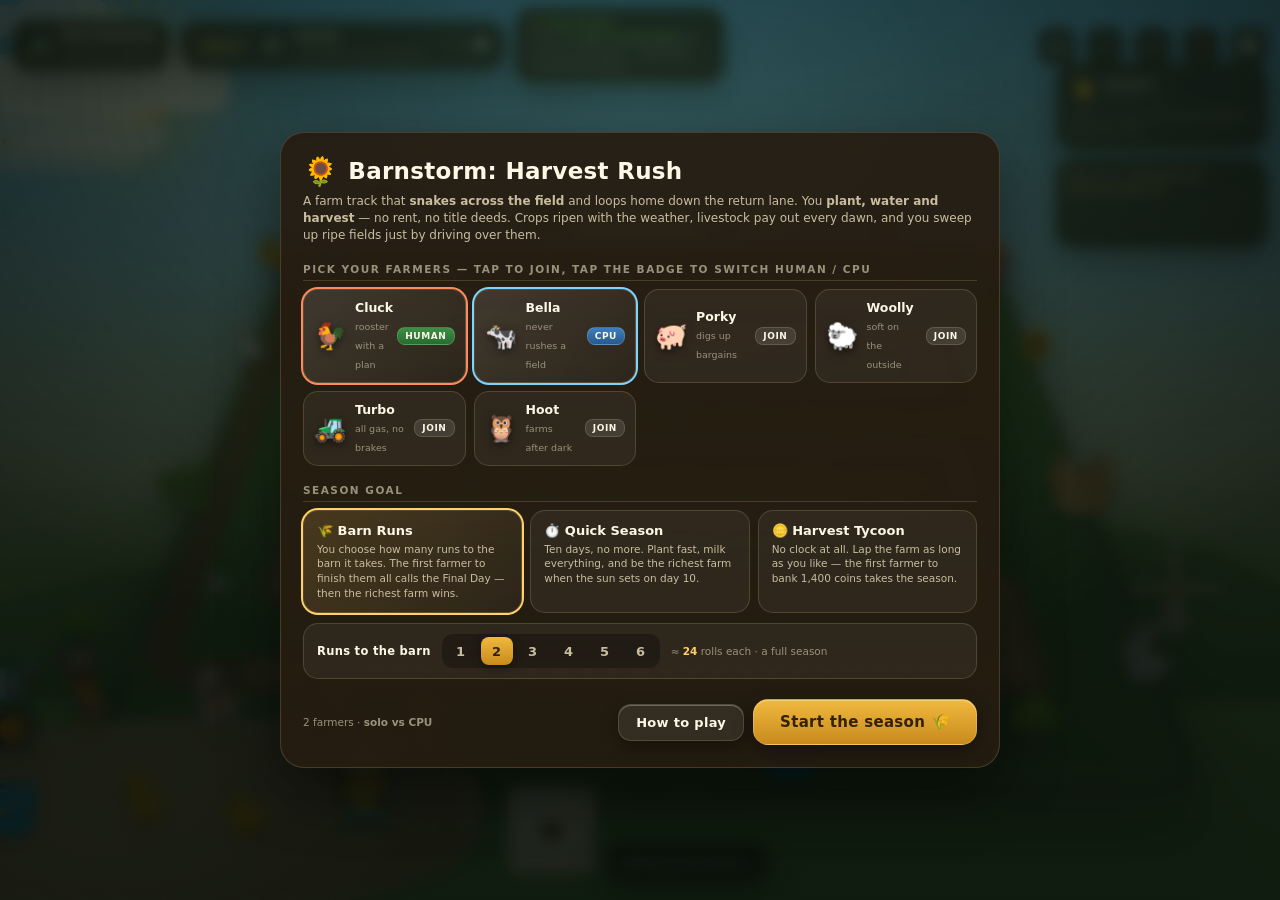
==== games/barnstorm/index.html @ a1caf4bb "new games" ====
<!DOCTYPE html>
<html lang="en">
<head>
<meta charset="UTF-8" />
<meta name="viewport" content="width=device-width, initial-scale=1.0, maximum-scale=1.0, user-scalable=no, viewport-fit=cover" />
<meta name="theme-color" content="#1d3b23" />
<title>Barnstorm: Harvest Rush</title>
<style>
/* ============================================================
   BARNSTORM: HARVEST RUSH
   A 3D serpentine farming race. Single file, no dependencies.
   ============================================================ */
:root{
  --ink:#fdf7e6; --dim:#c9bda0; --faint:#9a917c;
  --panel:rgba(26,20,13,.82); --panel2:rgba(38,29,18,.92);
  --line:rgba(255,228,168,.16);
  --gold:#ffd166; --amber:#ffa62b; --leaf:#8ede63; --sky:#7fd4ff;
  --rose:#ff7a90; --violet:#b892ff;
  --cell:84px; --h:16px; --gap:4px;
  --tilt:56deg; --ntilt:-56deg; --yaw:0deg; --nyaw:0deg;
  --zoom:1; --px:0px; --py:0px;
  --shadow-lg:0 24px 60px rgba(0,0,0,.45);
  --font:"Baloo 2","Segoe UI",system-ui,-apple-system,"Helvetica Neue",sans-serif;
}
*{box-sizing:border-box}
html,body{height:100%;margin:0}
body{
  overflow:hidden;color:var(--ink);font-family:var(--font);
  user-select:none;-webkit-user-select:none;-webkit-tap-highlight-color:transparent;
  background:#0f1a13;
}
button{font-family:inherit;color:inherit;cursor:pointer;border:0;background:none}
h1,h2,h3,h4,p{margin:0}

/* ============================================================
   1. SKY + WEATHER + SCENERY (fixed layers behind everything)
   ============================================================ */
#sky{position:fixed;inset:0;z-index:0;overflow:hidden;
  transition:background 2.4s ease;
  background:linear-gradient(180deg,#5fc0ff 0%,#9adcff 30%,#d9f2c4 52%,#8ccb5d 66%,#4f9b3f 100%);}
#sky.sun{background:linear-gradient(180deg,#54baff 0%,#96dcff 28%,#e3f5c8 52%,#8ecd5e 66%,#4f9b3f 100%)}
#sky.rain{background:linear-gradient(180deg,#4e6d84 0%,#7e9aad 30%,#9db79b 54%,#5f8a4c 68%,#3a6c32 100%)}
#sky.storm{background:linear-gradient(180deg,#2b3644 0%,#4c5a6b 28%,#6e7d74 54%,#42633c 68%,#284d26 100%)}
#sky.drought{background:linear-gradient(180deg,#ffa94d 0%,#ffcf8d 30%,#f6e3ab 54%,#c6a352 68%,#9d7a35 100%)}
#sky.rainbow{background:linear-gradient(180deg,#6cc8ff 0%,#a9e4ff 26%,#ffe9c2 50%,#9bd968 66%,#4f9b3f 100%)}

#sun{position:absolute;top:5vh;left:7vw;width:86px;height:86px;border-radius:50%;
  background:radial-gradient(circle at 36% 32%,#fffce8,#ffe063 52%,#ffab23);
  box-shadow:0 0 90px 28px rgba(255,205,80,.5);animation:sunPulse 7s ease-in-out infinite;
  transition:opacity 1.6s ease,transform 1.6s ease}
@keyframes sunPulse{0%,100%{transform:scale(1)}50%{transform:scale(1.07)}}
#sun .rays{position:absolute;inset:-46px;border-radius:50%;
  background:repeating-conic-gradient(rgba(255,219,108,.42) 0 4deg,transparent 4deg 15deg);
  -webkit-mask:radial-gradient(circle,transparent 38%,#000 40%);mask:radial-gradient(circle,transparent 38%,#000 40%);
  animation:spin 34s linear infinite}
@keyframes spin{to{transform:rotate(360deg)}}
#sky.rain #sun,#sky.storm #sun{opacity:.12;transform:scale(.85)}

.cloud{position:absolute;width:150px;height:44px;border-radius:44px;background:#fff;opacity:.92;
  box-shadow:38px -18px 0 12px #fff,-34px -11px 0 6px #fff,78px -6px 0 3px rgba(255,255,255,.92);
  animation:drift linear infinite;transition:filter 2s ease}
@keyframes drift{from{transform:translateX(-300px)}to{transform:translateX(118vw)}}
.cl1{top:8vh;animation-duration:88s;animation-delay:-24s}
.cl2{top:19vh;animation-duration:120s;animation-delay:-80s;opacity:.7;zoom:.72}
.cl3{top:3vh;animation-duration:150s;animation-delay:-55s;opacity:.6;zoom:.55}
.cl4{top:26vh;animation-duration:104s;animation-delay:-14s;opacity:.5;zoom:.62}
#sky.storm .cloud,#sky.rain .cloud{filter:brightness(.62) saturate(.5)}

.bird{position:absolute;z-index:1;animation:fly linear infinite;font-size:16px}
.bird i{display:inline-block;font-style:normal;animation:flap 1.2s ease-in-out infinite alternate}
@keyframes fly{from{transform:translateX(-10vw)}to{transform:translateX(112vw)}}
@keyframes flap{from{transform:translateY(0) scaleX(1)}50%{transform:translateY(-6px) scaleX(.72)}to{transform:translateY(2px) scaleX(1)}}
.bd1{top:15vh;animation-duration:40s;animation-delay:-6s}
.bd2{top:23vh;animation-duration:56s;animation-delay:-34s;opacity:.7;font-size:12px}
#sky.storm .bird{display:none}

#rainbow{position:absolute;left:50%;top:6vh;width:120vw;height:70vh;transform:translateX(-50%);
  border-radius:50% 50% 0 0/100% 100% 0 0;opacity:0;transition:opacity 2s ease;pointer-events:none;
  background:
    radial-gradient(ellipse 60% 100% at 50% 100%, transparent 0 62%,
      rgba(255,90,90,.42) 62% 65%, rgba(255,175,70,.42) 65% 68%, rgba(255,235,90,.42) 68% 71%,
      rgba(120,230,120,.42) 71% 74%, rgba(110,190,255,.42) 74% 77%, rgba(180,140,255,.42) 77% 80%, transparent 80%);}
#sky.rainbow #rainbow{opacity:1}

#rainLayer{position:fixed;inset:0;z-index:3;pointer-events:none;overflow:hidden;opacity:0;transition:opacity 1.2s ease}
#rainLayer.on{opacity:1}
.drop{position:absolute;top:-14vh;width:2px;border-radius:2px;
  background:linear-gradient(180deg,rgba(210,240,255,0),rgba(210,240,255,.85));
  animation:fall linear infinite}
@keyframes fall{to{transform:translateY(128vh)}}
#heat{position:fixed;inset:0;z-index:3;pointer-events:none;opacity:0;transition:opacity 1.4s ease;
  background:repeating-linear-gradient(0deg,rgba(255,220,150,.05) 0 3px,transparent 3px 8px)}
#heat.on{opacity:1;animation:shimmer 3.5s ease-in-out infinite}
@keyframes shimmer{0%,100%{transform:translateY(0)}50%{transform:translateY(5px)}}
#flash{position:fixed;inset:0;z-index:6;pointer-events:none;background:#fff;opacity:0}
#flash.go{animation:lightning .7s ease-out}
@keyframes lightning{0%{opacity:0}6%{opacity:.85}12%{opacity:.1}20%{opacity:.7}34%{opacity:.05}100%{opacity:0}}

/* distant hills / far scenery */
#far{position:fixed;left:0;right:0;bottom:0;height:46vh;z-index:1;pointer-events:none}
.hill{position:absolute;bottom:22vh;border-radius:50% 50% 0 0/100% 100% 0 0;opacity:.85}
.h1{left:-8vw;width:58vw;height:16vh;background:linear-gradient(180deg,#71b957,#4c8c3c)}
.h2{right:-6vw;width:50vw;height:20vh;background:linear-gradient(180deg,#67ae4e,#437f35)}
.h3{left:26vw;width:40vw;height:12vh;background:linear-gradient(180deg,#7cc35f,#549341);opacity:.7}
#mill{position:absolute;right:7vw;bottom:30vh;text-align:center;opacity:.9}
#mill .tower{width:0;height:0;border-left:15px solid transparent;border-right:15px solid transparent;
  border-bottom:74px solid #e8d6ae;margin:0 auto;filter:drop-shadow(0 6px 10px rgba(0,0,0,.25))}
#mill .blades{position:absolute;left:50%;top:-16px;width:96px;height:96px;margin-left:-48px;
  animation:spin 9s linear infinite;
  background:
    linear-gradient(90deg,transparent 46%,#f7e9c6 46% 54%,transparent 54%),
    linear-gradient(0deg,transparent 46%,#f7e9c6 46% 54%,transparent 54%);
  filter:drop-shadow(0 3px 5px rgba(0,0,0,.3))}
#mill .hub{position:absolute;left:50%;top:26px;width:14px;height:14px;margin-left:-7px;border-radius:50%;background:#c9a15c}
.tree{position:absolute;bottom:24vh;font-size:44px;filter:drop-shadow(0 8px 10px rgba(0,0,0,.25));
  animation:sway 6s ease-in-out infinite;transform-origin:50% 100%}
@keyframes sway{0%,100%{transform:rotate(-2.5deg)}50%{transform:rotate(2.5deg)}}
.t1{left:4vw;bottom:27vh}.t2{left:14vw;bottom:24vh;font-size:34px;animation-delay:-2s}
.t3{right:22vw;bottom:26vh;font-size:38px;animation-delay:-3.4s}
#farBarn{position:absolute;left:19vw;bottom:29vh;font-size:56px;filter:drop-shadow(0 10px 12px rgba(0,0,0,.3))}
#farCows{position:absolute;left:32vw;bottom:25vh;font-size:22px;letter-spacing:12px;opacity:.9}
#bgTractor{position:absolute;bottom:23.5vh;font-size:34px;animation:crawl 46s linear infinite;
  filter:drop-shadow(0 6px 8px rgba(0,0,0,.28))}
@keyframes crawl{from{transform:translateX(-14vw) scaleX(1)}49%{transform:translateX(112vw) scaleX(1)}
  50%{transform:translateX(112vw) scaleX(-1)}99%{transform:translateX(-14vw) scaleX(-1)}100%{transform:translateX(-14vw) scaleX(1)}}

/* ============================================================
   2. THE 3D BOARD
   A flat plane tilted on X; every icon is a "billboard" standee
   that counter-rotates so it stands upright facing the camera.
   ============================================================ */
#stage{position:fixed;left:0;right:0;top:0;bottom:0;z-index:4;
  perspective:1500px;perspective-origin:50% 44%;overflow:hidden;touch-action:none}
#board{position:absolute;left:50%;top:50%;
  width:calc(var(--cell)*7);height:calc(var(--cell)*7);
  transform-style:preserve-3d;
  transform:translate(-50%,-50%) translate3d(var(--px),var(--py),0)
            scale(var(--zoom)) rotateX(var(--tilt)) rotateZ(var(--yaw));
  transition:transform .55s cubic-bezier(.22,.9,.24,1)}
#board.nosnap{transition:none}

/* the soil bed under the whole board */
#bed{position:absolute;inset:calc(var(--cell)*-.62);transform:translateZ(-8px);
  border-radius:26px;
  background:
    repeating-linear-gradient(90deg,rgba(0,0,0,.05) 0 calc(var(--cell)/3),transparent calc(var(--cell)/3) calc(var(--cell)/1.5)),
    radial-gradient(circle at 30% 20%,#6ab04a,#4b8c39 55%,#3b6f2d 100%);
  box-shadow:0 0 0 6px rgba(63,44,22,.55),0 40px 70px rgba(0,0,0,.45)}
#bed::after{content:"";position:absolute;inset:10px;border-radius:20px;
  border:3px dashed rgba(255,246,210,.22)}

/* dirt road drawn through tile centres */
#road{position:absolute;left:0;top:0;overflow:visible;transform:translateZ(1px);pointer-events:none}
#road .bank{fill:none;stroke:#6f5030;stroke-linecap:round;stroke-linejoin:round;opacity:.55}
#road .rd{fill:none;stroke:#8c6239;stroke-linecap:round;stroke-linejoin:round;opacity:.92}
#road .rdi{fill:none;stroke:#b98a53;stroke-linecap:round;stroke-linejoin:round}
#road .dash{fill:none;stroke:rgba(255,242,205,.5);stroke-linecap:round;stroke-dasharray:6 16;stroke-width:3}
#road .link{fill:none;stroke:var(--gold);stroke-width:4;stroke-dasharray:9 8;opacity:.85;
  animation:linkFlow 1.4s linear infinite}
@keyframes linkFlow{to{stroke-dashoffset:-34}}
/* the return lane that carries you from the barn back round to the farmyard */
#road .lane{stroke:#7a5530;opacity:.78}
#road .arrow{stroke:rgba(255,236,178,.6);stroke-dasharray:4 15;stroke-width:3;
  animation:laneFlow 2.2s linear infinite}
@keyframes laneFlow{to{stroke-dashoffset:-38}}

#tiles,#pawns,#bfx,#props,#decor,#yardProps{position:absolute;inset:0;transform-style:preserve-3d}
#pawns,#bfx,#decor,#yardProps{pointer-events:none}
/* the farmyard: packed earth and straw outside the starting tile */
#yard{position:absolute;transform:translateZ(-3px);
  border-radius:44% 38% 46% 40% / 40% 48% 36% 46%;
  background:
    repeating-linear-gradient(28deg,rgba(255,236,190,.12) 0 5px,transparent 5px 14px),
    radial-gradient(circle at 38% 32%,#c9a878,#a8875a 52%,#8a6c44 100%);
  box-shadow:0 0 0 5px rgba(122,96,58,.5),inset 0 8px 20px rgba(255,240,205,.22)}
#yard::after{content:"";position:absolute;inset:9%;border-radius:inherit;
  border:2px dashed rgba(90,66,36,.35)}
#decor .bb .glyph{filter:drop-shadow(0 4px 6px rgba(0,0,0,.4))}

/* ---- a tile is a 3D slab: top face + 4 walls ---- */
.tile{position:absolute;width:var(--cell);height:var(--cell);
  left:calc(var(--c) * var(--cell));top:calc((6 - var(--r)) * var(--cell));
  transform-style:preserve-3d;cursor:pointer}
.slab{position:absolute;inset:var(--gap);transform-style:preserve-3d;
  transform:translateZ(var(--h))}
/* Tiles never move — the board holds still. Feedback is light, not motion. */
.f.top{transition:box-shadow .22s ease}
.tile:hover .f.top{
  box-shadow:inset 0 0 0 3px rgba(255,248,220,.75),inset 0 0 26px rgba(255,236,170,.45),
             0 0 24px rgba(255,238,180,.6)}
.f{position:absolute;backface-visibility:hidden}
.f.top{inset:0;border-radius:11px;
  background:var(--topbg,linear-gradient(145deg,#a87a4b,#8a5f37));
  box-shadow:inset 0 0 0 2px rgba(255,246,214,.16),inset 0 -8px 14px rgba(0,0,0,.18)}
.f.n,.f.s{left:0;width:100%;height:var(--h);transform-origin:50% 0;transform:rotateX(-90deg);
  background:var(--sidebg,linear-gradient(180deg,#6f4a2b,#4b3018))}
.f.s{top:100%}.f.n{top:0}
.f.e,.f.w{top:0;height:100%;width:var(--h);transform-origin:0 50%;transform:rotateY(90deg);
  background:var(--sidebg2,linear-gradient(180deg,#5d3d23,#3c2614))}
.f.e{left:100%}.f.w{left:0}
.f.n,.f.w{filter:brightness(.82)}

/* flat art lying on the top face */
.soil{position:absolute;inset:0;border-radius:11px;overflow:hidden}
.soil::before{content:"";position:absolute;inset:0;opacity:.5;
  background:repeating-linear-gradient(var(--furrow,0deg),rgba(0,0,0,.14) 0 4px,transparent 4px 11px)}
.num{position:absolute;left:6px;top:5px;font-size:10px;font-weight:800;color:rgba(255,248,222,.5);
  letter-spacing:.3px;transform:scaleY(var(--stretch,1.75));transform-origin:0 0}
.tname{position:absolute;left:0;right:0;bottom:4px;text-align:center;font-size:9px;font-weight:800;
  letter-spacing:.4px;text-transform:uppercase;color:rgba(255,250,228,.78);text-shadow:0 1px 2px rgba(0,0,0,.6);
  transform:scaleY(var(--stretch,1.75));transform-origin:50% 100%}
.ring{position:absolute;inset:4px;border-radius:9px;border:3px solid var(--oc,transparent);
  box-shadow:0 0 12px var(--oc,transparent);opacity:.95}
.rich{position:absolute;right:5px;top:4px;font-size:11px;filter:drop-shadow(0 1px 2px rgba(0,0,0,.6))}

/* ---- billboards: upright standees on a tilted plane ---- */
.up{position:absolute;left:50%;top:50%;width:0;height:0;transform-style:preserve-3d;
  transform:translateZ(var(--h))}
.bb{position:absolute;left:calc(var(--cell)/-2);bottom:0;width:var(--cell);text-align:center;
  transform-origin:50% 100%;transform:rotateZ(var(--nyaw)) rotateX(var(--ntilt));
  pointer-events:none;line-height:1}
.bb .glyph{display:inline-block;font-size:calc(var(--cell)*.42);
  filter:drop-shadow(0 3px 4px rgba(0,0,0,.45));transform-origin:50% 100%}
.bb .glyph.sm{font-size:calc(var(--cell)*.3)}
.bb.idle .glyph{animation:bob 2.6s ease-in-out infinite}
@keyframes bob{0%,100%{transform:translateY(0) scale(1)}50%{transform:translateY(-14%) scale(1.03)}}
.bb.sway .glyph{animation:leafSway 3.2s ease-in-out infinite}
@keyframes leafSway{0%,100%{transform:rotate(-5deg)}50%{transform:rotate(5deg)}}
.bb.pop .glyph{animation:popIn .62s cubic-bezier(.16,1.7,.4,1)}
@keyframes popIn{0%{transform:scale(.1) translateY(40%)}60%{transform:scale(1.22) translateY(-8%)}100%{transform:scale(1)}}
.bb.ripe .glyph{animation:ripeGlow 1.5s ease-in-out infinite}
@keyframes ripeGlow{0%,100%{filter:drop-shadow(0 3px 4px rgba(0,0,0,.45)) drop-shadow(0 0 0 rgba(255,220,120,0));transform:scale(1)}
  50%{filter:drop-shadow(0 3px 4px rgba(0,0,0,.45)) drop-shadow(0 0 14px rgba(255,222,120,.95));transform:scale(1.09)}}
.bb .tag{display:block;margin-top:2px;font-size:9px;font-weight:800;color:#fff;
  text-shadow:0 1px 3px rgba(0,0,0,.8)}
.growbar{display:block;width:58%;height:4px;margin:3px auto 0;border-radius:3px;
  background:rgba(0,0,0,.45);overflow:hidden;box-shadow:0 0 0 1px rgba(255,255,255,.25)}
.growbar i{display:block;height:100%;border-radius:3px;background:linear-gradient(90deg,#8ede63,#ffd166);
  transition:width .5s ease}

/* ---- pawns ---- */
.pawn{position:absolute;width:0;height:0;transform-style:preserve-3d;z-index:5}
.pawn .sh{position:absolute;left:-22px;top:-9px;width:44px;height:18px;border-radius:50%;
  background:rgba(0,0,0,.34);filter:blur(4px);transition:opacity .1s}
.pawn .lift{position:absolute;transform-style:preserve-3d;
  transform:translateZ(calc(var(--h) + var(--lz,0px)))}
.pawn .disc{position:absolute;left:-19px;top:-11px;width:38px;height:22px;border-radius:50%;
  background:radial-gradient(ellipse at 40% 30%,#fff,var(--pc,#ffd166) 62%,rgba(0,0,0,.35));
  box-shadow:0 0 14px var(--pc,#ffd166),inset 0 0 0 2px rgba(255,255,255,.55)}
.pawn .bb{left:-34px;width:68px;
  transform:rotateZ(var(--nyaw)) rotateX(var(--ntilt)) scaleY(var(--sq,1)) scaleX(calc(2 - var(--sq,1)))}
.pawn .bb .glyph{font-size:34px}
.pawn.turn .bb .glyph{animation:bob 1.1s ease-in-out infinite}
.pawn.turn .disc{animation:discPulse 1.1s ease-in-out infinite}
@keyframes discPulse{0%,100%{box-shadow:0 0 12px var(--pc),inset 0 0 0 2px rgba(255,255,255,.55)}
  50%{box-shadow:0 0 30px 6px var(--pc),inset 0 0 0 2px #fff}}
.pawn .crown{position:absolute;top:-52px;left:-10px;font-size:19px;opacity:0;transition:opacity .3s}
.pawn.lead .crown{opacity:1;animation:bob 2s ease-in-out infinite}

/* ---- barn at the finish ---- */
.barnBig .glyph{font-size:calc(var(--cell)*.62)}
.doors{position:absolute;left:calc(var(--cell)/-2);bottom:0;width:var(--cell);height:0;
  transform-origin:50% 100%;transform:rotateZ(var(--nyaw)) rotateX(var(--ntilt))}

/* ---- more life: smoke, spotlights, growth, idling ---------------------- */
/* chimney smoke curling off the farmhouse */
.smoke{position:absolute;left:0;bottom:0;width:0;height:0}
.smoke i{position:absolute;left:-6px;bottom:0;width:12px;height:12px;border-radius:50%;
  background:radial-gradient(circle at 40% 35%,rgba(255,253,250,.9),rgba(214,208,198,.5));
  animation:puffUp 4.6s ease-out infinite}
@keyframes puffUp{
  0%{transform:translate(0,0) scale(.35);opacity:0}
  14%{opacity:.75}
  100%{transform:translate(var(--sx,16px),-72px) scale(2.4);opacity:0}}

/* a ring of light under whoever's turn it is — flat on the ground, going nowhere */
#spotlight{position:absolute;width:0;height:0;transform-style:preserve-3d;pointer-events:none;
  transform:translateZ(calc(var(--h) + 2px));
  opacity:0;transition:opacity .4s ease}
#spotlight.on{opacity:1}
#spotlight .ring{position:absolute;border-radius:50%;
  left:calc(var(--cell)/-2);top:calc(var(--cell)/-3);
  width:var(--cell);height:calc(var(--cell)/1.5);
  border:3px solid var(--pc,#ffd166);box-shadow:0 0 22px var(--pc,#ffd166);
  animation:spotPulse 1.9s ease-in-out infinite}
@keyframes spotPulse{0%,100%{transform:scale(.82);opacity:.55}50%{transform:scale(1.06);opacity:1}}

/* a crop putting on a spurt of growth */
.bb.spurt .glyph{animation:spurt .6s cubic-bezier(.2,1.5,.35,1)!important}
@keyframes spurt{
  0%{transform:scaleY(.72) scaleX(1.12)}
  45%{transform:scaleY(1.22) scaleX(.9) translateY(-10%)}
  100%{transform:scaleY(1) scaleX(1)}}

/* a farmer shifting their weight while they wait */
.pawn .bb.glance .glyph{animation:glance 1.5s ease-in-out!important}
@keyframes glance{
  0%,100%{transform:translateY(0) rotate(0)}
  20%{transform:translateY(-16%) rotate(-9deg)}
  45%{transform:translateY(0) rotate(7deg)}
  70%{transform:translateY(-8%) rotate(-4deg)}}

/* the die jiggling in the cup before it goes */
.die-scene.wobble{animation:dieWobble .42s ease-in-out}
@keyframes dieWobble{
  0%,100%{transform:translate(0,0) rotate(0)}
  20%{transform:translate(-4px,-3px) rotate(-6deg)}
  45%{transform:translate(5px,-2px) rotate(5deg)}
  70%{transform:translate(-3px,1px) rotate(-3deg)}}

/* a harvested crop flying to the farmer's card */
.cropfly{position:fixed;z-index:31;font-size:26px;pointer-events:none;
  animation:cropFly 1s cubic-bezier(.32,.05,.5,1) forwards}
@keyframes cropFly{
  0%{transform:translate(-50%,-50%) scale(.5) rotate(0);opacity:0}
  18%{opacity:1;transform:translate(-50%,-160%) scale(1.3) rotate(-12deg)}
  100%{transform:translate(calc(-50% + var(--fx)),calc(-50% + var(--fy))) scale(.4) rotate(190deg);opacity:0}}

/* a skein of birds crossing the sky */
.flock{position:fixed;z-index:2;pointer-events:none;white-space:nowrap;
  animation:flockCross linear forwards}
@keyframes flockCross{from{transform:translateX(-18vw)}to{transform:translateX(118vw)}}
.flock i{display:inline-block;font-style:normal;margin:0 5px;
  animation:flap 1s ease-in-out infinite alternate}

/* the windmill leaning into a gust */
#mill.gusty .blades{animation-duration:2.2s}
#mill .blades{transition:none}

/* the active farmer's card catching the light */
.pc.act::before{content:"";position:absolute;inset:0;pointer-events:none;border-radius:inherit;
  background:linear-gradient(105deg,transparent 30%,rgba(255,255,255,.16) 48%,transparent 62%);
  background-size:260% 100%;animation:cardSheen 3.4s ease-in-out infinite}
@keyframes cardSheen{0%{background-position:170% 0}60%,100%{background-position:-70% 0}}

/* the sky turning over */
#wx .big.turn{animation:wxTurn .9s cubic-bezier(.2,1.3,.35,1)}
@keyframes wxTurn{0%{transform:rotateY(0) scale(1)}
  50%{transform:rotateY(180deg) scale(1.35)}100%{transform:rotateY(360deg) scale(1)}}

/* ---- wind, wildlife and reactions ------------------------------------- */
/* a gust rolls across the board and every standee leans with it */
.bb.gust .glyph{animation:gustLean .95s cubic-bezier(.3,.7,.4,1)!important}
@keyframes gustLean{
  0%{transform:rotate(0) translateX(0)}
  22%{transform:rotate(-18deg) translateX(-8%) scaleY(.94)}
  48%{transform:rotate(12deg) translateX(5%)}
  72%{transform:rotate(-7deg)}
  100%{transform:rotate(0) translateX(0)}}
/* leaves and petals torn loose by the gust */
.leaf{position:fixed;z-index:6;pointer-events:none;font-size:15px;
  animation:leafBlow linear forwards}
@keyframes leafBlow{
  0%{transform:translate(0,0) rotate(0);opacity:0}
  12%{opacity:.95}
  100%{transform:translate(var(--lx),var(--ly)) rotate(var(--lr));opacity:0}}

/* butterflies, bees and birds drifting over the field */
#flyers{position:absolute;inset:0;transform-style:preserve-3d;pointer-events:none}
.flyer{position:absolute;width:0;height:0;transform-style:preserve-3d;
  animation:flyWander var(--ft,24s) ease-in-out infinite}
@keyframes flyWander{
  0%  {transform:translate3d(var(--x0),var(--y0),var(--z0))}
  25% {transform:translate3d(var(--x1),var(--y1),var(--z1))}
  50% {transform:translate3d(var(--x2),var(--y2),var(--z0))}
  75% {transform:translate3d(var(--x3),var(--y3),var(--z1))}
  100%{transform:translate3d(var(--x0),var(--y0),var(--z0))}}
.flyer .glyph{animation:wingFlap .42s ease-in-out infinite alternate!important}
@keyframes wingFlap{from{transform:scaleX(1) rotate(-7deg)}to{transform:scaleX(.6) rotate(7deg)}}

/* an animal noticing you, in time with its voice */
.bb.speak .glyph{animation:speakHop .72s cubic-bezier(.2,1.5,.4,1)!important}
@keyframes speakHop{
  0%{transform:translateY(0) scale(1)}
  28%{transform:translateY(-34%) scale(1.14,.92)}
  58%{transform:translateY(0) scale(.94,1.08)}
  100%{transform:translateY(0) scale(1)}}
/* a little puff of sound so you can see who spoke */
.bb .say{position:absolute;left:50%;bottom:calc(100% - 4px);transform:translateX(-50%);
  font-size:11px;opacity:0;white-space:nowrap;animation:sayPop .9s ease-out}
@keyframes sayPop{0%{opacity:0;transform:translate(-50%,6px) scale(.5)}
  30%{opacity:.95;transform:translate(-50%,-6px) scale(1)}
  100%{opacity:0;transform:translate(-50%,-18px) scale(1.1)}}

/* thought bubble above the farmer whose turn it is */
.bb.bubble{bottom:auto;top:-64px}
.bb.bubble .glyph{font-size:26px;animation:bubbleUp 1.7s cubic-bezier(.2,1.4,.4,1) forwards}
@keyframes bubbleUp{
  0%{transform:translateY(16px) scale(.2);opacity:0}
  22%{transform:translateY(-4px) scale(1.15);opacity:1}
  70%{transform:translateY(-10px) scale(1);opacity:1}
  100%{transform:translateY(-26px) scale(.9);opacity:0}}

/* a crop coming ripe */
.ripering{position:absolute;left:-12px;top:-12px;width:24px;height:24px;border-radius:50%;
  border:3px solid rgba(255,222,120,.95);box-shadow:0 0 18px rgba(255,222,120,.8);
  animation:ripeRing .85s ease-out forwards}
@keyframes ripeRing{to{transform:scale(5.5);opacity:0;border-width:1px}}

/* dawn ripple: the whole field wakes up row by row */
.tile.wake .f.top{animation:wakeGlow .8s ease-out}
@keyframes wakeGlow{
  0%{box-shadow:inset 0 0 0 2px rgba(255,246,214,.16),inset 0 -8px 14px rgba(0,0,0,.18)}
  45%{box-shadow:inset 0 0 0 3px rgba(255,246,214,.7),inset 0 0 30px rgba(255,232,150,.75),
      0 0 26px rgba(255,226,140,.5)}
  100%{box-shadow:inset 0 0 0 2px rgba(255,246,214,.16),inset 0 -8px 14px rgba(0,0,0,.18)}}

/* ---- board-level FX ---- */
.dust{position:absolute;width:0;height:0;transform-style:preserve-3d}
.dust i{position:absolute;left:0;top:0;width:9px;height:9px;border-radius:50%;
  background:rgba(226,203,160,.9);animation:puff .62s ease-out forwards}
@keyframes puff{from{transform:translate(0,0) scale(.5);opacity:.9}
  to{transform:translate(var(--dx),var(--dy)) scale(1.9);opacity:0}}
.trail{position:absolute;width:0;height:0}
.trail i{position:absolute;left:-5px;top:-3px;width:10px;height:7px;border-radius:50%;
  background:rgba(226,203,160,.75);animation:trailFade .55s ease-out forwards}
@keyframes trailFade{to{transform:scale(2.2) translateY(4px);opacity:0}}
.coinfly{position:fixed;z-index:30;font-size:22px;pointer-events:none;
  animation:coinFly .9s cubic-bezier(.3,.1,.5,1) forwards}
@keyframes coinFly{0%{transform:translate(0,0) scale(.6) rotate(0);opacity:0}
  15%{opacity:1;transform:translate(0,-26px) scale(1.15)}
  100%{transform:translate(var(--cx),var(--cy)) scale(.45) rotate(420deg);opacity:0}}
.float{position:fixed;z-index:30;font-weight:900;font-size:20px;pointer-events:none;
  text-shadow:0 2px 6px rgba(0,0,0,.8);animation:floatUp 1.5s ease-out forwards}
@keyframes floatUp{0%{transform:translate(-50%,0) scale(.6);opacity:0}
  18%{opacity:1;transform:translate(-50%,-14px) scale(1.18)}
  100%{transform:translate(-50%,-72px) scale(1);opacity:0}}
.spark{position:fixed;z-index:29;pointer-events:none;font-size:15px;animation:sparkOut .95s ease-out forwards}
@keyframes sparkOut{from{transform:translate(0,0) scale(.4);opacity:1}
  to{transform:translate(var(--sx),var(--sy)) scale(1.3) rotate(var(--sr));opacity:0}}
.shockwave{position:absolute;left:-10px;top:-10px;width:20px;height:20px;border-radius:50%;
  border:3px solid rgba(255,236,170,.9);animation:shock .7s ease-out forwards}
@keyframes shock{to{transform:scale(7);opacity:0;border-width:1px}}

/* ============================================================
   3. UI CHROME — topbar, player cards, dock, dice
   ============================================================ */
.glass{background:var(--panel);backdrop-filter:blur(14px);-webkit-backdrop-filter:blur(14px);
  border:1px solid var(--line);border-radius:18px;box-shadow:0 12px 34px rgba(0,0,0,.4)}

#topbar{position:fixed;z-index:12;left:0;right:0;top:0;display:flex;align-items:center;gap:10px;
  padding:calc(8px + env(safe-area-inset-top,0px)) 12px 8px;pointer-events:none}
#topbar>*{pointer-events:auto}
#brand{display:flex;align-items:center;gap:9px;padding:7px 14px 7px 10px}
#brand .mark{font-size:24px;filter:drop-shadow(0 2px 4px rgba(0,0,0,.5))}
#brand b{font-size:15px;letter-spacing:.4px;display:block;line-height:1.05}
#brand small{font-size:9.5px;color:var(--dim);letter-spacing:1.4px;text-transform:uppercase}

#wx{display:flex;align-items:center;gap:11px;padding:7px 14px}
#wx .big{font-size:26px;filter:drop-shadow(0 2px 5px rgba(0,0,0,.45));animation:bob 3.4s ease-in-out infinite}
#wx .txt b{font-size:12.5px;display:block;line-height:1.15}
#wx .txt small{font-size:9.5px;color:var(--dim)}
#wx .day{font-size:11px;font-weight:900;color:var(--gold);padding:3px 9px;border-radius:999px;
  background:rgba(255,209,102,.14);border:1px solid rgba(255,209,102,.3);white-space:nowrap}
#wx .fc{display:flex;align-items:center;gap:4px;font-size:10px;color:var(--faint);border-left:1px solid var(--line);padding-left:10px}
#wx .fc i{font-style:normal;font-size:15px}

#goal{padding:7px 13px;font-size:11px;color:var(--dim);max-width:210px;line-height:1.3}
#goal b{color:var(--leaf);font-size:11.5px}
.spacer{flex:1}
.iconbtn{width:38px;height:38px;border-radius:12px;display:grid;place-items:center;font-size:16px;
  background:var(--panel);border:1px solid var(--line);transition:transform .14s,background .2s}
.iconbtn:hover{transform:translateY(-2px);background:var(--panel2)}
.iconbtn.off{opacity:.45}

/* ---- left rail: player cards ---- */
#rail{position:fixed;z-index:11;left:12px;top:calc(62px + env(safe-area-inset-top,0px));
  display:flex;flex-direction:column;gap:8px;width:196px;max-height:calc(100vh - 220px);
  overflow-y:auto;overflow-x:hidden;scrollbar-width:thin;padding-right:2px}
.pc{padding:9px 11px;position:relative;overflow:hidden;transition:transform .25s,box-shadow .25s;
  border-left:4px solid var(--pc)}
.pc.act{transform:translateX(6px);box-shadow:0 0 0 2px var(--pc),0 14px 30px rgba(0,0,0,.45)}
.pc.act::after{content:"";position:absolute;inset:0;pointer-events:none;
  background:radial-gradient(120px 60px at 0% 50%,var(--pc),transparent 70%);opacity:.14}
.pc.out{opacity:.45;filter:grayscale(.7)}
.pc .row1{display:flex;align-items:center;gap:7px}
.pc .av{font-size:20px;filter:drop-shadow(0 2px 3px rgba(0,0,0,.5))}
.pc .nm{font-size:12px;font-weight:800;flex:1;white-space:nowrap;overflow:hidden;text-overflow:ellipsis}
.pc .kind{font-size:8.5px;padding:2px 5px;border-radius:6px;background:rgba(255,255,255,.1);color:var(--dim);letter-spacing:.5px}
.pc .coins{display:flex;align-items:baseline;gap:4px;margin-top:5px}
.pc .coins b{font-size:19px;font-weight:900;color:var(--gold);letter-spacing:-.5px;
  display:inline-block;transform-origin:50% 100%}
.pc .coins b.rolling{animation:coinBump .35s ease-out;color:#fff}
@keyframes coinBump{0%{transform:scale(1)}40%{transform:scale(1.22)}100%{transform:scale(1)}}
.pc .coins span{font-size:9.5px;color:var(--faint)}
.pc .bars{display:flex;gap:9px;margin-top:5px;font-size:9.5px;color:var(--dim);flex-wrap:wrap}
.pc .bars i{font-style:normal;color:var(--ink);font-weight:800}
.pc .zoo{display:flex;gap:2px;margin-top:5px;font-size:13px;min-height:16px;flex-wrap:wrap}
.pc .prog{height:4px;border-radius:3px;background:rgba(0,0,0,.4);margin-top:7px;overflow:hidden}
.pc .prog i{display:block;height:100%;background:linear-gradient(90deg,var(--pc),#fff);transition:width .5s ease}
.pc .skipflag{position:absolute;right:8px;top:8px;font-size:12px}

/* ---- bottom dock ---- */
#dock{position:fixed;z-index:12;left:50%;bottom:calc(10px + env(safe-area-inset-bottom,0px));
  transform:translateX(-50%);display:flex;align-items:flex-end;gap:12px;max-width:min(96vw,820px)}
#diewrap{display:grid;place-items:center;gap:6px}
.die-scene{width:82px;height:82px;perspective:560px;cursor:pointer;transition:transform .18s}
.die-scene:hover{transform:translateY(-3px) scale(1.04)}
.die-cube{width:100%;height:100%;position:relative;transform-style:preserve-3d;
  transform:rotateX(-22deg) rotateY(34deg);transition:transform .1s linear}
.die-face{position:absolute;inset:0;border-radius:15px;display:grid;
  grid-template-columns:repeat(3,1fr);grid-template-rows:repeat(3,1fr);padding:9px;
  background:linear-gradient(145deg,#fff8e6,#f0dfba);border:1px solid rgba(120,84,40,.3);
  box-shadow:inset 0 0 14px rgba(150,110,60,.25);
  transform:rotateX(var(--fx,0deg)) rotateY(var(--fy,0deg)) translateZ(41px)}
.die-face b{width:74%;height:74%;border-radius:50%;place-self:center;
  background:radial-gradient(circle at 34% 30%,#6c4a24,#2f1d0c);box-shadow:inset 0 -2px 3px rgba(0,0,0,.5)}
.f1{--fx:0deg;--fy:0deg}.f2{--fy:90deg}.f3{--fy:180deg}.f4{--fy:-90deg}.f5{--fx:90deg}.f6{--fx:-90deg}
#dieHint{font-size:10px;color:var(--dim);letter-spacing:.6px;text-align:center;min-height:13px}

#dockmain{flex:1;min-width:0;display:flex;flex-direction:column;gap:7px}
#hint{padding:9px 14px;font-size:12.5px;line-height:1.35;min-height:40px;display:flex;align-items:center;gap:8px}
#hint .who{font-weight:900;color:var(--gold)}
#actions{display:flex;gap:7px;flex-wrap:wrap}
.btn{padding:10px 17px;border-radius:13px;font-size:13px;font-weight:800;letter-spacing:.3px;
  background:linear-gradient(180deg,#3c8f46,#276b31);border:1px solid rgba(255,255,255,.18);
  box-shadow:0 7px 18px rgba(0,0,0,.36),inset 0 1px 0 rgba(255,255,255,.28);
  transition:transform .13s,filter .2s;white-space:nowrap}
.btn:hover{transform:translateY(-2px);filter:brightness(1.1)}
.btn:active{transform:translateY(1px)}
.btn:disabled{opacity:.42;pointer-events:none;filter:grayscale(.5)}
.btn.gold{background:linear-gradient(180deg,#f0b93f,#c98a1c);color:#33220a}
.btn.ghost{background:rgba(255,255,255,.08);border-color:var(--line)}
.btn.red{background:linear-gradient(180deg,#c0503f,#8e3527)}
.btn.blue{background:linear-gradient(180deg,#3d7fbf,#28598c)}
.btn.big{padding:13px 26px;font-size:15px;border-radius:15px}
.btn .k{font-size:9px;opacity:.6;margin-left:5px}
.btn.pulse{animation:btnPulse 1.5s ease-in-out infinite}
@keyframes btnPulse{0%,100%{box-shadow:0 7px 18px rgba(0,0,0,.36),0 0 0 0 rgba(255,209,102,.6)}
  50%{box-shadow:0 7px 18px rgba(0,0,0,.36),0 0 0 11px rgba(255,209,102,0)}}

/* ---- right rail: log + inspector ---- */
#side{position:fixed;z-index:11;right:12px;top:calc(62px + env(safe-area-inset-top,0px));
  width:212px;display:flex;flex-direction:column;gap:8px;max-height:calc(100vh - 190px)}
#insp{padding:10px 12px}
#insp .ih{display:flex;align-items:center;gap:7px}
#insp .ih .g{font-size:22px}
#insp .ih b{font-size:12.5px}
#insp .ih small{display:block;font-size:9px;color:var(--faint);letter-spacing:.8px;text-transform:uppercase}
#insp .id{font-size:11px;color:var(--dim);margin-top:6px;line-height:1.4}
#insp .chip{display:inline-block;margin:5px 4px 0 0;font-size:9.5px;padding:2px 7px;border-radius:7px;
  background:rgba(255,255,255,.1);border:1px solid var(--line)}
#log{padding:8px 10px;overflow-y:auto;font-size:11px;line-height:1.5;flex:1;min-height:90px;
  scrollbar-width:thin;display:flex;flex-direction:column;gap:3px}
#log div{opacity:0;animation:logIn .45s ease forwards;border-bottom:1px solid rgba(255,255,255,.05);padding-bottom:3px}
@keyframes logIn{from{opacity:0;transform:translateX(12px)}to{opacity:1;transform:none}}
#log b{color:var(--gold)}
#log .lg{color:var(--leaf)}#log .lr{color:var(--rose)}#log .lb{color:var(--sky)}

#toasts{position:fixed;z-index:34;left:50%;top:calc(76px + env(safe-area-inset-top,0px));
  transform:translateX(-50%);display:flex;flex-direction:column;gap:7px;align-items:center;pointer-events:none}
.toast{padding:10px 20px;border-radius:14px;font-size:14px;font-weight:800;white-space:nowrap;
  background:var(--panel2);border:1px solid var(--line);box-shadow:var(--shadow-lg);
  animation:toastIn .4s cubic-bezier(.2,1.6,.4,1),toastOut .4s ease 2.1s forwards}
@keyframes toastIn{from{opacity:0;transform:translateY(-22px) scale(.86)}to{opacity:1;transform:none}}
@keyframes toastOut{to{opacity:0;transform:translateY(-14px) scale(.94)}}
.toast.big{font-size:19px;padding:14px 30px}
.toast .e{margin-right:7px;font-size:18px}

/* ============================================================
   4. SCREENS — setup, choice modal, help, victory
   ============================================================ */
.screen{position:fixed;inset:0;z-index:40;display:none;place-items:center;padding:16px;
  background:radial-gradient(900px 600px at 50% 10%,rgba(24,40,24,.72),rgba(8,14,9,.9));
  backdrop-filter:blur(7px);-webkit-backdrop-filter:blur(7px);overflow-y:auto}
.screen.on{display:grid;animation:fadeIn .3s ease}
@keyframes fadeIn{from{opacity:0}to{opacity:1}}
.sheet{width:min(720px,100%);padding:22px;border-radius:24px;background:var(--panel2);
  border:1px solid var(--line);box-shadow:var(--shadow-lg);animation:sheetIn .42s cubic-bezier(.2,1.3,.35,1)}
@keyframes sheetIn{from{opacity:0;transform:translateY(26px) scale(.95)}to{opacity:1;transform:none}}
.sheet h2{font-size:23px;letter-spacing:.3px;display:flex;align-items:center;gap:10px}
.sheet h2 .e{font-size:28px}
.sheet .sub{font-size:12px;color:var(--dim);margin-top:5px;line-height:1.45}
.sheet h4{font-size:10.5px;letter-spacing:1.5px;text-transform:uppercase;color:var(--faint);
  margin:18px 0 8px;border-bottom:1px solid var(--line);padding-bottom:5px}

/* setup: roster */
.roster{display:grid;grid-template-columns:repeat(auto-fill,minmax(148px,1fr));gap:8px}
.slot{padding:10px;border-radius:15px;border:1px solid var(--line);background:rgba(255,255,255,.05);
  display:flex;align-items:center;gap:9px;transition:transform .16s,box-shadow .2s;cursor:pointer}
.slot:hover{transform:translateY(-2px)}
.slot.on{box-shadow:0 0 0 2px var(--pc);background:linear-gradient(135deg,rgba(255,255,255,.12),rgba(255,255,255,.04))}
.slot .av{font-size:26px;filter:drop-shadow(0 3px 4px rgba(0,0,0,.5));transition:transform .2s}
.slot.on .av{animation:bob 2.2s ease-in-out infinite}
.slot .info{flex:1;min-width:0}
.slot .info b{font-size:12.5px;display:block}
.slot .info small{font-size:9.5px;color:var(--faint)}
.slot .tog{font-size:9px;font-weight:900;padding:3px 7px;border-radius:8px;letter-spacing:.6px;
  background:rgba(255,255,255,.1);border:1px solid var(--line)}
.slot.on .tog.human{background:linear-gradient(180deg,#3c8f46,#276b31)}
.slot.on .tog.cpu{background:linear-gradient(180deg,#3d7fbf,#28598c)}
.modes{display:grid;grid-template-columns:repeat(auto-fit,minmax(200px,1fr));gap:8px}
.mode{padding:12px 13px;border-radius:15px;border:1px solid var(--line);background:rgba(255,255,255,.05);
  cursor:pointer;transition:transform .16s,box-shadow .2s;text-align:left}
.mode:hover{transform:translateY(-2px)}
.mode.on{box-shadow:0 0 0 2px var(--gold);background:linear-gradient(135deg,rgba(255,209,102,.16),rgba(255,255,255,.04))}
.mode b{font-size:13px;display:flex;align-items:center;gap:7px}
.mode small{display:block;font-size:10.5px;color:var(--dim);margin-top:4px;line-height:1.4}
#lapPick{display:flex;align-items:center;gap:11px;margin-top:10px;padding:10px 13px;
  border-radius:15px;background:rgba(255,255,255,.05);border:1px solid var(--line);flex-wrap:wrap}
#lapPick.off{opacity:.45}
#lapPick .lpl{font-size:11.5px;font-weight:800;letter-spacing:.3px}
#lapPick .lpn{font-size:10.5px;color:var(--faint)}
#lapPick .lpn b{color:var(--gold)}
.segs{display:flex;gap:4px;background:rgba(0,0,0,.3);padding:3px;border-radius:11px}
.seg{width:32px;height:28px;border-radius:8px;font-size:13px;font-weight:900;color:var(--dim);
  transition:transform .14s,background .2s,color .2s}
.seg:hover{transform:translateY(-2px);color:var(--ink)}
.seg.on{background:linear-gradient(180deg,#f0b93f,#c98a1c);color:#33220a;
  box-shadow:0 3px 10px rgba(0,0,0,.35)}
.setupfoot{display:flex;gap:9px;align-items:center;margin-top:20px;flex-wrap:wrap}
.setupfoot .note{font-size:10.5px;color:var(--faint);flex:1;min-width:130px}

/* choice modal (plant / market / animals) */
#modal .sheet{width:min(600px,100%)}
.cards{display:grid;grid-template-columns:repeat(auto-fit,minmax(138px,1fr));gap:9px;margin-top:6px}
.card{padding:13px 11px;border-radius:16px;border:1px solid var(--line);cursor:pointer;text-align:center;
  background:linear-gradient(180deg,rgba(255,255,255,.1),rgba(255,255,255,.03));
  transition:transform .18s cubic-bezier(.2,1.4,.4,1),box-shadow .2s;position:relative;overflow:hidden}
.card:hover{transform:translateY(-6px) scale(1.03);box-shadow:0 16px 32px rgba(0,0,0,.45)}
.card.no{opacity:.35;pointer-events:none}
.card .g{font-size:38px;display:block;filter:drop-shadow(0 4px 6px rgba(0,0,0,.45));
  transition:transform .25s}
.card:hover .g{transform:scale(1.14) rotate(-5deg)}
.card b{display:block;font-size:12.5px;margin-top:5px}
.card .meta{font-size:10px;color:var(--dim);margin-top:4px;line-height:1.5}
.card .meta em{font-style:normal;color:var(--gold);font-weight:800}
.card .cost{position:absolute;left:0;right:0;bottom:0;padding:4px;font-size:10px;font-weight:900;
  background:rgba(0,0,0,.35);letter-spacing:.4px}
.card .badge{position:absolute;right:6px;top:6px;font-size:9px;font-weight:900;padding:2px 6px;
  border-radius:7px;background:var(--gold);color:#3a2a08}
.modfoot{display:flex;gap:8px;margin-top:16px;justify-content:flex-end;flex-wrap:wrap}

/* event card flip */
.eventcard{width:min(320px,86vw);margin:4px auto 0;padding:20px 18px;border-radius:20px;text-align:center;
  background:linear-gradient(165deg,#fff6df,#e8d3a6);color:#3a2a10;
  box-shadow:0 22px 50px rgba(0,0,0,.5),inset 0 0 0 3px rgba(255,255,255,.5);
  animation:flipIn .75s cubic-bezier(.2,1.15,.3,1)}
@keyframes flipIn{0%{transform:rotateY(94deg) scale(.82);opacity:0}
  60%{transform:rotateY(-11deg) scale(1.04);opacity:1}100%{transform:none}}
.eventcard .g{font-size:52px;display:block;filter:drop-shadow(0 4px 7px rgba(0,0,0,.28))}
.eventcard b{display:block;font-size:17px;margin-top:8px;letter-spacing:.3px}
.eventcard p{font-size:12.5px;margin-top:7px;color:#6b5228;line-height:1.5}
.eventcard .kind{font-size:9px;letter-spacing:2px;text-transform:uppercase;color:#a0793a;font-weight:900}

/* help */
#help .sheet{width:min(780px,100%)}
.hgrid{display:grid;grid-template-columns:repeat(auto-fit,minmax(228px,1fr));gap:14px}
.hbox{padding:12px 13px;border-radius:14px;background:rgba(255,255,255,.05);border:1px solid var(--line)}
.hbox b{font-size:12px;display:block;margin-bottom:6px;color:var(--gold)}
.hbox ul{margin:0;padding-left:16px;font-size:11px;color:var(--dim);line-height:1.65}
.hbox li em{font-style:normal;color:var(--ink);font-weight:700}
.legrid{display:grid;grid-template-columns:repeat(auto-fit,minmax(150px,1fr));gap:7px;font-size:11px}
.legrid div{display:flex;gap:7px;align-items:flex-start;padding:6px 8px;border-radius:10px;background:rgba(255,255,255,.04)}
.legrid i{font-style:normal;font-size:16px;line-height:1.1}
.legrid b{font-size:11px;display:block}
.legrid small{color:var(--faint);font-size:10px;line-height:1.35;display:block}
.keys{display:flex;flex-wrap:wrap;gap:6px;font-size:10.5px;color:var(--dim)}
.keys kbd{background:rgba(255,255,255,.12);border:1px solid var(--line);border-radius:6px;
  padding:2px 7px;font-family:inherit;font-weight:800;color:var(--ink)}

/* victory */
#win .sheet{width:min(620px,100%);text-align:center}
#winCrown{font-size:76px;filter:drop-shadow(0 8px 16px rgba(0,0,0,.5));animation:crownIn 1s cubic-bezier(.2,1.5,.3,1)}
@keyframes crownIn{0%{transform:scale(0) rotate(-180deg)}70%{transform:scale(1.25) rotate(12deg)}100%{transform:none}}
#winName{font-size:27px;font-weight:900;margin-top:6px}
#winSub{font-size:12.5px;color:var(--dim);margin-top:4px}
#scores{margin-top:18px;display:flex;flex-direction:column;gap:7px}
.srow{display:flex;align-items:center;gap:10px;padding:10px 13px;border-radius:14px;
  background:rgba(255,255,255,.06);border-left:4px solid var(--pc);text-align:left;
  animation:logIn .5s ease backwards}
.srow .pos{font-size:15px;font-weight:900;width:26px;color:var(--gold)}
.srow .av{font-size:23px}
.srow .nm{flex:1;font-size:13px;font-weight:800}
.srow .br{font-size:10px;color:var(--faint);display:block;font-weight:600;margin-top:2px}
.srow .tot{font-size:19px;font-weight:900;color:var(--gold)}

#confetti{position:fixed;inset:0;z-index:38;pointer-events:none;overflow:hidden}
.conf{position:absolute;top:-8vh;font-size:19px;animation:confFall linear forwards}
@keyframes confFall{0%{transform:translateY(0) rotate(0);opacity:1}
  100%{transform:translateY(118vh) rotate(var(--cr,720deg));opacity:.25}}

/* ============================================================
   5. RESPONSIVE
   ============================================================ */
@media (max-width:1180px){
  #side{width:186px}#rail{width:172px}
}
@media (max-width:980px){
  #side{display:none}
  #rail{flex-direction:row;width:auto;right:12px;max-height:none;overflow-x:auto;gap:6px;
    top:calc(58px + env(safe-area-inset-top,0px));padding-bottom:4px}
  .pc{min-width:136px;padding:7px 9px}
  .pc.act{transform:translateY(4px)}
  .pc .zoo,.pc .prog{display:none}
  #goal{display:none}
}
@media (max-width:700px){
  #brand small{display:none}#brand b{font-size:13px}
  #wx .txt small{display:none}#wx .fc{display:none}
  .die-scene{width:64px;height:64px}
  .die-face{padding:7px;transform:rotateX(var(--fx,0deg)) rotateY(var(--fy,0deg)) translateZ(32px)}
  #dock{gap:8px;width:calc(100vw - 20px)}
  .btn{padding:9px 13px;font-size:12px}
  #hint{font-size:11.5px;padding:7px 11px;min-height:34px}
  .sheet{padding:17px;border-radius:19px}
  .sheet h2{font-size:19px}
}
@media (prefers-reduced-motion:reduce){
  *{animation-duration:.01ms!important;animation-iteration-count:1!important}
}
</style>
</head>
<body>

<!-- ============ living sky ============ -->
<div id="sky" class="sun">
  <div id="rainbow"></div>
  <div id="sun"><div class="rays"></div></div>
  <div class="cloud cl1"></div><div class="cloud cl2"></div>
  <div class="cloud cl3"></div><div class="cloud cl4"></div>
  <div class="bird bd1"><i>🕊️</i></div><div class="bird bd2"><i>🐦</i></div>
</div>
<div id="far">
  <div class="hill h1"></div><div class="hill h2"></div><div class="hill h3"></div>
  <div id="mill"><div class="tower"></div><div class="blades"></div><div class="hub"></div></div>
  <div id="farBarn">🏡</div>
  <div id="farCows">🐄🐑</div>
  <div class="tree t1">🌳</div><div class="tree t2">🌲</div><div class="tree t3">🌳</div>
  <div id="bgTractor">🚜</div>
</div>
<div id="rainLayer"></div>
<div id="heat"></div>
<div id="flash"></div>

<!-- ============ the 3D table ============ -->
<div id="stage">
  <div id="board">
    <div id="bed"></div>
    <div id="yard"></div>
    <svg id="road" aria-hidden="true"></svg>
    <div id="decor"></div>
    <div id="yardProps"></div>
    <div id="tiles"></div>
    <div id="flyers"></div>
    <div id="props"></div>
    <div id="spotlight"><div class="ring"></div></div>
    <div id="pawns"></div>
    <div id="bfx"></div>
  </div>
</div>

<!-- ============ chrome ============ -->
<div id="topbar">
  <div id="brand" class="glass">
    <span class="mark">🚜</span>
    <span><b>Barnstorm</b><small>Harvest Rush</small></span>
  </div>
  <div id="wx" class="glass">
    <span class="day" id="dayTag">Day 1</span>
    <span class="big" id="wxIcon">☀️</span>
    <span class="txt"><b id="wxName">Sunny</b><small id="wxNote">Crops grow 1 stage a day</small></span>
    <span class="fc">next<i id="wxNext">🌧️</i></span>
  </div>
  <div id="goal" class="glass"></div>
  <span class="spacer"></span>
  <button class="iconbtn" id="bSound" title="Sound (M)">🔊</button>
  <button class="iconbtn" id="bMusic" title="Music">🎵</button>
  <button class="iconbtn" id="bCam" title="Reset camera (C)">🎥</button>
  <button class="iconbtn" id="bHelp" title="How to play (H)">❓</button>
  <button class="iconbtn" id="bNew" title="New game (N)">🔄</button>
</div>

<div id="rail"></div>

<div id="side">
  <div id="insp" class="glass">
    <div class="ih"><span class="g">👆</span><span><b>Inspect</b><small>tap any tile</small></span></div>
    <div class="id">Hover or tap a tile to see what's growing there.</div>
  </div>
  <div id="log" class="glass" aria-live="polite"></div>
</div>

<div id="dock">
  <div id="diewrap">
    <div class="die-scene" id="dieScene" title="Roll (Space)">
      <div class="die-cube" id="dieCube">
        <div class="die-face f1"></div><div class="die-face f2"></div><div class="die-face f3"></div>
        <div class="die-face f4"></div><div class="die-face f5"></div><div class="die-face f6"></div>
      </div>
    </div>
    <div id="dieHint">tap to roll</div>
  </div>
  <div id="dockmain">
    <div id="hint" class="glass">Setting up the farm…</div>
    <div id="actions"></div>
  </div>
</div>

<div id="toasts"></div>
<div id="confetti"></div>

<!-- ============ setup ============ -->
<div id="setup" class="screen on">
  <div class="sheet">
    <h2><span class="e">🌻</span> Barnstorm: Harvest Rush</h2>
    <p class="sub">A farm track that <b>snakes across the field</b> and loops home down the return lane.
      You <b>plant, water and harvest</b> — no rent, no title deeds. Crops ripen with the weather,
      livestock pay out every dawn, and you sweep up ripe fields just by driving over them.</p>
    <h4>Pick your farmers — tap to join, tap the badge to switch Human / CPU</h4>
    <div class="roster" id="roster"></div>
    <h4>Season goal</h4>
    <div class="modes" id="modes"></div>
    <div id="lapPick">
      <span class="lpl">Runs to the barn</span>
      <div class="segs" id="lapSegs"></div>
      <span class="lpn" id="lapNote"></span>
    </div>
    <div class="setupfoot">
      <p class="note" id="setupNote">2–4 farmers. Play solo against the CPU or pass-and-play together.</p>
      <button class="btn ghost" id="bHelp2">How to play</button>
      <button class="btn gold big" id="bStart">Start the season 🌾</button>
    </div>
  </div>
</div>

<!-- ============ choice / event modal ============ -->
<div id="modal" class="screen">
  <div class="sheet">
    <h2 id="mTitle"><span class="e">🌱</span> <span>Plant a crop</span></h2>
    <p class="sub" id="mSub"></p>
    <div id="mBody"></div>
    <div class="modfoot" id="mFoot"></div>
  </div>
</div>

<!-- ============ help ============ -->
<div id="help" class="screen">
  <div class="sheet">
    <h2><span class="e">📖</span> How to play</h2>
    <p class="sub">Barnstorm is a farming race. Move along the snaking track, work the land you stop on,
      and build the richest farm before someone finishes their runs to the barn.</p>
    <div class="hgrid" style="margin-top:14px">
      <div class="hbox"><b>🎲 Your turn</b><ul>
        <li>Roll the die and hop along the <em>serpentine track</em> — 49 plots winding up the field.</li>
        <li>Roll a <em>6</em> and you get another roll (twice max).</li>
        <li>Then you work the tile you landed on.</li>
        <li>The track is a <em>closed loop</em>: tile 49 is the barn, and the <em>return lane</em>
          carries you home to the <em>farmyard</em> — so you pass your own fields again and again.</li>
      </ul></div>
      <div class="hbox"><b>🚜 Gathering on the move</b><ul>
        <li>Driving <em>straight over</em> one of your own ripe crops brings it in without stopping —
          plant ahead of yourself and sweep the lot on a later lap.</li>
        <li>Crossing <em>The Big Barn</em> pays <em>+120</em> and banks a run — but only if you
          have covered a full lap of ground since your last one, so being blown backwards past it
          by a twister earns a consolation <em>+40</em>, not a free run.</li>
        <li>Rolling back through <em>The Farmyard</em> pays <em>+25</em> — and stopping there for a
          meal pays another <em>+15</em>, while the dog, the cat and the chickens all come out to see you.</li>
        <li>Rivals' crops are safe unless you <em>land</em> on them.</li>
      </ul></div>
      <div class="hbox"><b>🌱 Plots &amp; crops</b><ul>
        <li>Land on <em>empty soil</em> → pay coins to plant one of three offered crops.</li>
        <li>Land on <em>your ripe crop</em> → harvest it for full value.</li>
        <li>Land on <em>your young crop</em> → water it, +1 day of growth.</li>
        <li>Land on a <em>rival's ripe crop</em> → <em>scrump</em> it: you take 40%, they keep 60% —
          or be neighbourly and take a 25 coin tip instead.</li>
        <li>Land on a rival's young crop → lend a hand for a <em>15 coin tip</em>.</li>
      </ul></div>
      <div class="hbox"><b>☀️ Weather &amp; days</b><ul>
        <li>A <em>day passes</em> when every farmer has had a turn.</li>
        <li>Each dawn, crops grow by the weather: sun +1, rain +2, drought 0, storm +1 (and one crop may be flattened), rainbow +2 and richer harvests.</li>
        <li>The forecast in the topbar shows tomorrow's sky.</li>
      </ul></div>
      <div class="hbox"><b>🐄 Livestock</b><ul>
        <li><em>Coop tiles</em> let you buy an animal.</li>
        <li>Every animal pays coins <em>every dawn</em>, forever — a farm engine.</li>
        <li>Chicken 🐔 · Sheep 🐑 · Pig 🐖 · Cow 🐄 — each louder and richer than the last.</li>
      </ul></div>
      <div class="hbox"><b>🔊 The farmyard</b><ul>
        <li>Every animal has a voice, and they answer to <em>everything</em> — dawn, harvests,
          purchases, tractors, twisters and quiet moments in between.</li>
        <li>A rooster calls up <em>every sunrise</em>, and your whole herd sings at payday.</li>
        <li>The idle chatter picks real animals off the board, so what you hear is what you see.</li>
        <li><kbd>M</kbd> mutes everything; 🎵 toggles just the music.</li>
      </ul></div>
      <div class="hbox"><b>🪨 Soil quality</b><ul>
        <li><em>✨ Rich soil</em> — harvests worth 50% more.</li>
        <li><em>🪨 Rocky soil</em> — crops need one extra day.</li>
        <li>Plain soil is just plain soil.</li>
      </ul></div>
      <div class="hbox"><b>🔔 Ending the season</b><ul>
        <li><em>🌾 Barn Runs</em>: you pick how many runs to the barn it takes — anywhere from
          <em>1</em> for a sprint to <em>6</em> for an epic. The first farmer to finish them all calls
          the Final Day. Everyone else gets one last turn, then every standing crop goes to market
          (ripe at full price, young at half of what it has grown), herds are sold off, and the
          <em>richest farm wins</em>.</li>
        <li><em>⏱️ Quick Season</em>: ten days flat, then the same count-up. A short game.</li>
        <li><em>🪙 Harvest Tycoon</em>: no clock at all — first farmer to bank 1,400 coins wins outright.</li>
      </ul></div>
    </div>
    <h4>Tiles</h4>
    <div class="legrid" id="legend"></div>
    <h4>Controls</h4>
    <div class="keys">
      <span><kbd>Space</kbd> roll</span><span><kbd>Enter</kbd> confirm</span>
      <span><kbd>1</kbd>–<kbd>3</kbd> pick a card</span><span><kbd>M</kbd> mute</span>
      <span><kbd>C</kbd> reset camera</span><span><kbd>H</kbd>/<kbd>Esc</kbd> help</span>
      <span><kbd>N</kbd> new game</span><span>drag the board to orbit · scroll to zoom</span>
    </div>
    <div class="modfoot"><button class="btn gold" id="bHelpClose">Got it 🌾</button></div>
  </div>
</div>

<!-- ============ victory ============ -->
<div id="win" class="screen">
  <div class="sheet">
    <div id="winCrown">🏆</div>
    <div id="winName">—</div>
    <div id="winSub">—</div>
    <div id="scores"></div>
    <div class="modfoot" style="justify-content:center">
      <button class="btn gold big" id="bAgain">Plant another season 🌻</button>
    </div>
  </div>
</div>

<script>
"use strict";
/* ============================================================================
   PART 1 — PURE GAME CORE  (no DOM, no audio: unit-testable on its own)
   ========================================================================== */
/*__LOGIC_START__*/
const COLS = 7, ROWS = 7, NTILES = COLS * ROWS, LAST = NTILES - 1;

const CROPS = {
  corn:   {emoji:"🌽", seed:"🌱", name:"Corn",         cost:25,  value:55,  days:2, tint:"#ffd452"},
  sunfl:  {emoji:"🌻", seed:"🌱", name:"Sunflower",    cost:30,  value:70,  days:2, tint:"#ffc93c"},
  straw:  {emoji:"🍓", seed:"🌱", name:"Strawberry",   cost:40,  value:95,  days:3, tint:"#ff6b7a"},
  pumpkin:{emoji:"🎃", seed:"🌱", name:"Pumpkin",      cost:50,  value:120, days:3, tint:"#ff9a3c"},
  melon:  {emoji:"🍉", seed:"🌱", name:"Watermelon",   cost:70,  value:185, days:4, tint:"#5ec96a"},
  wheat:  {emoji:"🌾", seed:"🌱", name:"Golden Wheat", cost:100, value:300, days:5, tint:"#e9c46a"},
};
const CROP_KEYS = Object.keys(CROPS);

const ANIMALS = {
  chicken:{emoji:"🐔", name:"Chicken", cost:70,  income:11, sfx:"cluck", makes:"eggs"},
  sheep:  {emoji:"🐑", name:"Sheep",   cost:115, income:19, sfx:"baa",   makes:"wool"},
  pig:    {emoji:"🐖", name:"Pig",     cost:160, income:28, sfx:"oink",  makes:"truffles"},
  cow:    {emoji:"🐄", name:"Cow",     cost:225, income:42, sfx:"moo",   makes:"milk"},
};
const ANIMAL_KEYS = Object.keys(ANIMALS);

const WEATHER = {
  sun:    {emoji:"☀️",  name:"Sunny",        grow:1, mult:1,    note:"Crops gain 1 day of growth"},
  rain:   {emoji:"🌧️", name:"Rain Shower",  grow:2, mult:1,    note:"Crops grow twice as fast"},
  drought:{emoji:"🌵",  name:"Drought",      grow:0, mult:1,    note:"Nothing grows today"},
  storm:  {emoji:"⛈️",  name:"Storm",        grow:1, mult:1,    note:"Growth, but a crop may be flattened"},
  rainbow:{emoji:"🌈",  name:"Rainbow Day",  grow:2, mult:1.25, note:"Fast growth · harvests +25%"},
};
const WX_BAG = ["sun","sun","sun","rain","rain","drought","storm","rainbow"];

/* ---- tile kinds ---------------------------------------------------------- */
const KINDS = {
  gate:   {emoji:"🏡", name:"The Farmyard", top:"linear-gradient(145deg,#e0c692,#bd9a5c)",
           desc:"Home. Where every season begins, and where you're paid +25 every time you roll back through."},
  plot:   {emoji:"",   name:"Plot",      top:"linear-gradient(145deg,#a87a4b,#875c34)",
           desc:"Bare soil — plant something."},
  well:   {emoji:"💧", name:"Well",      top:"linear-gradient(145deg,#6fc6e8,#3f95bd)",
           desc:"Waters every crop you own: +1 day of growth each."},
  market: {emoji:"🛒", name:"Market",    top:"linear-gradient(145deg,#f0b36a,#c98338)",
           desc:"Sell every ripe crop you own from anywhere, at +25%."},
  tractor:{emoji:"🚜", name:"Tractor",   top:"linear-gradient(145deg,#8bd35f,#4f9739)",
           desc:"Hitch a ride — roar 3 tiles further up the track."},
  gopher: {emoji:"🕳️", name:"Gopher Hole", top:"linear-gradient(145deg,#8d7757,#5d4a30)",
           desc:"A gopher drags you back 3 tiles and nibbles 20 coins."},
  bridge: {emoji:"🌉", name:"Rope Bridge", top:"linear-gradient(145deg,#c9a06a,#96703f)",
           desc:"A shortcut clean across the field."},
  twister:{emoji:"🌪️", name:"Twister",   top:"linear-gradient(145deg,#a9b6c6,#6a7686)",
           desc:"Whirls you to a random tile — could be lovely, could be awful."},
  coop:   {emoji:"🐔", name:"Coop",      top:"linear-gradient(145deg,#e8c88a,#bd9a53)",
           desc:"Buy livestock. Animals pay you coins every single dawn."},
  fair:   {emoji:"🎪", name:"County Fair", top:"linear-gradient(145deg,#d88ad0,#9a4f95)",
           desc:"Draw a Farm Card — fortune or misfortune."},
  barn:   {emoji:"🏚️", name:"The Big Barn", top:"linear-gradient(145deg,#d4645a,#a3403a)",
           desc:"The finish line. Reaching it banks +150 and calls the Final Day."},
};

const LAYOUT = [
  "gate","plot","plot","well","plot","fair","plot",
  "plot","tractor","plot","gopher","coop","plot","bridge",
  "plot","market","plot","well","plot","plot","twister",
  "plot","plot","fair","plot","plot","plot","coop",
  "tractor","plot","plot","bridge","plot","market","plot",
  "plot","plot","plot","gopher","fair","plot","twister",
  "plot","well","plot","coop","tractor","fair","barn",
];
const BRIDGES = {13:22, 31:40};   /* rope-bridge shortcuts: from -> to */

/* deterministic RNG so a seed reproduces a board */
function mulberry(seed){
  let a = seed >>> 0;
  return function(){
    a = (a + 0x6D2B79F5) >>> 0;
    let t = Math.imul(a ^ (a >>> 15), 1 | a);
    t = (t + Math.imul(t ^ (t >>> 7), 61 | t)) ^ t;
    return ((t ^ (t >>> 14)) >>> 0) / 4294967296;
  };
}
function shuffle(arr, rnd){
  const a = arr.slice();
  for (let i = a.length - 1; i > 0; i--){
    const j = Math.floor(rnd() * (i + 1));
    const t = a[i]; a[i] = a[j]; a[j] = t;
  }
  return a;
}
function pick(arr, rnd){ return arr[Math.floor(rnd() * arr.length)]; }

/* serpentine geometry: index 0 is bottom-left, rows alternate direction */
function coordsOf(i){
  const row = Math.floor(i / COLS);
  const k = i % COLS;
  const col = (row % 2 === 0) ? k : (COLS - 1 - k);
  return {row, col};
}

function makeBoard(seed){
  const rnd = mulberry(seed);
  return LAYOUT.map((kind, i) => {
    const {row, col} = coordsOf(i);
    let soil = "plain";
    if (kind === "plot"){
      const r = rnd();
      if (r < 0.17) soil = "rich";
      else if (r < 0.32) soil = "rocky";
    }
    return {i, kind, row, col, soil, crop:null, animal:null, link:BRIDGES[i] ?? null};
  });
}

/* ---- crop maths ---------------------------------------------------------- */
function daysNeeded(tile, crop){
  return CROPS[crop].days + (tile.soil === "rocky" ? 1 : 0);
}
function isRipe(tile){
  return !!tile.crop && tile.crop.grown >= tile.crop.need;
}
function cropProgress(tile){
  if (!tile.crop) return 0;
  return Math.min(1, tile.crop.grown / tile.crop.need);
}
function harvestValue(tile, wxMult){
  if (!tile.crop) return 0;
  const base = CROPS[tile.crop.key].value;
  const soil = tile.soil === "rich" ? 1.5 : 1;
  return Math.round(base * soil * (wxMult || 1));
}
function growthToday(wxKey){ return WEATHER[wxKey].grow; }

/* ---- players ------------------------------------------------------------- */
const AVATARS = [
  {id:"cluck",  emoji:"🐓", name:"Cluck",  color:"#ff8a5c", blurb:"rooster with a plan"},
  {id:"bella",  emoji:"🐄", name:"Bella",  color:"#7fd4ff", blurb:"never rushes a field"},
  {id:"porky",  emoji:"🐖", name:"Porky",  color:"#ff9ec4", blurb:"digs up bargains"},
  {id:"woolly", emoji:"🐑", name:"Woolly", color:"#c9f07f", blurb:"soft on the outside"},
  {id:"turbo",  emoji:"🚜", name:"Turbo",  color:"#ffd166", blurb:"all gas, no brakes"},
  {id:"hoot",   emoji:"🦉", name:"Hoot",   color:"#b892ff", blurb:"farms after dark"},
];

function makePlayer(av, cpu, idx){
  return {
    idx, id:av.id, name:av.name, emoji:av.emoji, color:av.color, cpu:!!cpu,
    coins:150, pos:0, abs:0, lastLapAbs:-1, alive:true, skip:0, lap:0, finished:false, finalDone:false,
    animals:[], bonusRolls:0, luckyNext:0, scareDays:0, irrigDays:0,
    stats:{planted:0, harvested:0, earned:0, scrumped:0, steps:0},
  };
}

/* farm score used for ranking + tycoon check */
function animalIncome(p){
  return p.animals.reduce((s, k) => s + ANIMALS[k].income, 0);
}
function fieldValue(board, p, wxMult){
  let v = 0;
  for (const t of board){
    if (t.crop && t.crop.owner === p.idx){
      v += Math.round(harvestValue(t, wxMult) * (isRipe(t) ? 1 : cropProgress(t) * 0.6));
    }
  }
  return v;
}
function herdValue(p){
  return p.animals.reduce((s, k) => s + Math.round(ANIMALS[k].cost * 0.6), 0);
}
function netWorth(board, p, wxMult){
  return p.coins + fieldValue(board, p, wxMult) + herdValue(p);
}

/* ---- movement ------------------------------------------------------------ */
/* The track is a closed serpentine: the barn (tile 49) hands you back to the
   gate (tile 1) along the return lane, so you farm the same fields again and
   again. Returns the tiles to hop through, excluding the start. */
function stepForward(i){ return (i + 1) % NTILES; }
function stepBack(i){ return (i - 1 + NTILES) % NTILES; }
function walkPath(from, steps){
  const path = [];
  let at = from;
  for (let s = 0; s < steps; s++){ at = stepForward(at); path.push(at); }
  return path;
}
function walkBack(from, steps){
  const path = [];
  let at = from;
  for (let s = 0; s < steps; s++){ at = stepBack(at); path.push(at); }
  return path;
}

/* ---- farm cards ---------------------------------------------------------- */
const CARDS = [
  {id:"bumper",  e:"🌟", t:"Bumper Crop",     d:"Every crop you own ripens on the spot.",       kind:"good"},
  {id:"crows",   e:"🐦‍⬛", t:"Crow Attack",   d:"A murder of crows strips one of your crops bare.", kind:"bad"},
  {id:"ribbon",  e:"🎀", t:"Prize Ribbon",    d:"Best marrow in the county. +130 coins.",       kind:"good"},
  {id:"scare",   e:"🧟", t:"Scarecrow",       d:"Storms can't touch your crops for 3 days.",    kind:"good"},
  {id:"hitch",   e:"🛻", t:"Hitch a Ride",    d:"A neighbour drops you 4 tiles up the track.",  kind:"good"},
  {id:"mud",     e:"🥾", t:"Muddy Boots",     d:"Stuck fast. You lose your next turn.",         kind:"bad"},
  {id:"raising", e:"🔨", t:"Barn Raising",    d:"The village helps out: +1 day to all your crops.", kind:"good"},
  {id:"piglet",  e:"🐖", t:"Surprise Piglet", d:"A free pig joins your farm. It pays every dawn.", kind:"good"},
  {id:"mkt",     e:"🛒", t:"Farmers' Market", d:"Sell all your ripe crops right now, at +25%.",  kind:"good"},
  {id:"irrig",   e:"🚿", t:"Irrigation",      d:"Your crops get double growth for the next 2 days.", kind:"good"},
  {id:"tax",     e:"🧾", t:"Tractor Tax",     d:"The county sends a bill. −80 coins.",          kind:"bad"},
  {id:"shoe",    e:"🧲", t:"Lucky Horseshoe", d:"Your next roll is a guaranteed 6.",            kind:"good"},
  {id:"swarm",   e:"🐹", t:"Gopher Swarm",    d:"Tunnels everywhere — back 4 tiles.",           kind:"bad"},
  {id:"egg",     e:"🥇", t:"Golden Egg",      d:"You find it under the porch. +220 coins.",     kind:"good"},
  {id:"bees",    e:"🐝", t:"Pollination",     d:"Bees visit: +2 days to every crop you own.",   kind:"good"},
  {id:"hail",    e:"🧊", t:"Hailstones",      d:"Ice flattens your youngest crop. −40 coins.",  kind:"bad"},
];

function makeDeck(rnd){ return shuffle(CARDS.map(c => c.id), rnd); }

/* ---- game modes ---------------------------------------------------------- */
const MODES = {
  festival:{id:"festival", e:"\ud83c\udf3e", name:"Barn Runs", laps:true,
           blurb:"You choose how many runs to the barn it takes. The first farmer to finish them all calls the Final Day \u2014 then the richest farm wins."},
  quick:  {id:"quick",  e:"\u23f1\ufe0f", name:"Quick Season", days:10,
           blurb:"Ten days, no more. Plant fast, milk everything, and be the richest farm when the sun sets on day 10."},
  tycoon: {id:"tycoon", e:"\ud83e\ude99", name:"Harvest Tycoon", target:1400,
           blurb:"No clock at all. Lap the farm as long as you like \u2014 the first farmer to bank 1,400 coins takes the season."},
};
/*__LOGIC_END__*/

/* ============================================================================
   PART 2 — AUDIO. Everything is synthesised; there are no sound files.
   ========================================================================== */
const SFX = (function(){
  /* localStorage throws on some file:// origins — never let it break the game */
  const store = {
    get(k, d){ try { const v = localStorage.getItem(k); return v == null ? d : v; } catch(e){ return d; } },
    set(k, v){ try { localStorage.setItem(k, v); } catch(e){} },
  };
  let ctx = null, master = null, musicGain = null, ambGain = null;
  let muted = store.get("bs_mute", "0") === "1";
  let musicOn = store.get("bs_music", "1") !== "0";
  let rainNode = null, windNode = null, musicTimer = null, ambTimer = null;

  function boot(){
    if (ctx) return ctx;
    const AC = window.AudioContext || window.webkitAudioContext;
    if (!AC) return null;
    ctx = new AC();
    master = ctx.createGain(); master.gain.value = muted ? 0 : 0.85;
    master.connect(ctx.destination);
    musicGain = ctx.createGain(); musicGain.gain.value = musicOn ? 0.17 : 0;
    musicGain.connect(master);
    ambGain = ctx.createGain(); ambGain.gain.value = 0.3; ambGain.connect(master);
    return ctx;
  }
  function now(){ return ctx.currentTime; }
  function ok(){ if (!boot()) return false; if (ctx.state === "suspended") ctx.resume(); return !muted; }

  /* ---- primitives ---- */
  function tone(o){
    if (!ok()) return;
    const t0 = now() + (o.delay || 0);
    const osc = ctx.createOscillator(), g = ctx.createGain();
    osc.type = o.type || "sine";
    osc.frequency.setValueAtTime(o.f, t0);
    if (o.f2) osc.frequency.exponentialRampToValueAtTime(Math.max(20, o.f2), t0 + (o.dur || .2));
    let node = osc;
    if (o.filter){
      const bq = ctx.createBiquadFilter();
      bq.type = o.filter; bq.frequency.value = o.fc || 900; bq.Q.value = o.q || 1;
      osc.connect(bq); node = bq;
    }
    if (o.vibrato){
      const lfo = ctx.createOscillator(), lg = ctx.createGain();
      lfo.frequency.value = o.vibrato; lg.gain.value = o.vdepth || 14;
      lfo.connect(lg); lg.connect(osc.frequency); lfo.start(t0); lfo.stop(t0 + (o.dur || .2) + .05);
    }
    const v = (o.vol == null ? .3 : o.vol);
    g.gain.setValueAtTime(0.0001, t0);
    g.gain.exponentialRampToValueAtTime(v, t0 + (o.atk || .012));
    g.gain.exponentialRampToValueAtTime(0.0001, t0 + (o.dur || .2));
    node.connect(g); g.connect(o.bus || master);
    osc.start(t0); osc.stop(t0 + (o.dur || .2) + .05);
  }
  function noise(o){
    if (!ok()) return;
    const t0 = now() + (o.delay || 0), dur = o.dur || .2;
    const buf = ctx.createBuffer(1, Math.max(1, Math.floor(ctx.sampleRate * dur)), ctx.sampleRate);
    const d = buf.getChannelData(0);
    for (let i = 0; i < d.length; i++) d[i] = (Math.random() * 2 - 1) * (1 - i / d.length);
    const src = ctx.createBufferSource(); src.buffer = buf;
    const bq = ctx.createBiquadFilter();
    bq.type = o.filter || "bandpass"; bq.frequency.value = o.fc || 900; bq.Q.value = o.q || 1;
    if (o.fc2) bq.frequency.exponentialRampToValueAtTime(o.fc2, t0 + dur);
    const g = ctx.createGain();
    g.gain.setValueAtTime(o.vol == null ? .25 : o.vol, t0);
    g.gain.exponentialRampToValueAtTime(0.0001, t0 + dur);
    src.connect(bq); bq.connect(g); g.connect(o.bus || master);
    src.start(t0); src.stop(t0 + dur + .02);
  }
  /* a plucked "banjo/marimba" note for music + chimes */
  function pluck(f, t0, dur, vol, bus){
    if (!ctx) return;
    const osc = ctx.createOscillator(), osc2 = ctx.createOscillator();
    const g = ctx.createGain(), bq = ctx.createBiquadFilter();
    osc.type = "triangle"; osc2.type = "sine";
    osc.frequency.value = f; osc2.frequency.value = f * 2.01;
    bq.type = "lowpass"; bq.frequency.setValueAtTime(f * 7, t0);
    bq.frequency.exponentialRampToValueAtTime(f * 1.6, t0 + dur);
    g.gain.setValueAtTime(0.0001, t0);
    g.gain.exponentialRampToValueAtTime(vol, t0 + .008);
    g.gain.exponentialRampToValueAtTime(0.0001, t0 + dur);
    osc.connect(bq); osc2.connect(bq); bq.connect(g); g.connect(bus || master);
    osc.start(t0); osc.stop(t0 + dur); osc2.start(t0); osc2.stop(t0 + dur);
  }

  /* ---- animal voices ---- */
  const voices = {
    cluck(){ const b = .95 + Math.random()*.2;
      for (let i = 0; i < 3; i++)
        tone({type:"sawtooth", f:(820 - i*40)*b, f2:430*b, dur:.1, vol:.3, delay:i*.11, filter:"bandpass", fc:1500, q:4}); },
    moo(){ const b = .93 + Math.random()*.16;
      tone({type:"sawtooth", f:150*b, f2:96*b, dur:.9, vol:.38, filter:"lowpass", fc:640, vibrato:5.5, vdepth:9, atk:.09});
      tone({type:"sine", f:75*b, f2:52*b, dur:.9, vol:.16, atk:.1}); },
    oink(){ const b = .92 + Math.random()*.2;
      for (let i = 0; i < 3; i++)
        tone({type:"square", f:300*b, f2:150*b, dur:.14, vol:.26, delay:i*.17, filter:"bandpass", fc:900, q:3}); },
    baa(){ const b = .94 + Math.random()*.15;
      tone({type:"sawtooth", f:430*b, f2:355*b, dur:.66, vol:.28, filter:"bandpass", fc:1200, q:2.4,
            vibrato:15, vdepth:40, atk:.05}); },
    crow(){ [0,.2,.42,.78].forEach((d,i) =>
        tone({type:"sawtooth", f:[700,880,780,560][i], f2:[880,780,700,380][i], dur:[.2,.22,.3,.55][i],
              vol:.34, delay:d, filter:"bandpass", fc:1700, q:3})); },
    quack(){ const b = .9 + Math.random()*.25;
      for (let i = 0; i < 2; i++)
        tone({type:"sawtooth", f:520*b, f2:370*b, dur:.17, vol:.24, delay:i*.19, filter:"bandpass", fc:1100, q:5}); },
    neigh(){ tone({type:"sawtooth", f:640, f2:300, dur:.75, vol:.26, filter:"bandpass", fc:1500, q:2,
            vibrato:24, vdepth:70, atk:.04});
      noise({filter:"bandpass", fc:1800, q:1.4, dur:.4, vol:.1, delay:.4}); },
    goat(){ tone({type:"square", f:520, f2:470, dur:.5, vol:.2, filter:"bandpass", fc:1300, q:3,
            vibrato:26, vdepth:52, atk:.03}); },
    dog(){ [0,.26].forEach(d => {
      tone({type:"sawtooth", f:340, f2:180, dur:.14, vol:.26, delay:d, filter:"bandpass", fc:1000, q:2.2});
      noise({filter:"bandpass", fc:900, q:1.2, dur:.12, vol:.14, delay:d}); }); },
    turkey(){ for (let i = 0; i < 5; i++)
      tone({type:"square", f:600 + (i%2)*260, dur:.06, vol:.17, delay:i*.075, filter:"bandpass", fc:1600, q:5}); },
    bird(){ const b = 1400 + Math.random()*900;
      tone({type:"sine", f:b, f2:b*1.5, dur:.11, vol:.17});
      tone({type:"sine", f:b*1.4, f2:b, dur:.13, vol:.13, delay:.13}); },
    cricket(){ for (let i = 0; i < 4; i++)
      noise({filter:"bandpass", fc:4600, q:22, dur:.035, vol:.1, delay:i*.06}); },
    bee(){ tone({type:"sawtooth", f:190, f2:215, dur:.75, vol:.13, filter:"bandpass", fc:420, q:7,
          vibrato:22, vdepth:28}); },
  };
  const BARNYARD = ["cluck","moo","oink","baa","quack","neigh","goat","dog","turkey","crow"];

  /* ---- the effect library ---- */
  const lib = {
    click(){ noise({filter:"highpass", fc:2300, dur:.045, vol:.14}); },
    hover(){ tone({type:"sine", f:1180, dur:.045, vol:.05}); },
    diceRattle(){ for (let i = 0; i < 7; i++)
        noise({filter:"bandpass", fc:1500 + Math.random()*1900, q:2.4, dur:.05, vol:.12, delay:i*.055}); },
    diceLand(){ noise({filter:"lowpass", fc:420, dur:.17, vol:.28});
      tone({type:"sine", f:170, f2:70, dur:.18, vol:.2}); },
    hop(i){ tone({type:"sine", f:420 + (i % 5)*55, f2:700, dur:.09, vol:.13});
      noise({filter:"lowpass", fc:700, dur:.07, vol:.1, delay:.07}); },
    land(){ noise({filter:"lowpass", fc:330, dur:.13, vol:.2}); tone({type:"sine", f:130, f2:70, dur:.14, vol:.15}); },
    plant(){ noise({filter:"lowpass", fc:520, dur:.16, vol:.2});
      tone({type:"triangle", f:260, f2:520, dur:.2, vol:.14, delay:.05}); },
    grow(){ [0,.09,.18].forEach((d,i) => tone({type:"sine", f:[660,880,1100][i], dur:.16, vol:.11, delay:d})); },
    water(){ for (let i = 0; i < 5; i++)
        tone({type:"sine", f:600 + Math.random()*900, f2:300, dur:.13, vol:.09, delay:i*.05});
      noise({filter:"bandpass", fc:2600, q:1.6, dur:.3, vol:.1}); },
    harvest(){ [0,.07,.14,.22].forEach((d,i) => pluck([523,659,784,1047][i], now() + d, .5, .18));
      noise({filter:"bandpass", fc:3000, q:1.2, dur:.25, vol:.07, delay:.05}); },
    coin(n){ const k = Math.min(n || 1, 7);
      for (let i = 0; i < k; i++){ tone({type:"square", f:1150 + i*115, dur:.07, vol:.09, delay:i*.055});
        tone({type:"sine", f:1700 + i*160, dur:.1, vol:.06, delay:i*.055 + .02}); } },
    cash(){ [0,.05,.1].forEach((d,i) => tone({type:"square", f:[880,1174,1568][i], dur:.14, vol:.12, delay:d}));
      noise({filter:"highpass", fc:5200, dur:.2, vol:.08, delay:.1}); },
    spend(){ tone({type:"triangle", f:420, f2:190, dur:.22, vol:.15}); },
    bad(){ tone({type:"sawtooth", f:280, f2:110, dur:.4, vol:.18, filter:"lowpass", fc:760}); },
    tractor(){ if (!ok()) return;
      tone({type:"sawtooth", f:76, f2:66, dur:1.1, vol:.16, filter:"lowpass", fc:340, vibrato:9, vdepth:11});
      tone({type:"square", f:150, f2:132, dur:1.1, vol:.06, filter:"lowpass", fc:400});
      lib.horn(); },
    horn(){ tone({type:"square", f:420, dur:.16, vol:.13, delay:.05, filter:"lowpass", fc:1200});
      tone({type:"square", f:330, dur:.24, vol:.13, delay:.24, filter:"lowpass", fc:1200}); },
    gopher(){ [0,.13].forEach((d,i) => tone({type:"square", f:1300 - i*200, f2:1900, dur:.1, vol:.12,
      delay:d, filter:"bandpass", fc:2400, q:6}));
      noise({filter:"lowpass", fc:400, dur:.3, vol:.16, delay:.1}); },
    twister(){ if (!ok()) return;
      noise({filter:"bandpass", fc:500, fc2:2800, q:1.4, dur:1.1, vol:.2});
      tone({type:"sawtooth", f:180, f2:900, dur:1.1, vol:.09, filter:"lowpass", fc:1400}); },
    bridge(){ [0,.1,.2,.3].forEach((d,i) => tone({type:"triangle", f:[392,523,659,784][i], dur:.2, vol:.12, delay:d}));
      noise({filter:"bandpass", fc:900, q:2, dur:.4, vol:.07}); },
    bell(){ [0,.02].forEach(d => tone({type:"sine", f:1568, dur:.85, vol:.13, delay:d}));
      tone({type:"sine", f:2093, dur:.6, vol:.07, delay:.03}); },
    card(){ noise({filter:"bandpass", fc:2800, q:1.1, dur:.16, vol:.16});
      tone({type:"triangle", f:700, f2:1300, dur:.16, vol:.09, delay:.05}); },
    scrump(){ [0,.08,.16].forEach((d,i) => tone({type:"triangle", f:[880,740,988][i], dur:.12, vol:.11, delay:d}));
      noise({filter:"highpass", fc:4000, dur:.2, vol:.06, delay:.16}); },
    thunder(){ if (!ok()) return;
      noise({filter:"lowpass", fc:260, dur:1.9, vol:.36});
      noise({filter:"lowpass", fc:90, dur:2.4, vol:.28, delay:.12});
      tone({type:"sine", f:58, f2:30, dur:1.7, vol:.22, delay:.05}); },
    wind(){ noise({filter:"bandpass", fc:520, q:.7, dur:2.6, vol:.13}); },
    dayBreak(){ [0,.11,.22,.33].forEach((d,i) => pluck([392,523,659,784][i], now() + d, .8, .13)); },
    fanfare(){ if (!ok()) return;
      const seq = [[523,0],[659,.13],[784,.26],[1047,.4],[784,.62],[1047,.74],[1319,.9]];
      seq.forEach(([f,d]) => { pluck(f, now() + d, .7, .2);
        tone({type:"triangle", f:f/2, dur:.4, vol:.07, delay:d}); });
      setTimeout(() => voices.crow(), 1250); },
    lose(){ tone({type:"sawtooth", f:330, f2:80, dur:1.1, vol:.2, filter:"lowpass", fc:700, vibrato:6, vdepth:22}); },
  };

  /* ---- looping rain / wind beds ---- */
  function startRain(heavy){
    if (!boot()) return;
    stopRain();
    const dur = 2.2;
    const buf = ctx.createBuffer(1, Math.floor(ctx.sampleRate * dur), ctx.sampleRate);
    const d = buf.getChannelData(0);
    for (let i = 0; i < d.length; i++) d[i] = Math.random() * 2 - 1;
    const src = ctx.createBufferSource(); src.buffer = buf; src.loop = true;
    const bq = ctx.createBiquadFilter(); bq.type = "bandpass";
    bq.frequency.value = heavy ? 1500 : 2300; bq.Q.value = .55;
    const g = ctx.createGain(); g.gain.value = 0;
    g.gain.linearRampToValueAtTime(heavy ? .17 : .1, now() + 1.6);
    src.connect(bq); bq.connect(g); g.connect(ambGain);
    src.start(); rainNode = {src, g};
  }
  function stopRain(){
    if (!rainNode) return;
    const r = rainNode; rainNode = null;
    try { r.g.gain.linearRampToValueAtTime(0.0001, now() + 1); setTimeout(() => r.src.stop(), 1200); } catch(e){}
  }

  /* ---- gentle procedural farm music: pentatonic banjo loop ---- */
  const SCALE = [0, 2, 4, 7, 9, 12, 14, 16];
  const ROOT = 196;                    /* G3 */
  const PROG = [0, 0, 5, 5, 3, 3, 4, 4];
  let bar = 0;
  function musicTick(){
    if (!ctx || !musicOn || muted) return;
    const t0 = now() + .05, beat = .38;
    const deg = PROG[bar % PROG.length];
    for (let i = 0; i < 4; i++){
      const n = SCALE[(deg + i * 2) % SCALE.length] + (i === 3 ? 12 : 0);
      pluck(ROOT * Math.pow(2, n / 12), t0 + i * beat, .75, .12, musicGain);
      if (i % 2 === 0) pluck(ROOT / 2 * Math.pow(2, SCALE[deg % SCALE.length] / 12), t0 + i * beat, 1, .1, musicGain);
    }
    if (bar % 2 === 1) noise({filter:"highpass", fc:6000, dur:.05, vol:.04, delay:beat*2, bus:musicGain});
    bar++;
  }
  function startMusic(){
    if (!boot() || musicTimer) return;
    musicTick(); musicTimer = setInterval(musicTick, 4 * 380);
  }
  /* the game can point the ambience at whatever livestock is actually on the
     board, so what you hear matches what you can see */
  let herdVoice = null;
  function startAmbience(){
    if (ambTimer) return;
    ambTimer = setInterval(() => {
      if (muted || !ctx) return;
      const owned = herdVoice && herdVoice();
      if (owned && Math.random() < .72){ try { voices[owned](); } catch(e){} return; }
      const r = Math.random();
      if (r < .30) voices[BARNYARD[Math.floor(Math.random() * BARNYARD.length)]]();
      else if (r < .52) voices.bird();
      else if (r < .64) voices.cricket();
      else if (r < .72) voices.bee();
      else if (r < .80) lib.wind();
      /* the rest of the time, a beat of quiet */
    }, 2600);
  }

  return {
    play(name, arg){ const f = lib[name] || voices[name]; if (f){ try { f(arg); } catch(e){} } },
    voice(name){ if (voices[name]){ if (!ok()) return; try { voices[name](); } catch(e){} } },
    boot(){ boot(); startMusic(); startAmbience(); },
    /* fn() should return a voice name for an animal currently on the board, or null */
    watchHerd(fn){ herdVoice = fn; },
    /* a whole barnyard answering at once */
    chorus(list, gap){
      (list && list.length ? list : BARNYARD).forEach((v, i) =>
        setTimeout(() => { if (voices[v]) try { voices[v](); } catch(e){} }, i * (gap || 190)));
    },
    rain(heavy){ startRain(heavy); }, rainOff(){ stopRain(); },
    get muted(){ return muted; },
    toggleMute(){
      muted = !muted; store.set("bs_mute", muted ? "1" : "0");
      if (master) master.gain.value = muted ? 0 : .85;
      return muted;
    },
    get music(){ return musicOn; },
    toggleMusic(){
      musicOn = !musicOn; store.set("bs_music", musicOn ? "1" : "0");
      if (musicGain) musicGain.gain.value = musicOn ? .17 : 0;
      if (musicOn) startMusic();
      return musicOn;
    },
  };
})();

/* ============================================================================
   PART 3 — VIEW: the 3D table, camera, tiles, pawns, HUD
   ========================================================================== */
const $ = s => document.querySelector(s);
const $$ = s => Array.from(document.querySelectorAll(s));
const el = (tag, cls, html) => { const n = document.createElement(tag); if (cls) n.className = cls;
  if (html != null) n.innerHTML = html; return n; };
const clamp = (v, a, b) => v < a ? a : v > b ? b : v;
const sleep = ms => new Promise(r => setTimeout(r, ms));
const ease = t => t < .5 ? 4*t*t*t : 1 - Math.pow(-2*t + 2, 3)/2;
const root = document.documentElement;

const DOM = {
  stage:$("#stage"), board:$("#board"), tiles:$("#tiles"), pawns:$("#pawns"), props:$("#props"),
  bfx:$("#bfx"), road:$("#road"), decor:$("#decor"), flyers:$("#flyers"),
  yard:$("#yard"), yardProps:$("#yardProps"), spotlight:$("#spotlight"),
  rail:$("#rail"), log:$("#log"), insp:$("#insp"),
  hint:$("#hint"), actions:$("#actions"), toasts:$("#toasts"), conf:$("#confetti"),
  dieScene:$("#dieScene"), dieCube:$("#dieCube"), dieHint:$("#dieHint"),
  sky:$("#sky"), rainLayer:$("#rainLayer"), heat:$("#heat"), flash:$("#flash"),
  wxIcon:$("#wxIcon"), wxName:$("#wxName"), wxNote:$("#wxNote"), wxNext:$("#wxNext"), dayTag:$("#dayTag"),
  goal:$("#goal"), setup:$("#setup"), roster:$("#roster"), modes:$("#modes"), setupNote:$("#setupNote"),
  lapPick:$("#lapPick"), lapSegs:$("#lapSegs"), lapNote:$("#lapNote"),
  modal:$("#modal"), mTitle:$("#mTitle"), mSub:$("#mSub"), mBody:$("#mBody"), mFoot:$("#mFoot"),
  help:$("#help"), legend:$("#legend"), win:$("#win"), winCrown:$("#winCrown"),
  winName:$("#winName"), winSub:$("#winSub"), scores:$("#scores"),
};

/* ---- global state -------------------------------------------------------- */
const S = {
  board:[], players:[], cur:0, day:1, wx:"sun", wxNext:"rain", deck:[], rnd:Math.random,
  mode:"festival", lapGoal:2, seed:1, gen:0, over:false, finalDay:false,
  busy:false, waiting:null, die:1, dieRx:-22, dieRy:34, inspected:null,
};
const CAM = {tilt:56, yaw:0, zoom:1, px:0, py:0, drag:null};
let CELL = 84;      /* px per tile — the single source of truth */

/* ============ camera ============ */
function applyCam(snap){
  DOM.board.classList.toggle("nosnap", !snap);
  root.style.setProperty("--tilt", CAM.tilt + "deg");
  root.style.setProperty("--ntilt", (-CAM.tilt) + "deg");
  root.style.setProperty("--yaw", CAM.yaw + "deg");
  root.style.setProperty("--nyaw", (-CAM.yaw) + "deg");
  root.style.setProperty("--zoom", CAM.zoom.toFixed(3));
  /* flat text on a plane tilted by T reads correctly when pre-stretched by 1/cos T */
  root.style.setProperty("--stretch", (1 / Math.cos(CAM.tilt * Math.PI / 180)).toFixed(3));
  root.style.setProperty("--px", CAM.px.toFixed(1) + "px");
  root.style.setProperty("--py", CAM.py.toFixed(1) + "px");
}
function fit(){
  const w = innerWidth, h = innerHeight;
  const side = w > 980 ? 440 : 30;
  const avail = Math.max(240, w - side);
  const vert = Math.max(220, h - 190);
  /* tilting by T compresses the board's depth to cos(T); add room for standees */
  const cell = clamp(Math.min(avail / 7.4, vert / (7 * Math.cos(CAM.tilt * Math.PI / 180) + 2.1)), 42, 104);
  CELL = cell;
  root.style.setProperty("--cell", cell.toFixed(2) + "px");
  root.style.setProperty("--h", Math.max(9, cell * .19).toFixed(1) + "px");
  drawRoad();
  layoutYard();
  layoutDecor();
  layoutFlyers();
  layoutPawns(true);
  layoutProps();
}
function cell(){ return CELL; }
function tileCenter(i){
  const c = CELL, {row, col} = coordsOf(i);
  return {x: col * c + c / 2, y: (6 - row) * c + c / 2};
}
/* how far "into the scene" a tile sits — used for stacking order */
function depthOf(i){ return (6 - coordsOf(i).row) / 6; }

function resetCam(){
  CAM.tilt = 56; CAM.yaw = 0; CAM.zoom = 1; CAM.px = 0; CAM.py = 0;
  applyCam(true); fit();
}
/* The whole board is always on screen, so the camera holds still: it moves
   only when the player drags, zooms or resets it. Nothing in the game loop
   is allowed to shift the board underneath you. */
(function camControls(){
  const st = DOM.stage;
  st.addEventListener("pointerdown", e => {
    if (e.target.closest(".tile")) { /* still allow orbit from tiles after a small move */ }
    CAM.drag = {x:e.clientX, y:e.clientY, yaw:CAM.yaw, tilt:CAM.tilt, moved:0};
    st.setPointerCapture?.(e.pointerId);
  });
  st.addEventListener("pointermove", e => {
    if (!CAM.drag) return;
    const dx = e.clientX - CAM.drag.x, dy = e.clientY - CAM.drag.y;
    CAM.drag.moved = Math.abs(dx) + Math.abs(dy);
    if (CAM.drag.moved < 6) return;
    CAM.yaw = clamp(CAM.drag.yaw + dx * .26, -42, 42);
    CAM.tilt = clamp(CAM.drag.tilt + dy * .16, 22, 74);
    applyCam(false);
  });
  const end = () => { if (CAM.drag && CAM.drag.moved >= 6) fit(); CAM.drag = null; };
  st.addEventListener("pointerup", end); st.addEventListener("pointercancel", end);
  st.addEventListener("wheel", e => {
    e.preventDefault();
    CAM.zoom = clamp(CAM.zoom * (e.deltaY > 0 ? .92 : 1.08), .62, 1.9);
    applyCam(false);
  }, {passive:false});
})();

/* ============ the road ============ */
function drawRoad(){
  const c = CELL, size = c * 7, M = c * .58, tot = size + M * 2;
  const svg = DOM.road;
  svg.style.left = (-M) + "px"; svg.style.top = (-M) + "px";
  svg.setAttribute("width", tot); svg.setAttribute("height", tot);
  svg.setAttribute("viewBox", (-M) + " " + (-M) + " " + tot + " " + tot);
  const pts = [];
  for (let i = 0; i < NTILES; i++){ const p = tileCenter(i); pts.push(p.x + "," + p.y); }
  const d = "M" + pts.join(" L");
  let links = "";
  for (const from in BRIDGES){
    const a = tileCenter(+from), b = tileCenter(BRIDGES[from]);
    const mx = (a.x + b.x) / 2, my = (a.y + b.y) / 2;
    const nx = -(b.y - a.y), ny = (b.x - a.x), len = Math.hypot(nx, ny) || 1;
    const bow = c * .55;
    links += '<path class="link" d="M' + a.x + ',' + a.y + ' Q' + (mx + nx/len*bow) + ',' +
             (my + ny/len*bow) + ' ' + b.x + ',' + b.y + '"/>';
  }
  /* the return lane: barn (top-right) back round the outside to the farmyard */
  const A = tileCenter(LAST), B = tileCenter(0);
  const ox = -M * .66, oy = -M * .66, r = M * .62;
  const ret = "M" + A.x + "," + A.y +
    " L" + A.x + "," + (oy + r) + " Q" + A.x + "," + oy + " " + (A.x - r) + "," + oy +
    " L" + (ox + r) + "," + oy + " Q" + ox + "," + oy + " " + ox + "," + (oy + r) +
    " L" + ox + "," + (B.y - r) + " Q" + ox + "," + B.y + " " + (ox + r) + "," + B.y +
    " L" + B.x + "," + B.y;
  svg.innerHTML =
    '<path class="rd" d="' + ret + '" stroke-width="' + (c * .3) + '" stroke="rgba(0,0,0,.2)" transform="translate(3,5)"/>' +
    '<path class="rd lane" d="' + ret + '" stroke-width="' + (c * .28) + '"/>' +
    '<path class="dash arrow" d="' + ret + '"/>' +
    '<path class="rd" d="' + d + '" stroke-width="' + (c * .46) + '" stroke="rgba(0,0,0,.22)" transform="translate(3,5)"/>' +
    '<path class="rd" d="' + d + '" stroke-width="' + (c * .44) + '"/>' +
    '<path class="rdi" d="' + d + '" stroke-width="' + (c * .3) + '"/>' +
    '<path class="dash" d="' + d + '"/>' + links;
}

/* ============ tiles ============ */
function buildBoard(){
  DOM.tiles.innerHTML = "";
  S.board.forEach(t => {
    const n = el("div", "tile");
    n.dataset.i = t.i;
    n.style.setProperty("--c", t.col);
    n.style.setProperty("--r", t.row);
    const K = KINDS[t.kind];
    n.style.setProperty("--topbg", K.top);
    n.innerHTML =
      '<div class="slab">' +
        '<div class="f top"><div class="soil" style="--furrow:' + (t.row % 2 ? 90 : 0) + 'deg"></div>' +
          '<span class="num">' + (t.i + 1) + '</span>' +
          '<span class="rich"></span>' +
          '<span class="tname"></span>' +
          '<span class="ring"></span>' +
        '</div>' +
        '<div class="f n"></div><div class="f s"></div><div class="f e"></div><div class="f w"></div>' +
      '</div>' +
      '<div class="up"><div class="bb"></div></div>';
    n.addEventListener("pointerenter", () => inspect(t.i));
    n.addEventListener("click", () => { inspect(t.i); SFX.play("hover"); });
    DOM.tiles.appendChild(n);
    t.node = n;
    t.bbNode = n.querySelector(".bb");
    t.ringNode = n.querySelector(".ring");
    t.nameNode = n.querySelector(".tname");
    t.richNode = n.querySelector(".rich");
    renderTile(t.i);
  });
}

function renderTile(i, popped){
  const t = S.board[i], K = KINDS[t.kind];
  if (!t.node) return;
  t.richNode.textContent = t.kind === "plot" ? (t.soil === "rich" ? "✨" : t.soil === "rocky" ? "🪨" : "") : "";
  let owner = null, glyph = "", cls = "bb", tag = "", bar = "";

  if (t.animal){
    owner = S.players[t.animal.owner];
    const A = ANIMALS[t.animal.key];
    glyph = A.emoji; cls += " idle";
    tag = '<span class="tag" style="color:' + owner.color + '">+' + A.income + '/day</span>';
  } else if (t.crop){
    owner = S.players[t.crop.owner];
    const C = CROPS[t.crop.key], pr = cropProgress(t);
    const ripe = pr >= 1;
    glyph = ripe ? C.emoji : (pr < .45 ? "🌱" : "🌿");
    cls += ripe ? " ripe" : " sway";
    if (popped) cls += " pop";
    tag = '<span class="tag" style="color:' + owner.color + '">' +
          (ripe ? "ripe!" : t.crop.grown + "/" + t.crop.need + "d") + '</span>';
    bar = '<span class="growbar"><i style="width:' + Math.round(pr * 100) + '%"></i></span>';
  } else if (t.kind !== "plot"){
    glyph = K.emoji;
    cls += (t.kind === "barn" || t.kind === "gate") ? " idle barnBig" : " idle";
    if (popped) cls += " pop";
  }

  t.bbNode.className = cls;
  t.bbNode.innerHTML = glyph
    ? '<span class="glyph' + (t.crop && cropProgress(t) < 1 ? " sm" : "") +
      '" style="animation-delay:' + ((i * 137 % 23) / 10).toFixed(1) + 's">' + glyph + '</span>' + tag + bar
    : "";
  t.ringNode.style.setProperty("--oc", owner ? owner.color : "transparent");
  t.nameNode.textContent = t.kind === "plot"
    ? (t.crop ? CROPS[t.crop.key].name : t.animal ? ANIMALS[t.animal.key].name : "")
    : K.name;
}
function renderAllTiles(){ for (let i = 0; i < NTILES; i++) renderTile(i); }

/* ============ props: the shared pasture in front of the board ============ */
/* ---- the farmyard: home base, just outside the starting tile ------------
   A patch of packed earth at the front-left corner with the working clutter
   of a farm standing on it. The start tile itself carries the farmhouse. */
const YARD = {x0:-1.85, x1:2.35, y0:6.98, y1:8.75};   /* in tile widths */
const YARD_PROPS = [
  {g:"🚜", x:-1.35, y:7.45, s:0.72},
  {g:"🐓", x:-0.55, y:7.28, s:0.40, sfx:"crow"},
  {g:"🐕", x: 0.35, y:7.26, s:0.42, sfx:"dog"},
  {g:"🌾", x: 1.15, y:7.34, s:0.46},
  {g:"🪵", x: 1.95, y:7.52, s:0.40},
  {g:"🧺", x:-1.70, y:8.10, s:0.36},
  {g:"🪣", x:-0.85, y:8.25, s:0.34},
  {g:"🐈", x: 0.05, y:8.18, s:0.36},
  {g:"🐤", x: 0.78, y:8.30, s:0.28, sfx:"cluck"},
  {g:"🧑‍🌾", x: 1.62, y:8.12, s:0.50},
];
function inYard(x, y){
  const c = CELL;
  return x > YARD.x0 * c && x < YARD.x1 * c && y > YARD.y0 * c && y < YARD.y1 * c;
}
function layoutYard(){
  if (!DOM.yard) return;
  const c = CELL;
  DOM.yard.style.left   = (YARD.x0 * c).toFixed(1) + "px";
  DOM.yard.style.top    = (YARD.y0 * c).toFixed(1) + "px";
  DOM.yard.style.width  = ((YARD.x1 - YARD.x0) * c).toFixed(1) + "px";
  DOM.yard.style.height = ((YARD.y1 - YARD.y0) * c).toFixed(1) + "px";

  DOM.yardProps.innerHTML = "";
  /* smoke curling from the farmhouse chimney on the starting tile */
  const home = tileCenter(0);
  const chimney = el("div", "up chimney");   /* rises from the farmhouse, so it sits on tile 1 */
  chimney.style.left = (home.x + c * .17).toFixed(1) + "px";
  chimney.style.top  = home.y.toFixed(1) + "px";
  chimney.style.zIndex = Math.round(home.y);
  chimney.innerHTML = '<div class="bb"><div class="smoke" style="margin-bottom:' +
    (c * .5).toFixed(0) + 'px">' +
    [0, 1, 2, 3].map(k =>
      '<i style="--sx:' + (10 + k * 6) + 'px;animation-delay:' + (k * 1.15).toFixed(2) + 's"></i>'
    ).join("") + '</div></div>';
  DOM.yardProps.appendChild(chimney);

  YARD_PROPS.forEach((q, n) => {
    const w = el("div", "up");
    w.style.left = (q.x * c).toFixed(1) + "px";
    w.style.top  = (q.y * c).toFixed(1) + "px";
    w.style.zIndex = Math.round(q.y * c);
    w.innerHTML = '<div class="bb idle"' + (q.sfx ? ' data-sfx="' + q.sfx + '"' : '') +
      '><span class="glyph" style="font-size:' + (c * q.s).toFixed(1) +
      'px;animation-delay:' + (n * .27).toFixed(2) + 's">' + q.g + '</span></div>';
    DOM.yardProps.appendChild(w);
  });
}
/* the yard wakes up when somebody comes home */
function yardStir(){
  if (!DOM.yardProps) return;
  Array.from(DOM.yardProps.querySelectorAll(".bb")).forEach((bb, n) =>
    setTimeout(() => hopStandee(bb), n * 85));
}

/* ---- scenery ring: props live on the grass around the board ------------- */
const DECOR = ["🌳","🌲","🪨","🌾","🪵","🌻","🧺","🐇","🌳","🪣","🌲","🐏","🦆","🌿","🪿","🐝"];
function layoutDecor(){
  if (!DOM.decor) return;
  const c = CELL, size = c * 7, M = c * .62;
  DOM.decor.innerHTML = "";
  const rnd = mulberry(20260927);
  /* walk the margin band around the board and drop props along it */
  DECOR.forEach((glyph, n) => {
    const t = (n + .5) / DECOR.length, peri = t * 4;
    let x, y;
    if (peri < 1)      { x = -M + peri * (size + 2 * M);            y = -M; }
    else if (peri < 2) { x = size + M;                              y = -M + (peri - 1) * (size + 2 * M); }
    else if (peri < 3) { x = size + M - (peri - 2) * (size + 2 * M); y = size + M; }
    else               { x = -M;                                    y = size + M - (peri - 3) * (size + 2 * M); }
    x += (rnd() - .5) * c * .5;
    y += (rnd() - .5) * c * .5;
    if (inYard(x, y)) return;            /* the farmyard owns this corner */
    const w = el("div", "up");
    w.style.left = x.toFixed(1) + "px";
    w.style.top  = y.toFixed(1) + "px";
    w.style.zIndex = Math.round(y);
    const VOICED = {"\ud83d\udc07":"bird", "\ud83e\udd86":"quack", "\ud83e\udebf":"turkey",
                    "\ud83d\udc0f":"baa", "\ud83d\udc1d":"bee"};
    w.innerHTML = '<div class="bb idle"' + (VOICED[glyph] ? ' data-sfx="' + VOICED[glyph] + '"' : '') +
      '><span class="glyph" style="font-size:' + (c * (0.36 + rnd() * 0.22)).toFixed(1) +
      'px;animation-delay:' + (rnd() * 3).toFixed(1) + 's">' + glyph + '</span></div>';
    DOM.decor.appendChild(w);
  });
}

function layoutProps(){
  const c = cell();
  DOM.props.innerHTML = "";
  /* animals parked on a plot already show there — the pasture holds the overflow */
  const herd = [];
  S.players.forEach(p => {
    const onBoard = {};
    S.board.forEach(t => { if (t.animal && t.animal.owner === p.idx)
      onBoard[t.animal.key] = (onBoard[t.animal.key] || 0) + 1; });
    p.animals.forEach(k => {
      if (onBoard[k] > 0){ onBoard[k]--; return; }
      herd.push({k, p});
    });
  });
  if (!herd.length) return;
  const span = c * 4.2, step = herd.length > 1 ? span / (herd.length - 1) : 0;
  herd.forEach((a, n) => {
    const x = c * 2.7 + (herd.length > 1 ? n * step : span / 2);
    const y = c * 7 + c * .55 + (n % 2) * c * .34;
    const w = el("div", "up");
    w.style.left = x + "px"; w.style.top = y + "px";
    w.innerHTML = '<div class="bb idle" data-sfx="' + ANIMALS[a.k].sfx +
      '"><span class="glyph sm" style="animation-delay:' + (n * .23).toFixed(2) + 's">' +
      ANIMALS[a.k].emoji + '</span>' +
      '<span class="tag" style="color:' + a.p.color + '">' + a.p.name + '</span></div>';
    DOM.props.appendChild(w);
  });
}

/* ============================================================================
   THE LIVING FIELD — wind, wildlife, reactions
   ========================================================================== */
const FLYERS = [
  {g:"\ud83e\udd8b", n:3, z:[40, 80],  t:[19, 27]},
  {g:"\ud83d\udc1d", n:2, z:[26, 54],  t:[14, 19]},
  {g:"\ud83d\udc26", n:2, z:[95, 150], t:[24, 33]},
];
function layoutFlyers(){
  if (!DOM.flyers) return;
  DOM.flyers.innerHTML = "";
  const c = CELL, size = c * 7, rnd = mulberry(4242);
  const spot = () => ((rnd() * 1.3 - 0.15) * size).toFixed(0) + "px";
  FLYERS.forEach(kind => {
    for (let k = 0; k < kind.n; k++){
      const f = el("div", "flyer");
      for (let i = 0; i < 4; i++){
        f.style.setProperty("--x" + i, spot());
        f.style.setProperty("--y" + i, spot());
      }
      f.style.setProperty("--z0", (kind.z[0] * c / 84).toFixed(0) + "px");
      f.style.setProperty("--z1", (kind.z[1] * c / 84).toFixed(0) + "px");
      f.style.setProperty("--ft", (kind.t[0] + rnd() * (kind.t[1] - kind.t[0])).toFixed(1) + "s");
      f.style.animationDelay = (-rnd() * 20).toFixed(1) + "s";
      f.innerHTML = '<div class="up" style="transform:translateZ(0)">' +
        '<div class="bb"><span class="glyph sm">' + kind.g + '</span></div></div>';
      DOM.flyers.appendChild(f);
    }
  });
}

/* every standee on the board, so one gust can catch all of them */
function allStandees(){
  const out = [];
  S.board.forEach(t => { if (t.bbNode && t.bbNode.firstChild) out.push({bb:t.bbNode, col:coordsOf(t.i).col}); });
  [DOM.decor, DOM.props].forEach(layer => {
    if (!layer) return;
    Array.from(layer.querySelectorAll(".bb")).forEach(bb =>
      out.push({bb, col:Math.round(parseFloat(bb.parentElement.style.left || 0) / (CELL || 1))}));
  });
  return out;
}
/* a gust rolls left to right and everything growing leans out of its way */
function windGust(){
  if (!S.players.length || S.over) return;
  SFX.play("wind");
  const mill = document.getElementById("mill");
  if (mill){
    mill.classList.add("gusty");
    setTimeout(() => mill.classList.remove("gusty"), 5200);
  }
  allStandees().forEach(o => {
    setTimeout(() => {
      o.bb.classList.add("gust");
      setTimeout(() => o.bb.classList.remove("gust"), 960);
    }, clamp(o.col, -2, 9) * 72 + Math.random() * 70);
  });
  leafBlow(9 + Math.floor(Math.random() * 6));
}
function leafBlow(n){
  const chars = S.wx === "drought" ? ["\ud83c\udf42","\ud83c\udf42","\ud83c\udf3e"]
                                   : ["\ud83c\udf43","\ud83c\udf42","\ud83c\udf43","\ud83c\udf38"];
  for (let i = 0; i < n; i++){
    const l = el("div", "leaf", chars[i % chars.length]);
    l.style.left = (-6 + Math.random() * 30) + "vw";
    l.style.top = (18 + Math.random() * 60) + "vh";
    l.style.setProperty("--lx", (70 + Math.random() * 60) + "vw");
    l.style.setProperty("--ly", (-14 + Math.random() * 34) + "vh");
    l.style.setProperty("--lr", (Math.random() * 1080 - 540) + "deg");
    l.style.animationDuration = (2.1 + Math.random() * 1.9) + "s";
    l.style.animationDelay = (Math.random() * .8) + "s";
    l.style.fontSize = (11 + Math.random() * 12) + "px";
    document.body.appendChild(l);
    setTimeout(() => l.remove(), 5200);
  }
}

/* make one animal hop and speak, so what you hear is something you can see */
function animalSpeaks(){
  const live = S.board.filter(t => t.animal && t.bbNode);
  const penned = DOM.props ? Array.from(DOM.props.querySelectorAll(".bb")) : [];
  if (live.length && (!penned.length || Math.random() < .7)){
    const t = pick(live, Math.random);
    hopStandee(t.bbNode);
    return ANIMALS[t.animal.key].sfx;
  }
  if (penned.length){
    const bb = pick(penned, Math.random);
    hopStandee(bb);
    if (bb.dataset.sfx) return bb.dataset.sfx;
  }
  const wild = DOM.decor ? Array.from(DOM.decor.querySelectorAll(".bb")).filter(b => b.dataset.sfx) : [];
  if (wild.length && Math.random() < .6){
    const bb = pick(wild, Math.random);
    hopStandee(bb);
    return bb.dataset.sfx;
  }
  return null;
}
function hopStandee(bb, say){
  if (!bb) return;
  bb.classList.remove("speak");
  void bb.offsetWidth;
  bb.classList.add("speak");
  setTimeout(() => bb.classList.remove("speak"), 760);
  if (say){
    const n = el("span", "say", say);
    bb.appendChild(n);
    setTimeout(() => n.remove(), 950);
  }
}

/* a thought bubble over a farmer */
function bubble(p, emoji){
  if (!p || !p.lift) return;
  const b = el("div", "bb bubble", '<span class="glyph">' + emoji + '</span>');
  p.lift.appendChild(b);
  setTimeout(() => b.remove(), 1800);
}
/* a crop coming ripe */
function ripenBurst(i){
  const pt = tileCenter(i);
  const w = el("div", "dust");
  w.style.left = pt.x + "px"; w.style.top = pt.y + "px";
  w.innerHTML = '<div class="ripering"></div>';
  DOM.bfx.appendChild(w);
  setTimeout(() => w.remove(), 1000);
  sparkle(i, ["\u2728","\ud83c\udf1f"], 6);
}
/* the whole field stretches awake at dawn */
function rippleBoard(){
  S.board.forEach(t => {
    if (!t.node) return;
    const {row, col} = coordsOf(t.i);
    setTimeout(() => {
      t.node.classList.add("wake");
      setTimeout(() => t.node.classList.remove("wake"), 720);
    }, (6 - row) * 55 + col * 18);
  });
}

/* a farmer who isn't rolling still fidgets */
function pawnIdle(){
  const waiting = S.players.filter(p => p.alive && p.node && p.idx !== S.cur);
  if (!waiting.length) return;
  const p = pick(waiting, Math.random);
  const bb = p.node.querySelector(".bb");
  if (!bb) return;
  bb.classList.remove("glance");
  void bb.offsetWidth;
  bb.classList.add("glance");
  setTimeout(() => bb.classList.remove("glance"), 1560);
}

/* a skein of birds crossing the sky, well above the field */
function flyPast(){
  const n = 3 + Math.floor(Math.random() * 4);
  const f = el("div", "flock");
  f.style.top = (5 + Math.random() * 20) + "vh";
  f.style.fontSize = (10 + Math.random() * 7) + "px";
  f.style.opacity = (0.55 + Math.random() * 0.35).toFixed(2);
  f.style.animationDuration = (17 + Math.random() * 13) + "s";
  let html = "";
  for (let k = 0; k < n; k++)
    html += '<i style="animation-delay:' + (k * .12).toFixed(2) +
            's;transform:translateY(' + (Math.abs(k - (n - 1) / 2) * 7).toFixed(0) + 'px)">🕊️</i>';
  f.innerHTML = html;
  DOM.sky.appendChild(f);
  setTimeout(() => f.remove(), 32000);
  if (Math.random() < .5) SFX.voice("bird");
}

/* every living-field timer, started and stopped as one */
const LIFE = [];
function startLife(){
  stopLife();
  LIFE.push(setInterval(windGust, 21000));
  LIFE.push(setInterval(pawnIdle, 4100));
  LIFE.push(setInterval(flyPast, 17000));
  LIFE.push(setInterval(() => {
    /* a ripe crop catching the light */
    if (!S.players.length || S.over) return;
    const ripe = S.board.filter(t => t.crop && isRipe(t));
    if (ripe.length) sparkle(pick(ripe, Math.random).i, ["✨"], 3);
  }, 3300));
  LIFE.push(setInterval(() => {
    if (!S.players.length || S.over) return;
    const growing = S.board.filter(t => t.crop && t.bbNode);
    if (growing.length) hopStandee(pick(growing, Math.random).bbNode);
  }, 5200));
}
function stopLife(){ while (LIFE.length) clearInterval(LIFE.pop()); }

/* ============ pawns ============ */
function buildPawns(){
  DOM.pawns.innerHTML = "";
  S.players.forEach(p => {
    const n = el("div", "pawn");
    n.style.setProperty("--pc", p.color);
    n.innerHTML = '<div class="sh"></div><div class="lift"><div class="disc"></div>' +
      '<div class="bb"><span class="glyph">' + p.emoji + '</span></div>' +
      '<div class="crown">👑</div></div>';
    DOM.pawns.appendChild(n);
    p.node = n; p.lift = n.querySelector(".lift"); p.sh = n.querySelector(".sh");
  });
  layoutPawns(true);
}
/* several pawns may share a tile — fan them out */
function pawnOffset(p){
  const same = S.players.filter(q => q.pos === p.pos && q.alive);
  const k = same.indexOf(p), n = same.length;
  if (n <= 1) return {ox:0, oy:0};
  const c = cell(), r = c * .21;
  const a = (k / n) * Math.PI * 2;
  return {ox:Math.cos(a) * r, oy:Math.sin(a) * r * .8};
}
function placePawn(p, i, extra){
  const pt = tileCenter(i), off = pawnOffset(p);
  p.node.style.left = (pt.x + off.ox + (extra?.dx || 0)) + "px";
  p.node.style.top = (pt.y + off.oy + (extra?.dy || 0)) + "px";
}
function layoutPawns(){
  S.players.forEach(p => {
    if (!p.node) return;
    p.node.style.display = p.alive ? "" : "none";
    placePawn(p, p.pos);
    p.node.classList.toggle("turn", p.idx === S.cur && !S.over);
    p.node.style.zIndex = 400 + Math.round(depthOf(p.pos) * 100);
  });
  moveSpotlight();
  markLeader();
}
/* a ring of light marks whose turn it is — it slides between tiles, the board does not */
function moveSpotlight(){
  const sl = DOM.spotlight;
  if (!sl) return;
  const p = S.players[S.cur];
  if (!p || !p.alive || S.over || !S.players.length){ sl.classList.remove("on"); return; }
  const pt = tileCenter(p.pos);
  sl.style.left = pt.x.toFixed(1) + "px";
  sl.style.top  = pt.y.toFixed(1) + "px";
  sl.style.setProperty("--pc", p.color);
  sl.style.zIndex = 380 + Math.round(depthOf(p.pos) * 100);
  sl.classList.add("on");
}

function markLeader(){
  let best = -1, bi = -1;
  S.players.forEach(p => { if (!p.alive) return;
    const v = netWorth(S.board, p, 1); if (v > best){ best = v; bi = p.idx; } });
  S.players.forEach(p => p.node && p.node.classList.toggle("lead", p.idx === bi));
}

/* ============================================================================
   PART 4 — HUD, feedback, FX, dice
   ========================================================================== */
function renderRail(){
  DOM.rail.innerHTML = "";
  S.players.forEach(p => {
    const inc = animalIncome(p);
    const crops = S.board.filter(t => t.crop && t.crop.owner === p.idx);
    const ripe = crops.filter(isRipe).length;
    const card = el("div", "pc glass" + (p.idx === S.cur && !S.over ? " act" : "") + (p.alive ? "" : " out"));
    card.style.setProperty("--pc", p.color);
    card.innerHTML =
      '<div class="row1"><span class="av">' + p.emoji + '</span>' +
      '<span class="nm">' + p.name + '</span>' +
      '<span class="kind">' + (p.cpu ? "CPU" : "YOU") + '</span></div>' +
      '<div class="coins"><b>' + p.coins + '</b><span>coins</span>' +
        (inc ? '<span style="margin-left:auto;color:var(--leaf);font-weight:800">+' + inc + '/day</span>' : '') +
      '</div>' +
      '<div class="bars"><span>🌱 <i>' + crops.length + '</i> growing</span>' +
        '<span>✅ <i>' + ripe + '</i> ripe</span>' +
        '<span>🔁 run <i>' + Math.min(p.lap + 1, lapGoal() || 99) +
        (lapGoal() ? '</i>/' + lapGoal() : '</i>') +
        '</span></div>' +
      '<div class="zoo">' + p.animals.map(k => ANIMALS[k].emoji).join("") + '</div>' +
      '<div class="prog"><i style="width:' + Math.round(p.pos / LAST * 100) + '%"></i></div>' +
      (p.skip > 0 ? '<span class="skipflag" title="skipping a turn">😴</span>' : '') +
      (p.finished ? '<span class="skipflag" title="finished the season">🏆</span>' : '');
    DOM.rail.appendChild(card);
    p.coinEl = card.querySelector(".coins b");
    if (p.shownCoins == null) p.shownCoins = p.coins;
    p.coinEl.textContent = Math.round(p.shownCoins);
  });
  rollCoins();
  markLeader();
}

/* coin totals count up instead of snapping, and only spin the clock while
   they are actually moving */
let coinRAF = 0;
function rollCoins(){
  if (coinRAF) return;
  const step = () => {
    let moving = false;
    S.players.forEach(p => {
      if (!p.coinEl) return;
      if (p.shownCoins == null) p.shownCoins = p.coins;
      if (Math.abs(p.shownCoins - p.coins) > 0.6){
        p.shownCoins += (p.coins - p.shownCoins) * 0.22;
        moving = true;
        p.coinEl.classList.add("rolling");
      } else {
        p.shownCoins = p.coins;
        p.coinEl.classList.remove("rolling");
      }
      p.coinEl.textContent = Math.round(p.shownCoins);
    });
    coinRAF = moving ? requestAnimationFrame(step) : 0;
  };
  coinRAF = requestAnimationFrame(step);
}

let lastWx = null;
function renderWx(){
  const W = WEATHER[S.wx];
  if (lastWx !== S.wx){
    lastWx = S.wx;
    DOM.wxIcon.classList.remove("turn");
    void DOM.wxIcon.offsetWidth;
    DOM.wxIcon.classList.add("turn");
    setTimeout(() => DOM.wxIcon.classList.remove("turn"), 950);
  }
  DOM.wxIcon.textContent = W.emoji;
  DOM.wxName.textContent = W.name;
  DOM.wxNote.textContent = W.note;
  DOM.wxNext.textContent = WEATHER[S.wxNext].emoji;
  DOM.dayTag.textContent = S.finalDay ? "Final Day" : "Day " + S.day;
  DOM.sky.className = S.wx;
  const wet = S.wx === "rain" || S.wx === "storm";
  DOM.rainLayer.classList.toggle("on", wet);
  DOM.heat.classList.toggle("on", S.wx === "drought");
  if (wet) SFX.rain(S.wx === "storm"); else SFX.rainOff();
  buildRain(wet ? (S.wx === "storm" ? 120 : 70) : 0);
}
function buildRain(n){
  if (DOM.rainLayer.childElementCount === n) return;
  DOM.rainLayer.innerHTML = "";
  for (let i = 0; i < n; i++){
    const d = el("div", "drop");
    d.style.left = (Math.random() * 100) + "vw";
    d.style.height = (10 + Math.random() * 22) + "px";
    d.style.animationDuration = (.45 + Math.random() * .5) + "s";
    d.style.animationDelay = (-Math.random() * 1.2) + "s";
    d.style.opacity = .35 + Math.random() * .55;
    DOM.rainLayer.appendChild(d);
  }
}
function renderGoal(){
  const M = MODES[S.mode];
  const goal = M.laps ? 'Finish <b>' + S.lapGoal + ' run' + (S.lapGoal > 1 ? 's' : '') +
               ' to the barn</b> to call the Final Day — then the richest farm wins.'
             : M.days ? 'The season ends after <b>day ' + M.days + '</b>. Richest farm wins.'
             : 'First farm to bank <b>' + M.target + '</b> coins takes the season.';
  DOM.goal.innerHTML = '<b>' + M.e + ' ' + M.name + '</b><br>' + goal;
}

function log(html, cls){
  const d = el("div", cls || "", html);
  DOM.log.appendChild(d);
  while (DOM.log.childElementCount > 60) DOM.log.removeChild(DOM.log.firstChild);
  DOM.log.scrollTop = DOM.log.scrollHeight;
}
function toast(emoji, text, big){
  const t = el("div", "toast" + (big ? " big" : ""), '<span class="e">' + emoji + '</span>' + text);
  DOM.toasts.appendChild(t);
  setTimeout(() => t.remove(), 2600);
}
function setHint(html){ DOM.hint.innerHTML = html; }
function who(p){ return '<span class="who" style="color:' + p.color + '">' + p.emoji + ' ' + p.name + '</span>'; }

function inspect(i){
  S.inspected = i;
  const t = S.board[i], K = KINDS[t.kind];
  let glyph = K.emoji || "🟫", title = K.name, sub = "tile " + (i + 1), body = K.desc, chips = "";
  if (t.animal){
    const A = ANIMALS[t.animal.key], o = S.players[t.animal.owner];
    glyph = A.emoji; title = A.name; sub = o.name + "'s livestock";
    body = "Pays " + o.name + " <b>" + A.income + " coins</b> every dawn, and keeps making " + A.makes + " forever.";
  } else if (t.crop){
    const C = CROPS[t.crop.key], o = S.players[t.crop.owner], pr = cropProgress(t);
    glyph = pr >= 1 ? C.emoji : (pr < .45 ? "🌱" : "🌿");
    title = C.name; sub = o.name + "'s crop";
    body = pr >= 1
      ? "<b>Ripe.</b> Worth <b>" + harvestValue(t, WEATHER[S.wx].mult) + " coins</b> to " + o.name +
        " — or 40% of that to whoever scrumps it first."
      : "Growing: <b>" + t.crop.grown + " / " + t.crop.need + " days</b>. Ripens to " +
        harvestValue(t, WEATHER[S.wx].mult) + " coins.";
  } else if (t.kind === "plot"){
    glyph = t.soil === "rich" ? "✨" : t.soil === "rocky" ? "🪨" : "🟫";
    title = t.soil === "rich" ? "Rich Soil" : t.soil === "rocky" ? "Rocky Soil" : "Plain Soil";
    body = t.soil === "rich" ? "Empty, and generous: harvests here are worth <b>+50%</b>."
         : t.soil === "rocky" ? "Empty and stubborn: crops need <b>one extra day</b>."
         : "Empty soil, ready for seed.";
  }
  if (t.link != null) chips += '<span class="chip">🌉 shortcut to tile ' + (t.link + 1) + '</span>';
  const here = S.players.filter(p => p.alive && p.pos === i);
  here.forEach(p => chips += '<span class="chip" style="color:' + p.color + '">' + p.emoji + ' ' + p.name + '</span>');
  DOM.insp.innerHTML =
    '<div class="ih"><span class="g">' + glyph + '</span><span><b>' + title + '</b><small>' + sub + '</small></span></div>' +
    '<div class="id">' + body + '</div>' + chips;
}

/* ---- FX ------------------------------------------------------------------ */
function rectOf(i){
  const t = S.board[i];
  return t && t.node ? t.node.getBoundingClientRect() : {left:innerWidth/2, top:innerHeight/2, width:0, height:0};
}
function centerOf(i){ const r = rectOf(i); return {x:r.left + r.width/2, y:r.top + r.height/2}; }
function floatText(i, text, color){
  const c = centerOf(i);
  const n = el("div", "float", text);
  n.style.left = c.x + "px"; n.style.top = (c.y - 28) + "px"; n.style.color = color || "#ffd166";
  document.body.appendChild(n);
  setTimeout(() => n.remove(), 1600);
}
/* where a farmer's card sits on screen, so winnings fly to the right place */
function cardPoint(p){
  const node = p && p.coinEl;
  if (!node || !node.getBoundingClientRect) return {x:innerWidth * .12, y:70};
  const r = node.getBoundingClientRect();
  if (!r.width && !r.height) return {x:innerWidth * .12, y:70};
  return {x:r.left + r.width / 2, y:r.top + r.height / 2};
}
function cropFly(i, p, emoji){
  const c = centerOf(i), tgt = cardPoint(p);
  const n = el("div", "cropfly", emoji);
  n.style.left = c.x + "px"; n.style.top = c.y + "px";
  n.style.setProperty("--fx", (tgt.x - c.x) + "px");
  n.style.setProperty("--fy", (tgt.y - c.y) + "px");
  document.body.appendChild(n);
  setTimeout(() => n.remove(), 1200);
}
function coinBurst(i, n, target){
  const c = centerOf(i);
  const tgt = target || {x:innerWidth * .12, y:70};
  for (let k = 0; k < Math.min(n, 14); k++){
    const f = el("div", "coinfly", "🪙");
    f.style.left = (c.x - 10 + (Math.random() - .5) * 34) + "px";
    f.style.top = (c.y - 18) + "px";
    f.style.setProperty("--cx", (tgt.x - c.x) + "px");
    f.style.setProperty("--cy", (tgt.y - c.y) + "px");
    f.style.animationDelay = (k * .055) + "s";
    document.body.appendChild(f);
    setTimeout(() => f.remove(), 1200 + k * 60);
  }
}
function sparkle(i, chars, n){
  const c = centerOf(i);
  for (let k = 0; k < (n || 10); k++){
    const s = el("div", "spark", chars[k % chars.length]);
    const a = Math.random() * Math.PI * 2, d = 40 + Math.random() * 70;
    s.style.left = c.x + "px"; s.style.top = c.y + "px";
    s.style.setProperty("--sx", Math.cos(a) * d + "px");
    s.style.setProperty("--sy", (Math.sin(a) * d - 26) + "px");
    s.style.setProperty("--sr", (Math.random() * 720 - 360) + "deg");
    s.style.animationDelay = (Math.random() * .22) + "s";
    document.body.appendChild(s);
    setTimeout(() => s.remove(), 1400);
  }
}
function trailPuff(x, y){
  const w = el("div", "trail");
  w.style.left = x + "px"; w.style.top = y + "px";
  w.innerHTML = "<i></i>";
  DOM.bfx.appendChild(w);
  setTimeout(() => w.remove(), 620);
}
function dustAt(i){
  const pt = tileCenter(i);
  const w = el("div", "dust");
  w.style.left = pt.x + "px"; w.style.top = pt.y + "px";
  for (let k = 0; k < 7; k++){
    const p = el("i");
    const a = Math.random() * Math.PI * 2, d = 12 + Math.random() * 24;
    p.style.setProperty("--dx", Math.cos(a) * d + "px");
    p.style.setProperty("--dy", Math.sin(a) * d + "px");
    p.style.animationDelay = (Math.random() * .1) + "s";
    w.appendChild(p);
  }
  DOM.bfx.appendChild(w);
  setTimeout(() => w.remove(), 900);
}
function shockAt(i){
  const pt = tileCenter(i);
  const w = el("div", "dust"); w.style.left = pt.x + "px"; w.style.top = pt.y + "px";
  w.innerHTML = '<div class="shockwave"></div>';
  DOM.bfx.appendChild(w); setTimeout(() => w.remove(), 900);
}
function lightning(){
  DOM.flash.classList.remove("go");
  void DOM.flash.offsetWidth;
  DOM.flash.classList.add("go");
  SFX.play("thunder");
}
function confettiStorm(n){
  const chars = ["🌽","🌻","🎃","🍓","🍉","🌾","🪙","⭐","🥕","🍎"];
  for (let i = 0; i < n; i++){
    const c = el("div", "conf", chars[i % chars.length]);
    c.style.left = (Math.random() * 100) + "vw";
    c.style.animationDuration = (2.4 + Math.random() * 2.8) + "s";
    c.style.animationDelay = (Math.random() * 1.3) + "s";
    c.style.fontSize = (13 + Math.random() * 20) + "px";
    c.style.setProperty("--cr", (Math.random() * 1440 - 720) + "deg");
    DOM.conf.appendChild(c);
    setTimeout(() => c.remove(), 6200);
  }
}

/* ---- the 3D die ---------------------------------------------------------- */
const PIPS = {
  1:[5], 2:[1,9], 3:[1,5,9], 4:[1,3,7,9], 5:[1,3,5,7,9], 6:[1,3,4,6,7,9],
};
function paintDie(){
  const order = [1,2,3,4,5,6];
  $$(".die-face").forEach((f, k) => {
    const n = order[k];
    f.innerHTML = "";
    for (let cellIdx = 1; cellIdx <= 9; cellIdx++){
      const b = el("b");
      if (!PIPS[n].includes(cellIdx)) b.style.visibility = "hidden";
      f.appendChild(b);
    }
  });
}
/* rotations that bring each value to the front */
const DIE_ANGLE = {1:[0,0], 2:[0,-90], 3:[0,180], 4:[0,90], 5:[-90,0], 6:[90,0]};
function setDie(v, spins){
  const [rx, ry] = DIE_ANGLE[v];
  S.dieRx = rx + 360 * (spins || 0);
  S.dieRy = ry + 360 * (spins || 0);
  DOM.dieCube.style.transform = "rotateX(" + S.dieRx + "deg) rotateY(" + S.dieRy + "deg)";
}
async function rollDieAnim(v){
  DOM.dieScene.classList.remove("wobble");
  void DOM.dieScene.offsetWidth;
  DOM.dieScene.classList.add("wobble");
  setTimeout(() => DOM.dieScene.classList.remove("wobble"), 440);
  SFX.play("diceRattle");
  await sleep(230);
  DOM.dieCube.style.transition = "transform .78s cubic-bezier(.22,.85,.2,1)";
  setDie(v, 2 + Math.floor(Math.random() * 2));
  await sleep(790);
  DOM.dieCube.style.transition = "transform .18s ease";
  DOM.dieCube.style.transform = "rotateX(" + (S.dieRx - 7) + "deg) rotateY(" + (S.dieRy + 5) + "deg)";
  SFX.play("diceLand");
  await sleep(150);
  setDie(v, 0);
  S.dieRx = DIE_ANGLE[v][0]; S.dieRy = DIE_ANGLE[v][1];
}

/* ---- animated pawn movement --------------------------------------------- */
function tween(ms, fn){
  return new Promise(res => {
    const gen = S.gen, t0 = performance.now();
    function step(t){
      if (gen !== S.gen) return res();
      const k = clamp((t - t0) / ms, 0, 1);
      fn(k);
      if (k < 1) requestAnimationFrame(step); else res();
    }
    requestAnimationFrame(step);
  });
}
async function hopTo(p, to, dur){
  const from = p.pos, a = tileCenter(from), b = tileCenter(to), off = pawnOffset(p);
  const c = cell(), lift = c * .55;
  SFX.play("hop", to);
  /* dust kicked up mid-hop on a fixed schedule, so the trail looks the same
     whatever frame rate the device manages */
  const span = dur || 230;
  [0.28, 0.52, 0.76].forEach(f => setTimeout(() => {
    trailPuff(a.x + (b.x - a.x) * f + off.ox, a.y + (b.y - a.y) * f + off.oy);
  }, span * f));
  await tween(span, k => {
    const e = k, x = a.x + (b.x - a.x) * e, y = a.y + (b.y - a.y) * e;
    const z = Math.sin(Math.PI * k) * lift;
    p.node.style.left = (x + off.ox) + "px";
    p.node.style.top = (y + off.oy) + "px";
    p.lift.style.setProperty("--lz", z.toFixed(1) + "px");
    const sq = 1 + Math.sin(Math.PI * k) * .18;
    p.lift.style.setProperty("--sq", sq);
    p.sh.style.opacity = (0.34 - z / (lift * 4)).toFixed(2);
  });
  p.pos = to;
  p.lift.style.setProperty("--lz", "0px");
  p.sh.style.opacity = "";
  p.node.style.zIndex = 400 + Math.round(depthOf(to) * 100);
  dustAt(to);
  placePawn(p, to);
}
async function walk(p, path, opt){
  let gathered = 0, gold = 0;
  for (let n = 0; n < path.length; n++){
    const to = path[n];
    /* stepping off the barn onto the farmyard rides the return lane */
    if (!opt?.back && p.pos === LAST && to === 0) await rideHome(p);
    else await hopTo(p, to, opt?.dur);
    p.abs += opt && opt.back ? -1 : 1;
    p.stats.steps++;
    renderRail();
    if (!opt?.silent){
      /* you gather your own ripe crops as you drive straight over them */
      if (n < path.length - 1){
        const g = await gatherOnPass(p, to);
        if (g){ gathered++; gold += g; }
      }
      if (to === LAST) await crossBarn(p);
      else if (to === 0) await crossGate(p);
    }
    if (S.gen !== p.gen0 || S.over) return;
    await sleep(opt?.gap ?? 40);
  }
  if (gathered > 1) toast("🚜", p.name + " swept up " + gathered + " ripe crops for " + gold + " coins");
}
/* driving over one of your own ripe crops brings it in without stopping */
async function gatherOnPass(p, i){
  const t = S.board[i];
  if (!t.crop || t.crop.owner !== p.idx || !isRipe(t)) return 0;
  const val = harvest(t, p, WEATHER[S.wx].mult, " <i>on the move</i>");
  await sleep(280);
  return val;
}
async function rideHome(p){
  SFX.play("tractor");
  SFX.voice("dog");
  toast("🛤️", p.name + " rolls down the return lane");
  await flyTo(p, 0, 900, 3.4);
}
/* a swooping flight used by twisters and bridges */
async function flyTo(p, to, dur, arc){
  const a = tileCenter(p.pos), b = tileCenter(to), off = pawnOffset(p), c = cell();
  await tween(dur || 620, k => {
    const e = ease(k);
    p.node.style.left = (a.x + (b.x - a.x) * e + off.ox) + "px";
    p.node.style.top = (a.y + (b.y - a.y) * e + off.oy) + "px";
    p.lift.style.setProperty("--lz", (Math.sin(Math.PI * k) * c * (arc || 2.3)).toFixed(1) + "px");
    p.sh.style.opacity = (0.34 - Math.sin(Math.PI * k) * .3).toFixed(2);
  });
  p.pos = to;
  p.lift.style.setProperty("--lz", "0px");
  p.sh.style.opacity = "";
  placePawn(p, to);
  dustAt(to); shockAt(to);
}

/* ============================================================================
   PART 5 — MODAL / CHOICE PLUMBING
   ========================================================================== */
let modalResolve = null;
function closeModal(){
  DOM.modal.classList.remove("on");
  DOM.mBody.innerHTML = ""; DOM.mFoot.innerHTML = "";
  modalResolve = null;
}
/* opts: {emoji,title,sub,cards:[{g,b,meta,cost,badge,value,disabled}],buttons:[{label,value,cls}] } */
function ask(opts){
  return new Promise(res => {
    modalResolve = v => { closeModal(); res(v); };
    DOM.mTitle.innerHTML = '<span class="e">' + (opts.emoji || "🌱") + '</span> <span>' + opts.title + '</span>';
    DOM.mSub.innerHTML = opts.sub || "";
    DOM.mBody.innerHTML = "";
    if (opts.html) DOM.mBody.innerHTML = opts.html;
    if (opts.cards){
      const wrap = el("div", "cards");
      opts.cards.forEach((c, n) => {
        const card = el("div", "card" + (c.disabled ? " no" : ""));
        card.innerHTML =
          '<span class="g">' + c.g + '</span><b>' + c.b + '</b>' +
          (c.meta ? '<div class="meta">' + c.meta + '</div>' : '') +
          (c.badge ? '<span class="badge">' + c.badge + '</span>' : '') +
          (c.cost != null ? '<div class="cost">' + c.cost + '</div>' : '');
        if (!c.disabled){
          card.addEventListener("click", () => { SFX.play("click"); modalResolve && modalResolve(c.value); });
          card.dataset.hot = n + 1;
        }
        wrap.appendChild(card);
      });
      DOM.mBody.appendChild(wrap);
    }
    DOM.mFoot.innerHTML = "";
    (opts.buttons || []).forEach(b => {
      const n = el("button", "btn " + (b.cls || "ghost"), b.label);
      n.addEventListener("click", () => { SFX.play("click"); modalResolve && modalResolve(b.value); });
      DOM.mFoot.appendChild(n);
    });
    DOM.modal.classList.add("on");
  });
}
/* the flippable event card */
function showCard(card){
  return new Promise(res => {
    modalResolve = () => { closeModal(); res(); };
    DOM.mTitle.innerHTML = '<span class="e">🎪</span> <span>County Fair</span>';
    DOM.mSub.innerHTML = "";
    DOM.mBody.innerHTML =
      '<div class="eventcard"><span class="kind">' + (card.kind === "bad" ? "misfortune" : "fortune") + '</span>' +
      '<span class="g">' + card.e + '</span><b>' + card.t + '</b><p>' + card.d + '</p></div>';
    DOM.mFoot.innerHTML = "";
    const n = el("button", "btn gold", "Take it 🌾");
    n.addEventListener("click", () => modalResolve && modalResolve());
    DOM.mFoot.appendChild(n);
    DOM.modal.classList.add("on");
    SFX.play("card");
  });
}
function setActions(list){
  DOM.actions.innerHTML = "";
  (list || []).forEach(a => {
    const b = el("button", "btn " + (a.cls || ""), a.label + (a.k ? '<span class="k">' + a.k + '</span>' : ''));
    b.addEventListener("click", () => { SFX.play("click"); a.fn(); });
    if (a.id) b.id = a.id;
    DOM.actions.appendChild(b);
  });
}

/* ============================================================================
   PART 6 — ECONOMY HELPERS
   ========================================================================== */
function pay(p, amount, tileIdx, label){
  p.coins = Math.max(0, p.coins + amount);
  renderRail();
  if (tileIdx != null){
    floatText(tileIdx, (amount > 0 ? "+" : "") + amount, amount > 0 ? "#8ede63" : "#ff7a90");
    if (amount > 0){ coinBurst(tileIdx, Math.ceil(Math.abs(amount) / 28)); SFX.play("coin", Math.ceil(amount / 40)); }
    else SFX.play("spend");
  }
  if (label) log(label, amount > 0 ? "lg" : "lr");
}
function plantCrop(t, p, key){
  t.crop = {key, owner:p.idx, grown:0, need:daysNeeded(t, key)};
  p.stats.planted++;
  renderTile(t.i, true);
  SFX.play("plant");
  bubble(p, "\ud83c\udf31");
  setTimeout(() => chatter(t.i, "bird"), 320);
  sparkle(t.i, ["🌱","💧","✨"], 8);
}
function grow(t, n){
  if (!t.crop) return false;
  const was = isRipe(t), before = t.crop.grown;
  t.crop.grown = Math.min(t.crop.need, t.crop.grown + n);
  const nowRipe = !was && isRipe(t);
  renderTile(t.i, nowRipe);
  /* a visible spurt for anything that gained a day but isn't ripe yet */
  if (!nowRipe && t.crop.grown > before && t.bbNode){
    t.bbNode.classList.add("spurt");
    setTimeout(() => { if (t.bbNode) t.bbNode.classList.remove("spurt"); }, 640);
  }
  return nowRipe;
}
function harvest(t, p, mult, tag){
  const val = harvestValue(t, mult);
  const key = t.crop.key;
  t.crop = null;
  renderTile(t.i);
  p.coins += val;
  p.stats.harvested++; p.stats.earned += val;
  SFX.play("harvest");
  cropFly(t.i, p, CROPS[key].emoji);
  bubble(p, val >= 150 ? "\ud83e\udd29" : "\ud83e\ude99");
  setTimeout(() => chatter(t.i, "cluck"), 380);
  coinBurst(t.i, Math.ceil(val / 22), cardPoint(p));
  floatText(t.i, "+" + val, "#ffd166");
  sparkle(t.i, [CROPS[key].emoji, "✨", "🪙"], 12);
  renderRail();
  log(who(p) + " harvested " + CROPS[key].emoji + " " + CROPS[key].name + " for <b>" + val + "</b>" + (tag || ""), "lg");
  return val;
}
function myCrops(p){ return S.board.filter(t => t.crop && t.crop.owner === p.idx); }

/* ---- barnyard chatter -----------------------------------------------------
   Animals are the voice of the farm, so they answer to nearly everything:
   dawn, harvests, purchases, tile landings and idle moments. */
const WILD = ["bird","quack","dog","turkey","goat","neigh","crow","cluck"];
function boardAnimals(){
  return S.board.filter(t => t.animal).map(t => ANIMALS[t.animal.key].sfx);
}
/* the ambience picks a real animal from the board when there is one */
function herdPick(){
  const seen = animalSpeaks();          /* hops a standee and tells us its voice */
  if (seen) return seen;
  return pick(WILD, Math.random);
}
/* a nearby animal reacts, and its standee gives a little hop */
function chatter(nearIdx, fallback){
  const lively = S.board.filter(t => t.animal);
  if (lively.length){
    let best = lively[0], bd = 9;
    for (const t of lively){
      const d = Math.min(Math.abs(t.i - nearIdx), NTILES - Math.abs(t.i - nearIdx));
      if (d < bd){ bd = d; best = t; }
    }
    SFX.voice(ANIMALS[best.animal.key].sfx);
    hopStandee(best.bbNode, ANIMALS[best.animal.key].emoji);
    return;
  }
  SFX.voice(fallback || pick(WILD, Math.random));
}

/* ============================================================================
   PART 7 — TILE RESOLUTION
   ========================================================================== */
async function resolvePlot(p, t){
  /* livestock standing here */
  if (t.animal){
    const A = ANIMALS[t.animal.key], o = S.players[t.animal.owner];
    SFX.voice(A.sfx);
    t.node.querySelector(".bb").classList.add("pop");
    setTimeout(() => t.node.querySelector(".bb").classList.remove("pop"), 700);
    if (o.idx === p.idx){ pay(p, 8, t.i, who(p) + " collected " + A.makes + " from " + A.emoji + " (+8)"); }
    else { pay(p, 5, t.i, who(p) + " gave " + o.name + "'s " + A.emoji + " a scratch (+5 tip)"); }
    await sleep(700);
    return;
  }
  /* empty soil → plant */
  if (!t.crop){
    const offer = shuffle(CROP_KEYS, S.rnd).slice(0, 3);
    const soilNote = t.soil === "rich" ? " <b>✨ Rich soil: +50% harvest.</b>"
                   : t.soil === "rocky" ? " <b>🪨 Rocky soil: +1 day to grow.</b>" : "";
    let choice;
    if (p.cpu){
      choice = aiPickCrop(p, t, offer);
      await sleep(520);
    } else {
      choice = await ask({
        emoji:"🌱", title:"Plant a crop",
        sub:"Tile " + (t.i + 1) + "." + soilNote + " You have <b>" + p.coins + "</b> coins.",
        cards: offer.map(k => {
          const C = CROPS[k], need = daysNeeded(t, k);
          const val = Math.round(C.value * (t.soil === "rich" ? 1.5 : 1));
          return {g:C.emoji, b:C.name, value:k, disabled:p.coins < C.cost,
            badge: t.soil === "rich" ? "+50%" : null,
            meta:"ripens in <em>" + need + " day" + (need > 1 ? "s" : "") + "</em><br>sells for <em>" + val + "</em> coins",
            cost:"−" + C.cost + " 🪙"};
        }),
        buttons:[{label:"Leave it fallow", value:null}],
      });
    }
    if (!choice || p.coins < CROPS[choice].cost){
      if (!p.cpu) log(who(p) + " left tile " + (t.i + 1) + " fallow.");
      return;
    }
    p.coins -= CROPS[choice].cost;
    plantCrop(t, p, choice);
    pay(p, 0, null);
    floatText(t.i, "−" + CROPS[choice].cost, "#ff9ec4");
    log(who(p) + " planted " + CROPS[choice].emoji + " " + CROPS[choice].name +
        " on tile " + (t.i + 1) + " (" + t.crop.need + "d)");
    await sleep(680);
    return;
  }
  /* own crop */
  if (t.crop.owner === p.idx){
    if (isRipe(t)){
      harvest(t, p, WEATHER[S.wx].mult, WEATHER[S.wx].mult > 1 ? " <i>(rainbow bonus)</i>" : "");
      await sleep(820);
    } else {
      grow(t, 1);
      SFX.play("water");
      setTimeout(() => SFX.voice("quack"), 300);
      sparkle(t.i, ["💧","💦"], 8);
      floatText(t.i, "+1 day 💧", "#7fd4ff");
      log(who(p) + " watered their " + CROPS[t.crop.key].emoji + " — " +
          (isRipe(t) ? "<b>it's ripe!</b>" : t.crop.grown + "/" + t.crop.need + " days"), "lb");
      if (isRipe(t)) SFX.play("grow");
      await sleep(740);
    }
    return;
  }
  /* rival's crop */
  const owner = S.players[t.crop.owner], C = CROPS[t.crop.key];
  if (isRipe(t)){
    const full = harvestValue(t, WEATHER[S.wx].mult);
    const mine = Math.round(full * .4), theirs = full - mine;
    let doIt = true;
    if (p.cpu) { doIt = mine >= 26; await sleep(460); }
    else {
      doIt = await ask({
        emoji:"🌾", title:"Someone else's ripe crop",
        sub:owner.emoji + " <b>" + owner.name + "</b> has a ripe " + C.emoji + " " + C.name +
            " here, worth <b>" + full + "</b> coins.",
        cards:[
          {g:"🤫", b:"Scrump it", value:true,
            meta:"you pocket <em>" + mine + "</em><br>" + owner.name + " keeps <em>" + theirs + "</em>",
            cost:"cheeky"},
          {g:"🤝", b:"Be neighbourly", value:false,
            meta:owner.name + " harvests <em>" + full + "</em><br>you get a <em>25</em> coin thank-you",
            cost:"kind"},
        ],
      });
    }
    t.crop = null; renderTile(t.i);
    if (doIt){
      p.coins += mine; owner.coins += theirs; p.stats.scrumped += mine;
      SFX.play("scrump"); SFX.voice("quack");
      coinBurst(t.i, 7); floatText(t.i, "+" + mine + " 🤫", p.color);
      log(who(p) + " scrumped " + owner.name + "'s " + C.emoji + " — <b>" + mine + "</b> for them, " +
          theirs + " for " + owner.name, "lb");
    } else {
      owner.coins += full; p.coins += 25;
      SFX.play("harvest"); coinBurst(t.i, 8);
      floatText(t.i, "+" + full + " → " + owner.name, owner.color);
      log(who(p) + " helped " + owner.name + " bring in " + C.emoji + " (" + full + ") and took a 25 tip", "lg");
    }
    renderRail();
    await sleep(880);
  } else {
    grow(t, 1);
    p.coins += 15;
    SFX.play("water"); sparkle(t.i, ["💧","🤝"], 6);
    floatText(t.i, "+15 tip 🤝", "#8ede63");
    log(who(p) + " tended " + owner.name + "'s " + C.emoji + " and earned a 15 coin tip", "lb");
    renderRail();
    await sleep(740);
  }
}

async function doWell(p){
  const crops = myCrops(p);
  SFX.play("water");
  setTimeout(() => SFX.chorus(["quack","quack"], 260), 260);
  sparkle(p.pos, ["💧","💦","🌈"], 14);
  if (!crops.length){
    pay(p, 20, p.pos, who(p) + " found nothing to water, so drew a bucket to sell (+20)");
    await sleep(700); return;
  }
  let ripened = 0;
  crops.forEach((t, n) => setTimeout(() => {
    if (grow(t, 1)) ripened++;
    sparkle(t.i, ["💧"], 4);
  }, n * 110));
  log(who(p) + " watered <b>" + crops.length + "</b> crop" + (crops.length > 1 ? "s" : "") + " from the well 💧", "lb");
  toast("💧", "Well water: +1 day to " + crops.length + " crop" + (crops.length > 1 ? "s" : ""));
  await sleep(500 + crops.length * 110);
  if (ripened) SFX.play("grow");
}

async function doMarket(p, fromCard){
  const ripe = myCrops(p).filter(isRipe);
  SFX.play("bell");
  setTimeout(() => SFX.chorus(["turkey","goat","cluck"], 240), 300);
  if (!ripe.length){
    pay(p, 30, p.pos, who(p) + " had nothing ripe, so sold jam at the market (+30)");
    await sleep(700); return;
  }
  let total = 0;
  for (const t of ripe){
    total += harvest(t, p, 1.25 * WEATHER[S.wx].mult, " <i>(market +25%)</i>");
    await sleep(320);
  }
  toast("🛒", (fromCard ? "Farmers' Market" : "Market day") + ": " + ripe.length + " crops for " + total + " coins");
  await sleep(500);
}

async function doCoop(p){
  const owned = {};
  p.animals.forEach(k => owned[k] = (owned[k] || 0) + 1);
  const cards = ANIMAL_KEYS.map(k => {
    const A = ANIMALS[k];
    return {g:A.emoji, b:A.name, value:k, disabled:p.coins < A.cost,
      meta:"pays <em>" + A.income + "</em> coins every dawn<br>pays for itself in <em>" +
           Math.ceil(A.cost / A.income) + "</em> days",
      badge: owned[k] ? "×" + owned[k] : null, cost:"−" + A.cost + " 🪙"};
  });
  let choice;
  if (p.cpu){ choice = aiPickAnimal(p); await sleep(520); }
  else {
    choice = await ask({emoji:"🐔", title:"The Coop",
      sub:"Livestock pay out <b>every dawn, forever</b>. You have <b>" + p.coins + "</b> coins.",
      cards, buttons:[{label:"Just visiting", value:null}]});
  }
  if (!choice || p.coins < ANIMALS[choice].cost){
    if (!p.cpu) log(who(p) + " browsed the coop and bought nothing.");
    else log(who(p) + " couldn't afford any livestock.");
    return;
  }
  const A = ANIMALS[choice];
  p.coins -= A.cost;
  p.animals.push(choice);
  /* park it on the nearest free plot behind the player, else in the pasture */
  let home = null;
  for (let d = 0; d < 7 && !home; d++){
    for (const s of [(p.pos - d + NTILES) % NTILES, (p.pos + d) % NTILES]){
      const t = S.board[s];
      if (t && t.kind === "plot" && !t.crop && !t.animal){ home = t; break; }
    }
  }
  if (home){ home.animal = {key:choice, owner:p.idx}; renderTile(home.i, true); }
  layoutProps();
  SFX.voice(A.sfx);
  floatText(p.pos, "−" + A.cost, "#ff9ec4");
  sparkle(p.pos, [A.emoji, "✨"], 10);
  toast(A.emoji, p.name + " bought a " + A.name + " · +" + A.income + "/day");
  log(who(p) + " bought a " + A.emoji + " " + A.name + " — <b>+" + A.income + "</b> coins every dawn", "lg");
  renderRail();
  await sleep(900);
}

/* ============================================================================
   PART 8 — FARM CARDS
   ========================================================================== */
function drawFromDeck(){
  if (!S.deck.length) S.deck = makeDeck(S.rnd);
  const id = S.deck.pop();
  return CARDS.find(c => c.id === id);
}
async function doFair(p){
  const card = drawFromDeck();
  SFX.play("card");
  setTimeout(() => SFX.voice(pick(WILD, Math.random)), 420);
  if (p.cpu){
    toast(card.e, p.name + ": " + card.t);
    await sleep(1150);
  } else {
    await showCard(card);
  }
  log(who(p) + " drew <b>" + card.e + " " + card.t + "</b> — " + card.d, card.kind === "bad" ? "lr" : "lg");
  await applyCard(p, card);
}
async function applyCard(p, card){
  const mine = myCrops(p);
  switch (card.id){
    case "bumper": {
      if (!mine.length){ pay(p, 60, p.pos, "Nothing planted — the judges hand over 60 coins instead"); break; }
      mine.forEach((t, n) => setTimeout(() => { grow(t, 99); sparkle(t.i, ["✨","🌟"], 6); }, n * 110));
      SFX.play("grow");
      toast("🌟", mine.length + " crop" + (mine.length > 1 ? "s" : "") + " ripened instantly!");
      await sleep(400 + mine.length * 110);
      break;
    }
    case "crows": {
      if (!mine.length){ SFX.voice("crow"); toast("🐦‍⬛", "The crows found nothing to steal"); await sleep(700); break; }
      const t = pick(mine, S.rnd), C = CROPS[t.crop.key];
      t.crop = null; renderTile(t.i);
      SFX.voice("crow"); SFX.play("bad");
      sparkle(t.i, ["🐦‍⬛","🪶"], 12); floatText(t.i, "lost " + C.emoji, "#ff7a90");
      log("Crows stripped " + p.name + "'s " + C.emoji + " on tile " + (t.i + 1), "lr");
      await sleep(900);
      break;
    }
    case "ribbon": pay(p, 130, p.pos, who(p) + " won a prize ribbon (+130)"); SFX.play("cash"); await sleep(700); break;
    case "scare": p.scareDays = 3; toast("🧟", p.name + "'s scarecrow is on duty for 3 days"); await sleep(700); break;
    case "hitch": SFX.play("tractor"); await shove(p, 4); await resolveLanding(p, 2); break;
    case "mud": p.skip = 1; SFX.play("bad"); toast("🥾", p.name + " will miss a turn"); renderRail(); await sleep(700); break;
    case "raising":
      if (!mine.length){ pay(p, 50, p.pos, "No crops — the village pays 50 coins in thanks"); break; }
      mine.forEach((t, n) => setTimeout(() => { grow(t, 1); sparkle(t.i, ["🔨"], 4); }, n * 90));
      SFX.play("grow"); toast("🔨", "+1 day to " + mine.length + " crop" + (mine.length > 1 ? "s" : ""));
      await sleep(400 + mine.length * 90); break;
    case "piglet": {
      p.animals.push("pig"); layoutProps(); renderRail();
      SFX.voice("oink"); sparkle(p.pos, ["🐖","💕"], 10);
      toast("🐖", p.name + " adopted a piglet · +" + ANIMALS.pig.income + "/day");
      await sleep(900); break;
    }
    case "mkt": await doMarket(p, true); break;
    case "irrig": p.irrigDays = 2; toast("🚿", p.name + "'s crops get double growth for 2 days"); await sleep(750); break;
    case "tax": pay(p, -80, p.pos, who(p) + " paid the tractor tax (−80)"); await sleep(700); break;
    case "shoe": p.luckyNext = 6; toast("🧲", p.name + "'s next roll is a 6"); SFX.play("bell"); await sleep(750); break;
    case "swarm": SFX.play("gopher"); await shove(p, -4); await resolveLanding(p, 2); break;
    case "egg": pay(p, 220, p.pos, who(p) + " found a golden egg (+220)"); SFX.play("cash"); SFX.voice("cluck");
      sparkle(p.pos, ["🥇","✨","🪙"], 14); await sleep(900); break;
    case "bees":
      if (!mine.length){ pay(p, 55, p.pos, "No crops to pollinate — the beekeeper pays 55 for the honey"); break; }
      SFX.voice("bee");
      mine.forEach((t, n) => setTimeout(() => { grow(t, 2); sparkle(t.i, ["🐝","🌸"], 6); }, n * 100));
      toast("🐝", "+2 days to " + mine.length + " crop" + (mine.length > 1 ? "s" : ""));
      await sleep(450 + mine.length * 100); break;
    case "hail": {
      pay(p, -40, p.pos, who(p) + " paid 40 for hail damage");
      const young = mine.filter(t => !isRipe(t)).sort((a, b) => a.crop.grown - b.crop.grown)[0];
      if (young){
        const C = CROPS[young.crop.key];
        young.crop = null; renderTile(young.i);
        sparkle(young.i, ["🧊","❄️"], 10); floatText(young.i, "flattened", "#7fd4ff");
        log("Hail flattened " + p.name + "'s " + C.emoji + " seedling", "lr");
      }
      SFX.play("bad"); await sleep(850); break;
    }
  }
  renderRail();
}

/* ============================================================================
   PART 9 — MOVEMENT + LANDING RESOLUTION
   ========================================================================== */
async function shove(p, delta){
  if (!delta) return;
  /* the lane is a loop, so a shove wraps round it in either direction */
  const path = delta > 0 ? walkPath(p.pos, delta) : walkBack(p.pos, -delta);
  await walk(p, path, {dur:165, gap:18, silent:delta < 0, back:delta < 0});
}

async function resolveLanding(p, depth){
  if (S.gen !== p.gen0 || S.over) return;
  depth = depth || 0;
  inspect(p.pos);
  const t = S.board[p.pos];

  switch (t.kind){
    case "gate":
      SFX.chorus(["dog","cluck","turkey"], 200);
      yardStir();
      pay(p, 15, p.pos, who(p) + " stopped home for a hot meal at the farmhouse (+15)");
      await sleep(760); break;

    case "plot": await resolvePlot(p, t); break;
    case "well": await doWell(p); break;
    case "market": await doMarket(p, false); break;
    case "coop": await doCoop(p); break;
    case "fair": await doFair(p); break;

    case "tractor":
      if (depth >= 2){ log(who(p) + " parks the tractor for now."); await sleep(400); break; }
      SFX.play("tractor");
      bubble(p, "\ud83d\ude0e");
      setTimeout(() => SFX.voice("dog"), 520);
      toast("🚜", p.name + " hitches a ride — 3 tiles on!");
      await sleep(420);
      await shove(p, 3);
      await resolveLanding(p, depth + 1);
      break;

    case "gopher":
      if (depth >= 2){ await sleep(300); break; }
      SFX.play("gopher");
      bubble(p, "\ud83d\ude31");
      setTimeout(() => SFX.voice("dog"), 380);
      pay(p, -20, p.pos, who(p) + " met a gopher: −20 coins and 3 tiles back", "lr");
      sparkle(p.pos, ["🕳️","🐹"], 8);
      await sleep(520);
      await shove(p, -3);
      await resolveLanding(p, depth + 1);
      break;

    case "bridge":
      if (depth >= 2 || t.link == null){ await sleep(300); break; }
      SFX.play("bridge");
      setTimeout(() => SFX.voice("goat"), 300);
      toast("🌉", p.name + " takes the rope bridge to tile " + (t.link + 1));
      await sleep(420);
      p.abs += t.link - p.pos;
      await flyTo(p, t.link);
      renderRail();
      await resolveLanding(p, depth + 1);
      break;

    case "twister": {
      if (depth >= 2){ await sleep(300); break; }
      SFX.play("twister");
      bubble(p, "\ud83d\ude35\u200d\ud83d\udcab");
      SFX.chorus(["cluck","quack","turkey","goat"], 120);
      windGust();
      const spots = [];
      for (let i = 1; i < LAST; i++) if (i !== p.pos) spots.push(i);
      const to = pick(spots, S.rnd);
      /* a twister that drops you behind where you were costs you ground */
      const fwd = (to - p.pos + NTILES) % NTILES;
      p.abs += fwd <= NTILES / 2 ? fwd : fwd - NTILES;
      toast("🌪️", p.name + " is whirled to tile " + (to + 1) + "!");
      p.node.style.transition = "none";
      await sleep(380);
      await flyTo(p, to);
      renderRail();
      log(who(p) + " was swept by a twister from tile " + (t.i + 1) + " to <b>" + (to + 1) + "</b>", "lb");
      await resolveLanding(p, depth + 1);
      break;
    }
    case "barn":
      log(who(p) + " parks up inside the barn for a breather.");
      await sleep(420); break;
  }
}

async function crossGate(p){
  SFX.voice("dog");
  yardStir();
  pay(p, 25, p.pos, who(p) + " rolled back through the farmyard (+25)");
  sparkle(p.pos, ["🏡","🌾"], 5);
  await sleep(460);
}
async function crossBarn(p){
  const need = lapGoal();
  /* Twisters and gophers can sweep you back past the barn — a run only counts
     if you have covered a lap's worth of ground since the last one. */
  if (p.abs - p.lastLapAbs < NTILES - 3){
    SFX.play("bell");
    pay(p, 40, p.pos, who(p) + " rolled back through the barn (+40) — no run credited");
    sparkle(p.pos, ["🏚️"], 6);
    await sleep(600);
    return;
  }
  p.lap++;
  p.lastLapAbs = p.abs;
  bubble(p, "\ud83c\udf89");
  hopStandee(S.board[LAST].bbNode, "\ud83c\udfda\ufe0f");
  SFX.play("bell");
  setTimeout(() => SFX.voice("moo"), 260);
  pay(p, 120, p.pos, who(p) + " hauled the harvest through <b>The Big Barn</b> — run " +
      p.lap + (need ? "/" + need : "") + " (+120)");
  sparkle(p.pos, ["🏚️","🌾","🪙"], 14);
  shockAt(p.pos);
  renderRail();
  if (need && p.lap >= need && !S.finalDay && !S.over){
    p.finished = true;
    S.finalDay = true;
    SFX.play("fanfare");
    confettiStorm(32);
    renderWx();
    toast("🔔", p.name + " finished run " + need + " — FINAL DAY!", true);
    log('<b>🔔 FINAL DAY.</b> ' + p.name + ' is done. Everyone else gets one last turn, then every ' +
        'standing crop goes to market and the richest farm wins.', "lb");
    await sleep(1500);
  } else {
    toast("🏚️", p.name + " completes lap " + p.lap + " · +120");
    await sleep(760);
  }
}

/* ============================================================================
   PART 10 — TURN ENGINE
   ========================================================================== */
function rollValue(p){
  if (p.luckyNext){ const v = p.luckyNext; p.luckyNext = 0; return v; }
  return 1 + Math.floor(S.rnd() * 6);
}
async function doRoll(){
  if (S.busy || S.over) return;
  S.busy = true;
  setActions([]);
  DOM.dieHint.textContent = "rolling…";
  const p = S.players[S.cur];
  let chain = 0;
  while (true){
    const v = rollValue(p);
    S.die = v;
    await rollDieAnim(v);
    if (S.gen !== p.gen0){ S.busy = false; return; }
    DOM.dieHint.textContent = "rolled " + v;
    log(who(p) + " rolled a <b>" + v + "</b>");
    const path = walkPath(p.pos, v);
    setHint(who(p) + " rolls <b>" + v + "</b> and hops " + path.length + " tile" + (path.length > 1 ? "s" : "") + "…");
    await walk(p, path);
    if (S.gen !== p.gen0){ S.busy = false; return; }
    renderRail();
    await resolveLanding(p, 0);
    if (S.gen !== p.gen0){ S.busy = false; return; }
    if (S.over){ S.busy = false; return; }
    if (v === 6 && chain < 2 && !p.finished && !S.over){
      chain++;
      SFX.play("bell");
      toast("🎲", p.name + " rolled a 6 — another roll!");
      setHint(who(p) + " rolled a six — <b>roll again</b>.");
      if (!p.cpu){
        await new Promise(res => {
          setActions([{label:"Roll again 🎲", cls:"gold pulse", k:"Space", fn:() => { setActions([]); res(); }}]);
          S.waiting = res;
        });
        S.waiting = null;
      } else await sleep(620);
      if (S.gen !== p.gen0){ S.busy = false; return; }
      continue;
    }
    break;
  }
  S.busy = false;
  await endTurn();
}

async function endTurn(){
  if (S.over) return;
  const p = S.players[S.cur];
  if (S.finalDay) p.finalDone = true;
  if (checkTycoon()) return;

  if (S.finalDay){
    const nextUp = S.players.find(q => q.alive && !q.finished && !q.finalDone);
    if (!nextUp){ await endSeason(); return; }
    S.cur = nextUp.idx;
    renderRail(); layoutPawns();
    await sleep(380);
    startTurn();
    return;
  }

  /* normal rotation; wrapping past the last farmer advances the day */
  let n = S.cur, guard = 0, wrapped = false;
  do {
    n = (n + 1) % S.players.length;
    if (n === 0) wrapped = true;
    guard++;
  } while ((!S.players[n].alive || S.players[n].finished) && guard < 20);
  S.cur = n;
  if (wrapped){ await newDay(); if (S.over) return; }
  renderRail(); layoutPawns();
  await sleep(300);
  startTurn();
}

function startTurn(){
  if (S.over) return;
  const p = S.players[S.cur];
  p.gen0 = S.gen;
  renderRail(); layoutPawns();
  if (p.skip > 0){
    p.skip--;
    SFX.play("bad");
    toast("😴", p.name + " is stuck in the mud and misses a turn");
    log(who(p) + " is stuck in the mud — turn skipped.", "lr");
    renderRail();
    setHint(who(p) + " is <b>stuck in the mud</b> and misses this turn.");
    setActions([]);
    setTimeout(() => endTurn(), 1100);
    return;
  }
  const ripe = myCrops(p).filter(isRipe).length;
  const tip = ripe ? " You have <b>" + ripe + "</b> ripe crop" + (ripe > 1 ? "s" : "") + " waiting."
                   : (animalIncome(p) ? " Your animals pay <b>" + animalIncome(p) + "</b> at dawn." : "");
  setHint(who(p) + "'s turn." + tip);
  DOM.dieHint.textContent = p.cpu ? "thinking…" : "tap to roll";
  if (p.cpu){
    setActions([]);
    setTimeout(() => doRoll(), 760);
  } else {
    setActions([{label:"Roll the die 🎲", cls:"gold pulse", k:"Space", fn:doRoll}]);
  }
}

/* ============================================================================
   PART 11 — THE DAY CYCLE (dawn: weather, growth, livestock)
   ========================================================================== */
function nextWeather(){
  /* never the same nasty weather twice in a row */
  let w = pick(WX_BAG, S.rnd), guard = 0;
  while ((w === S.wx && (w === "drought" || w === "storm")) && guard++ < 8) w = pick(WX_BAG, S.rnd);
  return w;
}
async function newDay(){
  S.day++;
  S.wx = S.wxNext;
  S.wxNext = nextWeather();
  const W = WEATHER[S.wx];
  renderWx();
  rippleBoard();
  SFX.voice("crow");
  setTimeout(() => SFX.play("dayBreak"), 620);
  setTimeout(() => SFX.chorus(boardAnimals().slice(0, 4), 230), 1050);
  toast("🌅", "Day " + S.day + " — " + W.emoji + " " + W.name, true);
  log('<b>🌅 Day ' + S.day + '</b> · ' + W.emoji + " " + W.name + " — " + W.note, "lb");
  await sleep(950);

  if (S.wx === "storm"){ lightning(); windGust(); await sleep(500); }
  if (S.wx === "rain" || S.wx === "rainbow") windGust();
  if (S.wx === "rainbow") SFX.play("bell");

  /* --- growth --- */
  const crops = S.board.filter(t => t.crop);
  let ripened = 0, grew = 0;
  for (const t of crops){
    const owner = S.players[t.crop.owner];
    let g = W.grow * (owner.irrigDays > 0 ? 2 : 1);
    if (g <= 0) continue;
    if (grow(t, g)){ ripened++; ripenBurst(t.i); }
    grew++;
    hopStandee(t.bbNode);
    sparkle(t.i, [W.grow >= 2 ? "💧" : "☀️"], 3);
    await sleep(55);
  }
  if (grew){
    SFX.play("grow");
    if (ripened) toast("🌾", ripened + " crop" + (ripened > 1 ? "s" : "") + " ripened overnight");
  } else if (S.wx === "drought" && crops.length){
    toast("🌵", "Parched earth — nothing grew today");
  }

  /* --- storm damage --- */
  if (S.wx === "storm"){
    const victims = crops.filter(t => t.crop && S.players[t.crop.owner].scareDays <= 0);
    if (victims.length && S.rnd() < .72){
      const t = pick(victims, S.rnd);
      const C = CROPS[t.crop.key], o = S.players[t.crop.owner];
      t.crop = null; renderTile(t.i);
      SFX.play("bad");
      sparkle(t.i, ["💨","🍂"], 12);
      floatText(t.i, "flattened!", "#ff7a90");
      toast("⛈️", "The storm flattened " + o.name + "'s " + C.emoji);
      log("⛈️ The storm flattened " + o.name + "'s " + C.emoji + " " + C.name + " on tile " + (t.i + 1), "lr");
      await sleep(850);
    } else if (victims.length === 0 && crops.length){
      toast("🧟", "Scarecrows held the storm off");
      await sleep(600);
    }
  }

  /* --- livestock payday --- */
  for (const p of S.players){
    if (p.irrigDays > 0) p.irrigDays--;
    if (p.scareDays > 0) p.scareDays--;
    const inc = animalIncome(p);
    if (!inc || !p.alive) continue;
    p.coins += inc;
    p.stats.earned += inc;
    SFX.chorus(p.animals.map(k => ANIMALS[k].sfx), 210);
    S.board.forEach(t => { if (t.animal && t.animal.owner === p.idx) hopStandee(t.bbNode, "\ud83e\ude99"); });
    bubble(p, "\ud83e\ude99");
    floatText(p.pos, "+" + inc + " 🐄", p.color);
    coinBurst(p.pos, Math.ceil(inc / 14));
    log(who(p) + " collected <b>" + inc + "</b> from " + p.animals.length + " animal" +
        (p.animals.length > 1 ? "s" : ""), "lg");
    await sleep(330);
  }
  renderRail();
  renderAllTiles();
  markLeader();
  await sleep(400);
  if (checkTycoon()) return;

  const limit = MODES[S.mode].days;
  if (limit){
    const left = limit - S.day;
    if (left <= 0){
      S.finalDay = true;
      renderWx();
      toast("🌅", "Day " + limit + " — the last day of the season!", true);
      log("<b>⏱️ Final day of the season.</b> Make it count.", "lb");
      S.players.forEach(q => q.finalDone = false);
      await sleep(1100);
    } else if (left <= 2){
      toast("⏱️", left + " day" + (left > 1 ? "s" : "") + " left in the season");
      await sleep(600);
    }
  }
}

/* ============================================================================
   PART 12 — ENDGAME
   ========================================================================== */
function checkTycoon(){
  if (S.over) return false;
  const target = MODES[S.mode].target;
  if (!target) return false;
  const win = S.players.filter(p => p.alive && p.coins >= target)
                       .sort((a, b) => b.coins - a.coins)[0];
  if (!win) return false;
  endSeason(win);
  return true;
}
async function endSeason(forceWinner){
  if (S.over) return;
  S.over = true;
  stopLife();
  setActions([]);
  DOM.dieHint.textContent = "";
  setHint("The season is over — counting the harvest…");

  /* every standing crop goes to market: ripe at full, young at half of what it's grown */
  const standing = S.board.filter(t => t.crop);
  if (standing.length){
    log("<b>🚚 Final sell-off</b> — every standing crop goes to market.", "lb");
    toast("🚚", "Final sell-off: " + standing.length + " crop" + (standing.length > 1 ? "s" : ""));
    for (const t of standing){
      const o = S.players[t.crop.owner];
      const full = harvestValue(t, 1);
      const val = isRipe(t) ? full : Math.round(full * .5 * cropProgress(t));
      o.coins += val; o.stats.earned += val;
      t.crop = null; renderTile(t.i);
      if (val){ floatText(t.i, "+" + val, o.color); coinBurst(t.i, Math.ceil(val / 26)); SFX.play("coin", 2); }
      await sleep(210);
    }
    renderRail();
    await sleep(600);
  }
  /* herds are sold off too */
  for (const p of S.players){
    const hv = herdValue(p);
    if (hv){ p.coins += hv; log(who(p) + " sold the herd for <b>" + hv + "</b>", "lg"); }
  }
  renderRail();

  const ranked = S.players.slice().sort((a, b) =>
    b.coins - a.coins || b.lap - a.lap || b.stats.earned - a.stats.earned);
  const winner = forceWinner || ranked[0];

  SFX.rainOff();
  SFX.play("fanfare");
  setTimeout(() => SFX.chorus(null, 170), 1400);
  confettiStorm(130);
  DOM.winCrown.textContent = winner.emoji;
  DOM.winName.innerHTML = winner.name + " wins the season! 🏆";
  DOM.winSub.innerHTML = MODES[S.mode].target
    ? "First farm to bank " + MODES[S.mode].target + " coins, after <b>" + S.day + "</b> days."
    : "Richest farm after <b>" + S.day + "</b> day" + (S.day > 1 ? "s" : "") + " on the track.";
  DOM.scores.innerHTML = "";
  ranked.forEach((p, n) => {
    const row = el("div", "srow");
    row.style.setProperty("--pc", p.color);
    row.style.animationDelay = (n * .11) + "s";
    row.innerHTML =
      '<span class="pos">' + ["🥇","🥈","🥉","4th","5th","6th"][n] + '</span>' +
      '<span class="av">' + p.emoji + '</span>' +
      '<span class="nm">' + p.name + (p.cpu ? " <small style=\"color:var(--faint)\">CPU</small>" : "") +
        '<span class="br">' + p.stats.harvested + " harvested · " + p.stats.planted + " planted · " +
        p.stats.steps + " tiles walked · " + p.lap + " lap" + (p.lap === 1 ? "" : "s") +
        (p.stats.scrumped ? " · " + p.stats.scrumped + " scrumped" : "") + '</span></span>' +
      '<span class="tot">' + p.coins + '</span>';
    DOM.scores.appendChild(row);
  });
  await sleep(700);
  DOM.win.classList.add("on");
}

/* ============================================================================
   PART 13 — CPU FARMERS
   ========================================================================== */
/* the chosen number of runs to the barn — 0 when the mode has no lap target */
function lapGoal(){ return MODES[S.mode].laps ? S.lapGoal : 0; }

/* how many more dawns a CPU can reasonably plan for */
function daysHorizon(p){
  if (S.finalDay) return 0;
  const M = MODES[S.mode];
  if (M.days) return clamp(M.days - S.day, 0, 16);
  if (M.target){
    const inc = Math.max(8, animalIncome(p) + 30);
    return clamp(Math.round((M.target - p.coins) / inc), 2, 14);
  }
  /* festival: whoever is closest to finishing their last lap sets the clock */
  let soonest = 99;
  S.players.forEach(q => {
    if (!q.alive) return;
    const lapsLeft = Math.max(0, (lapGoal() || 1) - q.lap - 1);
    soonest = Math.min(soonest, Math.ceil(((LAST - q.pos) + lapsLeft * NTILES) / 4.2));
  });
  return clamp(soonest, 0, 16);
}
function aiPickCrop(p, t, offer){
  const days = daysHorizon(p);
  const reserve = MODES[S.mode].target ? 25 : 15;
  let best = null, bestScore = 0;
  offer.forEach(k => {
    const C = CROPS[k];
    if (p.coins - C.cost < reserve) return;
    const need = daysNeeded(t, k);
    const val = C.value * (t.soil === "rich" ? 1.5 : 1);
    /* will it ripen in time? if not, count the salvage value only */
    const ripens = need <= days;
    const expect = ripens ? val * 1.05 : val * .5 * Math.min(1, days / need);
    const score = expect - C.cost;
    if (score > bestScore){ bestScore = score; best = k; }
  });
  /* if nothing clears the bar but we're flush, plant the cheapest thing anyway */
  if (!best && p.coins > 190){
    const cheap = offer.slice().sort((a, b) => CROPS[a].cost - CROPS[b].cost)[0];
    if (p.coins - CROPS[cheap].cost >= reserve) best = cheap;
  }
  return best;
}
function aiPickAnimal(p){
  const days = Math.max(daysHorizon(p), MODES[S.mode].target ? 6 : 2) + 2;
  let best = null, bestScore = 0;
  ANIMAL_KEYS.forEach(k => {
    const A = ANIMALS[k];
    if (p.coins - A.cost < 45) return;
    const score = A.income * days - A.cost * .85;
    if (score > bestScore){ bestScore = score; best = k; }
  });
  return best;
}

/* ============================================================================
   PART 14 — SETUP SCREEN
   ========================================================================== */
const setupState = {
  picked:{cluck:{on:true, cpu:false}, bella:{on:true, cpu:true}},
  mode:"festival",
  laps:2,
};
function renderSetup(){
  DOM.roster.innerHTML = "";
  AVATARS.forEach(av => {
    const st = setupState.picked[av.id];
    const on = !!(st && st.on);
    const n = el("div", "slot" + (on ? " on" : ""));
    n.style.setProperty("--pc", av.color);
    n.innerHTML =
      '<span class="av">' + av.emoji + '</span>' +
      '<span class="info"><b>' + av.name + '</b><small>' + av.blurb + '</small></span>' +
      '<span class="tog ' + (on && st.cpu ? "cpu" : "human") + '">' + (!on ? "JOIN" : st.cpu ? "CPU" : "HUMAN") + '</span>';
    n.addEventListener("click", e => {
      SFX.boot();
      const tog = e.target.closest(".tog");
      const cur = setupState.picked[av.id];
      if (tog && cur && cur.on){ cur.cpu = !cur.cpu; SFX.play("click"); }
      else if (cur && cur.on){
        const count = Object.values(setupState.picked).filter(x => x.on).length;
        if (count <= 2){ toast("👨‍🌾", "You need at least two farmers"); return; }
        cur.on = false; SFX.play("spend");
      } else {
        const count = Object.values(setupState.picked).filter(x => x.on).length;
        if (count >= 4){ toast("🚜", "Four farmers is a full field"); return; }
        setupState.picked[av.id] = {on:true, cpu:count >= 1};
        SFX.voice(av.id === "bella" ? "moo" : av.id === "porky" ? "oink" :
                  av.id === "woolly" ? "baa" : av.id === "cluck" ? "cluck" : "bird");
      }
      renderSetup();
    });
    DOM.roster.appendChild(n);
  });
  DOM.modes.innerHTML = "";
  Object.values(MODES).forEach(M => {
    const n = el("div", "mode" + (setupState.mode === M.id ? " on" : ""));
    n.innerHTML = '<b>' + M.e + ' ' + M.name + '</b><small>' + M.blurb + '</small>';
    n.addEventListener("click", () => { setupState.mode = M.id; SFX.play("click"); renderSetup(); });
    DOM.modes.appendChild(n);
  });
  /* how many runs to the barn — only meaningful for the lap mode */
  const lapsMode = !!MODES[setupState.mode].laps;
  DOM.lapPick.classList.toggle("off", !lapsMode);
  DOM.lapSegs.innerHTML = "";
  [1, 2, 3, 4, 5, 6].forEach(k => {
    const b = el("button", "seg" + (setupState.laps === k ? " on" : ""), String(k));
    b.addEventListener("click", () => {
      setupState.mode = "festival";
      setupState.laps = k;
      SFX.play("click"); SFX.voice("cluck");
      renderSetup();
    });
    DOM.lapSegs.appendChild(b);
  });
  const rolls = Math.ceil(NTILES / 4.2) * setupState.laps;
  DOM.lapNote.innerHTML = lapsMode
    ? "≈ <b>" + rolls + "</b> rolls each · " +
      (setupState.laps === 1 ? "a quick sprint" : setupState.laps <= 2 ? "a full season"
       : setupState.laps <= 4 ? "a long haul" : "an epic")
    : "tap a number to switch to Barn Runs";
  const list = AVATARS.filter(a => setupState.picked[a.id] && setupState.picked[a.id].on);
  const humans = list.filter(a => !setupState.picked[a.id].cpu).length;
  DOM.setupNote.innerHTML = list.length + " farmers · " +
    (humans === 0 ? "<b>watch the CPUs battle it out</b>"
     : humans === 1 ? "<b>solo vs CPU</b>"
     : "<b>" + humans + "-player pass-and-play</b>");
}
function buildLegend(){
  DOM.legend.innerHTML = "";
  Object.keys(KINDS).forEach(k => {
    if (k === "plot") return;
    const K = KINDS[k];
    DOM.legend.appendChild(el("div", "", '<i>' + K.emoji + '</i><span><b>' + K.name + '</b><small>' + K.desc + '</small></span>'));
  });
  ["rich","rocky"].forEach(s => {
    DOM.legend.appendChild(el("div", "", s === "rich"
      ? '<i>✨</i><span><b>Rich Soil</b><small>Harvests from this plot are worth 50% more.</small></span>'
      : '<i>🪨</i><span><b>Rocky Soil</b><small>Crops planted here need one extra day.</small></span>'));
  });
  Object.keys(CROPS).forEach(k => {
    const C = CROPS[k];
    DOM.legend.appendChild(el("div", "", '<i>' + C.emoji + '</i><span><b>' + C.name + '</b><small>' +
      C.cost + ' coins · ' + C.days + ' day' + (C.days > 1 ? 's' : '') + ' · sells for ' + C.value + '</small></span>'));
  });
  Object.keys(ANIMALS).forEach(k => {
    const A = ANIMALS[k];
    DOM.legend.appendChild(el("div", "", '<i>' + A.emoji + '</i><span><b>' + A.name + '</b><small>' +
      A.cost + ' coins · pays ' + A.income + ' every dawn</small></span>'));
  });
}

/* ============================================================================
   PART 15 — NEW GAME / BOOT
   ========================================================================== */
function startGame(){
  S.gen++;
  S.over = false; S.finalDay = false; S.busy = false; S.waiting = null;
  S.seed = (Math.random() * 1e9) | 0;
  S.rnd = mulberry(S.seed);
  S.board = makeBoard(S.seed);
  S.deck = makeDeck(S.rnd);
  S.mode = MODES[setupState.mode] ? setupState.mode : "festival";
  S.lapGoal = clamp(setupState.laps | 0, 1, 6) || 2;
  S.day = 1;
  S.wx = "sun";
  S.wxNext = nextWeather();
  S.cur = 0;

  const list = AVATARS.filter(a => setupState.picked[a.id] && setupState.picked[a.id].on);
  S.players = list.map((av, i) => makePlayer(av, setupState.picked[av.id].cpu, i));

  DOM.log.innerHTML = "";
  DOM.conf.innerHTML = "";
  DOM.win.classList.remove("on");
  DOM.setup.classList.remove("on");
  closeModal();

  buildBoard();
  buildPawns();
  layoutProps();
  layoutFlyers();
  startLife();
  renderRail();
  renderWx();
  renderGoal();
  fit();
  resetCam();
  inspect(0);

  log("<b>🌻 A new season begins</b> at Barnstorm Farm — " +
      S.players.map(p => p.emoji + " " + p.name).join(", ") + ".", "lb");
  log(MODES[S.mode].e + " <b>" + MODES[S.mode].name + "</b> — " + MODES[S.mode].blurb);
  toast("🌻", "Day 1 · " + MODES[S.mode].name, true);
  SFX.boot();
  SFX.watchHerd(herdPick);
  SFX.voice("crow");
  setTimeout(() => SFX.chorus(["moo","cluck","baa","oink"], 260), 700);
  setTimeout(() => startTurn(), 1400);
}

/* ---- buttons ---- */
$("#bStart").addEventListener("click", () => { SFX.boot(); SFX.play("click"); startGame(); });
$("#bAgain").addEventListener("click", () => { DOM.win.classList.remove("on"); DOM.setup.classList.add("on"); renderSetup(); });
$("#bNew").addEventListener("click", () => {
  S.gen++; S.over = true; S.busy = false; stopLife();
  SFX.rainOff(); closeModal();
  DOM.win.classList.remove("on"); DOM.setup.classList.add("on"); renderSetup();
});
$("#bHelp").addEventListener("click", () => DOM.help.classList.add("on"));
$("#bHelp2").addEventListener("click", () => DOM.help.classList.add("on"));
$("#bHelpClose").addEventListener("click", () => DOM.help.classList.remove("on"));
$("#bCam").addEventListener("click", () => { SFX.play("click"); resetCam(); });
DOM.dieScene.addEventListener("click", () => {
  SFX.boot();
  if (S.over || S.busy) return;
  const p = S.players[S.cur];
  if (!p || p.cpu) return;
  if (S.waiting){ const r = S.waiting; S.waiting = null; setActions([]); r(); return; }
  doRoll();
});
const bSound = $("#bSound"), bMusic = $("#bMusic");
function paintAudioBtns(){
  bSound.textContent = SFX.muted ? "🔇" : "🔊";
  bSound.classList.toggle("off", SFX.muted);
  bMusic.classList.toggle("off", !SFX.music);
}
bSound.addEventListener("click", () => { SFX.boot(); SFX.toggleMute(); paintAudioBtns(); if (!SFX.muted) SFX.play("click"); });
bMusic.addEventListener("click", () => { SFX.boot(); SFX.toggleMusic(); paintAudioBtns(); });

/* ---- keyboard ---- */
addEventListener("keydown", e => {
  const k = e.key.toLowerCase();
  if (k === "escape"){
    if (DOM.help.classList.contains("on")) DOM.help.classList.remove("on");
    else if (DOM.modal.classList.contains("on") && modalResolve) modalResolve(null);
    return;
  }
  if (k === "h"){ DOM.help.classList.toggle("on"); return; }
  if (k === "m"){ SFX.boot(); SFX.toggleMute(); paintAudioBtns(); return; }
  if (k === "c"){ resetCam(); return; }
  if (k === "n"){ $("#bNew").click(); return; }
  if (DOM.modal.classList.contains("on")){
    if (k >= "1" && k <= "4"){
      const card = DOM.mBody.querySelector('.card[data-hot="' + k + '"]');
      if (card) card.click();
    } else if (k === "enter"){
      const b = DOM.mFoot.querySelector(".btn");
      if (b) b.click();
      else { const c = DOM.mBody.querySelector(".card"); if (c) c.click(); }
    }
    return;
  }
  if (DOM.setup.classList.contains("on")){ if (k === "enter" || k === " ") $("#bStart").click(); return; }
  if (DOM.win.classList.contains("on")){ if (k === "enter" || k === " ") $("#bAgain").click(); return; }
  if (k === " " || k === "enter"){
    e.preventDefault();
    const b = DOM.actions.querySelector(".btn");
    if (b) b.click();
  }
});
addEventListener("resize", fit);
DOM.modal.addEventListener("click", e => { if (e.target === DOM.modal && modalResolve) modalResolve(null); });
DOM.help.addEventListener("click", e => { if (e.target === DOM.help) DOM.help.classList.remove("on"); });

/* ---- go ---- */
paintDie();
setDie(1, 0);
paintAudioBtns();
buildLegend();
renderSetup();
renderGoal();
applyCam(true);
fit();
renderWx();
log("Welcome to <b>Barnstorm: Harvest Rush</b> 🌻");
</script>
</body>
</html>
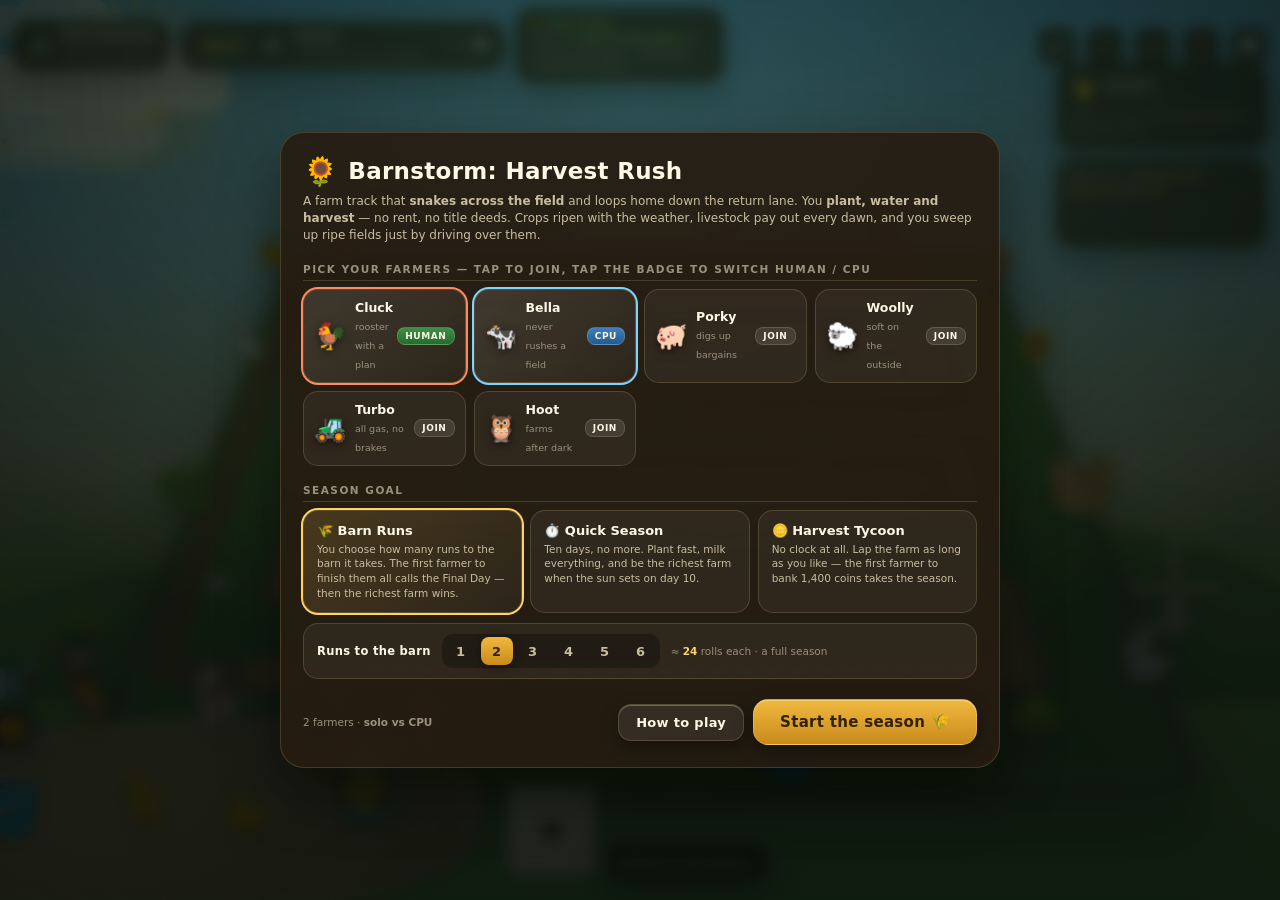
==== commit fc9e85c0: "Barnstorm: The Old Mill, a barnstorming biplane, 3D wildlife and a real farmyard soundscape The midd" ====
--- a/games/barnstorm/index.html
+++ b/games/barnstorm/index.html
@@ -355,7 +355,11 @@
   12%{opacity:.95}
   100%{transform:translate(var(--lx),var(--ly)) rotate(var(--lr));opacity:0}}
 
-/* butterflies, bees and birds drifting over the field */
+/* butterflies, bees, dragonflies and birds drifting over the field.
+   These are not emoji: each one is built from divs with two (or four) wings
+   hinged on the body and flapping about the Y axis inside the billboard, so
+   they open and close in real perspective — and each drags a shadow across
+   the soil below, which is what actually sells the height. */
 #flyers{position:absolute;inset:0;transform-style:preserve-3d;pointer-events:none}
 .flyer{position:absolute;width:0;height:0;transform-style:preserve-3d;
   animation:flyWander var(--ft,24s) ease-in-out infinite}
@@ -365,8 +369,121 @@
   50% {transform:translate3d(var(--x2),var(--y2),var(--z0))}
   75% {transform:translate3d(var(--x3),var(--y3),var(--z1))}
   100%{transform:translate3d(var(--x0),var(--y0),var(--z0))}}
-.flyer .glyph{animation:wingFlap .42s ease-in-out infinite alternate!important}
-@keyframes wingFlap{from{transform:scaleX(1) rotate(-7deg)}to{transform:scaleX(.6) rotate(7deg)}}
+.flyer .bb{transform-style:preserve-3d}
+
+/* the shadow: same ground track, but flat on the soil, and it swells and
+   darkens as its owner drops towards the field */
+.bugsh{position:absolute;width:var(--cell);height:calc(var(--cell)*.42);
+  margin:calc(var(--cell)*-.21) 0 0 calc(var(--cell)*-.5);
+  border-radius:50%;background:rgba(24,16,4,.42);filter:blur(4px);
+  animation:bugShadow var(--ft,24s) ease-in-out infinite}
+@keyframes bugShadow{
+  0%  {transform:translate3d(var(--x0),var(--y0),calc(var(--h) + 1px)) scale(var(--s0));opacity:var(--o0)}
+  25% {transform:translate3d(var(--x1),var(--y1),calc(var(--h) + 1px)) scale(var(--s1));opacity:var(--o1)}
+  50% {transform:translate3d(var(--x2),var(--y2),calc(var(--h) + 1px)) scale(var(--s0));opacity:var(--o0)}
+  75% {transform:translate3d(var(--x3),var(--y3),calc(var(--h) + 1px)) scale(var(--s1));opacity:var(--o1)}
+  100%{transform:translate3d(var(--x0),var(--y0),calc(var(--h) + 1px)) scale(var(--s0));opacity:var(--o0)}}
+
+/* ---- the creature itself ---- */
+.bug{position:relative;display:inline-block;transform-style:preserve-3d;
+  width:var(--bw);height:var(--bw);
+  animation:bugBank var(--ft,24s) ease-in-out infinite}
+/* it leans into its turns and bobs on the air */
+@keyframes bugBank{
+  0%,100%{transform:translateY(0) rotate(-9deg)}
+  18%{transform:translateY(-14%) rotate(8deg)}
+  42%{transform:translateY(6%) rotate(-6deg)}
+  67%{transform:translateY(-10%) rotate(10deg)}
+  86%{transform:translateY(4%) rotate(-4deg)}}
+.bug .bod{position:absolute;left:50%;top:18%;width:13%;height:60%;margin-left:-6.5%;
+  transform:translateZ(1.5px);
+  border-radius:44% 44% 50% 50%/30% 30% 70% 70%;
+  background:var(--body,linear-gradient(180deg,#6a5238,#241b10));
+  box-shadow:0 0 0 .5px rgba(0,0,0,.4),inset -1px 0 1px rgba(255,255,255,.25)}
+.bug .hd{position:absolute;left:50%;top:9%;width:19%;height:19%;margin-left:-9.5%;
+  border-radius:50%;background:var(--head,#372a1c);transform:translateZ(2px);
+  box-shadow:inset -1px -1px 1px rgba(0,0,0,.4)}
+/* antennae */
+.bug .hd::before,.bug .hd::after{content:"";position:absolute;top:-52%;width:9%;height:60%;
+  background:var(--head,#372a1c);border-radius:2px}
+.bug .hd::before{left:18%;transform:rotate(-24deg)}
+.bug .hd::after{right:18%;transform:rotate(24deg)}
+/* a wing is hinged on the body and swings about the vertical axis */
+.bug .w{position:absolute;top:8%;width:45%;height:76%;
+  background:var(--wing,linear-gradient(135deg,#ffb45c,#ff7a3d));
+  box-shadow:0 0 0 .6px rgba(48,30,10,.5);
+  backface-visibility:visible;
+  animation:wingL var(--beat,.32s) ease-in-out infinite alternate}
+.bug .w.l{right:50%;transform-origin:right center;
+  border-radius:68% 22% 34% 60%/62% 24% 40% 64%}
+.bug .w.r{left:50%;transform-origin:left center;animation-name:wingR;
+  border-radius:22% 68% 60% 34%/24% 62% 64% 40%}
+@keyframes wingL{from{transform:rotateY(58deg)}to{transform:rotateY(-12deg)}}
+@keyframes wingR{from{transform:rotateY(-58deg)}to{transform:rotateY(12deg)}}
+
+/* ---- butterfly: a pointed forewing, a rounder hindwing, and eyespots ---- */
+.bug.bfly{--beat:.30s}
+.bug.bfly .w{top:2%;width:52%;height:52%;
+  box-shadow:0 0 0 .7px rgba(40,24,6,.6),inset 0 0 6px rgba(0,0,0,.14)}
+.bug.bfly .w.l{border-radius:86% 26% 30% 64%/76% 30% 40% 70%}
+.bug.bfly .w.r{border-radius:26% 86% 64% 30%/30% 76% 70% 40%}
+/* the hindwing hangs off the back of the forewing and swings with it */
+.bug.bfly .w::after{content:"";position:absolute;width:82%;height:84%;top:74%;
+  background:inherit;filter:brightness(.86) saturate(1.1);
+  box-shadow:0 0 0 .7px rgba(40,24,6,.55)}
+.bug.bfly .w.l::after{right:0;border-radius:72% 34% 42% 78%/56% 40% 70% 64%}
+.bug.bfly .w.r::after{left:0;border-radius:34% 72% 78% 42%/40% 56% 64% 70%}
+.bug.bfly .w::before{content:"";position:absolute;left:24%;top:22%;
+  width:36%;height:30%;border-radius:50%;z-index:2;
+  background:var(--spot,rgba(255,255,255,.75));opacity:.9}
+
+/* ---- bee: small, furry, striped, and a blur of wings ---- */
+.bug.bee{--beat:.07s}
+.bug.bee .bod{width:34%;height:52%;margin-left:-17%;top:24%;border-radius:46%;
+  background:repeating-linear-gradient(-14deg,#ffcf3f 0 26%,#241b10 26% 50%);
+  box-shadow:0 0 0 .5px rgba(0,0,0,.45),inset -1px -1px 2px rgba(0,0,0,.35)}
+.bug.bee .hd{width:26%;height:26%;margin-left:-13%;top:10%;background:#2a2016}
+.bug.bee .w{top:2%;width:38%;height:44%;opacity:.55;
+  background:linear-gradient(135deg,rgba(255,255,255,.95),rgba(198,228,255,.4));
+  border-radius:60% 40% 50% 50%/70% 40% 60% 30%}
+.bug.bee .w.r{border-radius:40% 60% 50% 50%/40% 70% 30% 60%}
+.bug.bee .w::before,.bug.bee .w::after{display:none}
+
+/* ---- dragonfly: four long wings and a needle of a body ---- */
+.bug.dfly{--beat:.09s}
+.bug.dfly .bod{width:9%;height:82%;margin-left:-4.5%;top:16%;border-radius:40%;
+  background:linear-gradient(180deg,#7ff0d0,#2a9d8f 45%,#1d5c62)}
+.bug.dfly .hd{width:22%;height:22%;margin-left:-11%;top:6%;
+  background:radial-gradient(circle at 36% 32%,#bffff0,#2a9d8f)}
+.bug.dfly .hd::before,.bug.dfly .hd::after{display:none}
+.bug.dfly .w{top:14%;width:56%;height:26%;opacity:.62;border-radius:50%;
+  background:linear-gradient(120deg,rgba(255,255,255,.92),rgba(180,240,255,.35));
+  box-shadow:0 0 0 .5px rgba(60,120,130,.45)}
+.bug.dfly .w2{top:40%;width:50%;height:22%;animation-duration:.11s}
+.bug.dfly .w::before,.bug.dfly .w::after{display:none}
+
+/* ---- bird: a swallow — dark swept wings, pale breast, forked tail ---- */
+.bug.bird{--beat:.40s}
+.bug.bird .bod{width:30%;height:48%;margin-left:-15%;top:24%;
+  border-radius:52% 52% 40% 40%/44% 44% 66% 66%;
+  background:linear-gradient(170deg,#fdfbf6 0 52%,#6d7f93 52%,#3f4d5e);
+  box-shadow:0 1px 2px rgba(0,0,0,.35)}
+/* the fork of the tail */
+.bug.bird .bod::after{content:"";position:absolute;left:50%;top:86%;
+  width:150%;height:80%;margin-left:-75%;
+  background:linear-gradient(180deg,#4d5c6e,#2d3846);
+  clip-path:polygon(38% 0,62% 0,100% 100%,62% 56%,38% 56%,0 100%)}
+.bug.bird .hd{width:30%;height:30%;margin-left:-15%;top:6%;
+  background:radial-gradient(circle at 38% 30%,#fdfbf6 0 42%,#2f3c4b 44%)}
+.bug.bird .hd::before{left:-16%;top:40%;width:28%;height:16%;
+  background:#f0a93c;transform:rotate(-4deg);border-radius:2px 60% 60% 2px}
+.bug.bird .hd::after{display:none}
+.bug.bird .w{top:12%;width:66%;height:34%;
+  background:linear-gradient(140deg,#7b8da2,#3c4a5b 62%,#27313d);
+  box-shadow:0 1px 3px rgba(0,0,0,.3)}
+.bug.bird .w.l{border-radius:96% 10% 34% 70%/92% 16% 30% 78%}
+.bug.bird .w.r{border-radius:10% 96% 70% 34%/16% 92% 78% 30%}
+.bug.bird .w::before,.bug.bird .w::after{display:none}
 
 /* an animal noticing you, in time with its voice */
 .bb.speak .glyph{animation:speakHop .72s cubic-bezier(.2,1.5,.4,1)!important}
@@ -431,6 +548,211 @@
 .shockwave{position:absolute;left:-10px;top:-10px;width:20px;height:20px;border-radius:50%;
   border:3px solid rgba(255,236,170,.9);animation:shock .7s ease-out forwards}
 @keyframes shock{to{transform:scale(7);opacity:0;border-width:1px}}
+
+/* ============================================================
+   2b. THE OLD MILL — the landmark at the dead centre of the field
+   Built out of divs rather than an emoji so the sails really turn,
+   and so the shadow they throw on the soil turns with them.
+   ============================================================ */
+.bb.millbb{height:calc(var(--cell)*.98);pointer-events:none}
+.mill{position:absolute;left:0;right:0;bottom:0;top:0;
+  transform:scale(var(--mscale,.88));transform-origin:50% 100%;
+  transition:opacity .3s ease}
+/* a landmark this tall stands in front of the tiles behind it, so it turns
+   to glass the moment you need to look at one of them */
+.mill.ghost{opacity:.2}
+.mill .plinth{position:absolute;left:50%;bottom:calc(var(--cell)*-.015);
+  width:calc(var(--cell)*.44);height:calc(var(--cell)*.085);margin-left:calc(var(--cell)*-.22);
+  border-radius:50%;background:linear-gradient(180deg,#c2a97e,#7d6844);
+  box-shadow:0 3px 7px rgba(0,0,0,.45)}
+.mill .tower{position:absolute;left:50%;bottom:calc(var(--cell)*.01);
+  width:calc(var(--cell)*.38);height:calc(var(--cell)*.52);margin-left:calc(var(--cell)*-.19);
+  clip-path:polygon(29% 0,71% 0,100% 100%,0 100%);
+  background:
+    linear-gradient(180deg,transparent 0 84%,rgba(104,64,32,.55) 84% 100%),
+    linear-gradient(180deg,transparent 0 55%,rgba(150,66,52,.55) 55% 62%,transparent 62%),
+    repeating-linear-gradient(0deg,rgba(116,86,48,.2) 0 1px,transparent 1px calc(var(--cell)*.048)),
+    linear-gradient(100deg,#fffdf7 0%,#f6e8cc 26%,#dcc296 58%,#a8854f 86%,#7d6035 100%);
+  filter:drop-shadow(0 0 1px rgba(72,48,20,.85)) drop-shadow(0 6px 8px rgba(0,0,0,.42))}
+.mill .cap{position:absolute;left:50%;bottom:calc(var(--cell)*.505);
+  width:calc(var(--cell)*.46);height:calc(var(--cell)*.19);margin-left:calc(var(--cell)*-.23);
+  clip-path:polygon(50% 0,100% 100%,0 100%);
+  background:linear-gradient(105deg,#e2786b,#b3453c 55%,#7a2620);
+  filter:drop-shadow(0 0 1px rgba(60,20,16,.8)) drop-shadow(0 4px 5px rgba(0,0,0,.35))}
+.mill .vane{position:absolute;left:50%;bottom:calc(var(--cell)*.685);
+  width:calc(var(--cell)*.24);margin-left:calc(var(--cell)*-.12);text-align:center;
+  font-size:calc(var(--cell)*.13);line-height:1;transform-origin:50% 100%;
+  animation:vaneTurn 9s ease-in-out infinite;filter:drop-shadow(0 2px 3px rgba(0,0,0,.4))}
+@keyframes vaneTurn{0%,100%{transform:rotate(-10deg)}50%{transform:rotate(10deg)}}
+.mill .door{position:absolute;left:50%;bottom:calc(var(--cell)*.015);
+  width:calc(var(--cell)*.105);height:calc(var(--cell)*.15);margin-left:calc(var(--cell)*-.0525);
+  border-radius:calc(var(--cell)*.055) calc(var(--cell)*.055) 0 0;
+  background:linear-gradient(180deg,#7b5330,#3c2413);
+  box-shadow:inset 0 0 0 1px rgba(255,238,204,.35)}
+.mill .win{position:absolute;left:50%;bottom:calc(var(--cell)*.30);
+  width:calc(var(--cell)*.075);height:calc(var(--cell)*.075);margin-left:calc(var(--cell)*-.0375);
+  border-radius:50%;background:radial-gradient(circle at 40% 34%,#fff8dd,#f2c76b 58%,#8a6327);
+  box-shadow:0 0 calc(var(--cell)*.13) rgba(255,205,110,.7),0 0 0 1px rgba(90,62,24,.6);
+  transition:box-shadow .3s ease}
+/* four latticed sails on a hub that never stops turning */
+.mill .sails{position:absolute;left:50%;bottom:calc(var(--cell)*.525);
+  width:0;height:0;animation:spin var(--millspin,9s) linear infinite}
+.mill .sails i{position:absolute;left:0;top:0;
+  width:calc(var(--cell)*.075);height:calc(var(--cell)*.34);
+  margin-left:calc(var(--cell)*-.0375);transform-origin:50% 0;
+  clip-path:polygon(28% 0,72% 0,100% 100%,0 100%);
+  background:
+    repeating-linear-gradient(0deg,rgba(132,96,52,.7) 0 1px,transparent 1px calc(var(--cell)*.028)),
+    repeating-linear-gradient(90deg,rgba(132,96,52,.7) 0 1px,transparent 1px calc(var(--cell)*.026)),
+    linear-gradient(95deg,#fffdf6,#f2e3c2 60%,#d4bb90);
+  filter:drop-shadow(0 0 1px rgba(90,64,28,.9)) drop-shadow(0 3px 5px rgba(0,0,0,.3))}
+.mill .sails i:nth-child(1){transform:rotate(12deg)}
+.mill .sails i:nth-child(2){transform:rotate(102deg)}
+.mill .sails i:nth-child(3){transform:rotate(192deg)}
+.mill .sails i:nth-child(4){transform:rotate(282deg)}
+.mill .hub{position:absolute;left:50%;bottom:calc(var(--cell)*.487);
+  width:calc(var(--cell)*.076);height:calc(var(--cell)*.076);margin-left:calc(var(--cell)*-.038);
+  border-radius:50%;background:radial-gradient(circle at 36% 32%,#fff,#c9a15c 58%,#6d5226);
+  box-shadow:0 2px 4px rgba(0,0,0,.45)}
+/* flour dust drifting out of the mill door */
+.mill .flour{position:absolute;left:50%;bottom:calc(var(--cell)*.05);width:0;height:0}
+.mill .flour i{position:absolute;left:calc(var(--cell)*-.03);bottom:0;
+  width:calc(var(--cell)*.06);height:calc(var(--cell)*.06);border-radius:50%;
+  background:radial-gradient(circle at 40% 35%,rgba(255,255,255,.95),rgba(246,234,210,.3));
+  animation:flourDrift 5.2s ease-out infinite;opacity:0}
+@keyframes flourDrift{
+  0%{transform:translate(0,0) scale(.3);opacity:0}
+  16%{opacity:.7}
+  100%{transform:translate(var(--fx,14px),calc(var(--cell)*-.5)) scale(2.3);opacity:0}}
+/* grinding: the sails race, the tower judders, the window blazes */
+.mill.grind .sails{animation-duration:.5s}
+.mill.grind .tower,.mill.grind .cap{animation:millShake .09s linear infinite}
+@keyframes millShake{0%,100%{transform:translateX(0)}50%{transform:translateX(1.5px)}}
+.mill.grind .win{box-shadow:0 0 calc(var(--cell)*.34) rgba(255,214,120,1),0 0 0 1px rgba(90,62,24,.6)}
+.mill.grind .flour i{animation-duration:1.5s}
+/* the shadow of the sails, lying flat on the soil and turning with them */
+.millsh{position:absolute;left:50%;top:50%;
+  width:calc(var(--cell)*.72);height:calc(var(--cell)*.72);
+  margin:calc(var(--cell)*-.36) 0 0 calc(var(--cell)*-.36);
+  background:
+    linear-gradient(102deg,transparent 45.8%,rgba(40,24,8,.32) 45.8% 54.2%,transparent 54.2%),
+    linear-gradient(12deg,transparent 45.8%,rgba(40,24,8,.32) 45.8% 54.2%,transparent 54.2%);
+  border-radius:50%;filter:blur(2px);
+  animation:spin var(--millspin,9s) linear infinite reverse}
+/* the same mill, shrunk into the legend and the inspector */
+.millicon{position:relative;display:inline-block;width:26px;height:30px;--cell:30px;
+  vertical-align:middle;flex:0 0 auto}
+.millicon .flour,.millicon .millsh{display:none}
+
+/* ---- wildflowers, mushrooms and odds and ends on empty soil ------------ */
+.bb.litter{transform:rotateZ(var(--nyaw)) rotateX(var(--ntilt)) translateX(var(--litx,0px))}
+.bb.litter .glyph{font-size:calc(var(--cell)*.23);opacity:.8;
+  filter:drop-shadow(0 2px 3px rgba(0,0,0,.34))}
+
+/* ============================================================
+   2c. BARNSTORMING — a biplane beating up the farm
+   ============================================================ */
+.plane{position:fixed;left:0;top:var(--pty,20vh);z-index:5;pointer-events:none;
+  animation:planeCross var(--pt,13s) linear forwards}
+@keyframes planeCross{from{transform:translateX(-20vw)}to{transform:translateX(120vw)}}
+.plane .rig{display:block;animation:planeBank var(--pt,13s) ease-in-out forwards}
+@keyframes planeBank{
+  0%{transform:translateY(0) rotate(0)}
+  28%{transform:translateY(-4vh) rotate(-7deg)}
+  62%{transform:translateY(3vh) rotate(6deg)}
+  100%{transform:translateY(-1vh) rotate(0)}}
+.plane.loop .rig{animation:planeLoop var(--pt,13s) cubic-bezier(.4,0,.6,1) forwards}
+@keyframes planeLoop{
+  0%,36%{transform:translateY(0) rotate(0)}
+  42%{transform:translateY(-7vh) rotate(-115deg)}
+  48%{transform:translateY(-12vh) rotate(-215deg)}
+  55%{transform:translateY(-5vh) rotate(-320deg)}
+  62%,100%{transform:translateY(0) rotate(-360deg)}}
+.plane .glyph{display:block;font-size:38px;filter:drop-shadow(0 8px 12px rgba(0,0,0,.32))}
+.psmoke{position:fixed;z-index:4;pointer-events:none;width:13px;height:13px;border-radius:50%;
+  background:radial-gradient(circle at 40% 35%,rgba(255,255,255,.95),rgba(248,244,236,.3));
+  animation:smokePuff 2.8s ease-out forwards}
+@keyframes smokePuff{0%{transform:scale(.35);opacity:.9}
+  100%{transform:scale(3.4) translateY(-20px);opacity:0}}
+/* the shadow it drags across the field */
+.planesh{position:absolute;width:calc(var(--cell)*.78);height:calc(var(--cell)*.36);
+  margin:calc(var(--cell)*-.18) 0 0 calc(var(--cell)*-.39);border-radius:50%;
+  background:rgba(22,14,4,.28);filter:blur(3px);
+  transform:translateZ(calc(var(--h) + 3px));
+  animation:planeShadow var(--pt,13s) linear forwards}
+@keyframes planeShadow{from{left:-34%;top:14%}to{left:134%;top:78%}}
+
+/* ---- weather made visible on the soil itself -------------------------- */
+.splash{position:absolute;width:0;height:0;transform:translateZ(calc(var(--h) + 2px))}
+.splash i{position:absolute;left:0;top:0;width:15px;height:11px;margin:-5px 0 0 -7px;
+  border-radius:50%;border:2.5px solid rgba(221,246,255,.95);
+  box-shadow:0 0 7px rgba(150,216,255,.7),inset 0 0 5px rgba(180,230,255,.55);
+  animation:splashRing .72s ease-out forwards}
+@keyframes splashRing{to{transform:scale(3.6);opacity:0;border-width:1px}}
+/* a dust devil skittering over a parched field */
+.devil{position:absolute;width:0;height:0;transform-style:preserve-3d;
+  animation:devilRun var(--dvt,7s) linear forwards}
+@keyframes devilRun{from{transform:translate3d(var(--dx0),var(--dy0),calc(var(--h) + 2px))}
+  to{transform:translate3d(var(--dx1),var(--dy1),calc(var(--h) + 2px))}}
+.devil .col{position:absolute;left:calc(var(--cell)/-2);bottom:0;width:var(--cell);
+  text-align:center;transform-origin:50% 100%;filter:blur(2px);
+  transform:rotateZ(var(--nyaw)) rotateX(var(--ntilt))}
+.devil .col i{display:block;margin:0 auto;border-radius:50%;
+  background:radial-gradient(circle at 42% 36%,rgba(252,238,208,.92),rgba(206,176,126,.45));
+  box-shadow:0 1px 4px rgba(120,92,50,.35);
+  animation:devilWob 1s ease-in-out infinite}
+@keyframes devilWob{0%,100%{transform:translateX(-24%) scaleX(.86)}
+  50%{transform:translateX(24%) scaleX(1.14)}}
+#bed.parched::after{border-color:rgba(255,236,190,.14);
+  background:
+    repeating-linear-gradient(64deg,rgba(60,38,12,.10) 0 2px,transparent 2px 26px),
+    repeating-linear-gradient(-51deg,rgba(60,38,12,.09) 0 2px,transparent 2px 33px)}
+/* a bolt of lightning, not just a flash */
+#bolt{position:absolute;top:0;width:110px;height:46vh;opacity:0;pointer-events:none;
+  filter:drop-shadow(0 0 16px rgba(190,226,255,.95))}
+#bolt path{fill:#f3fbff;stroke:rgba(150,205,255,.9);stroke-width:2}
+#bolt.go{animation:boltFlash .62s ease-out}
+@keyframes boltFlash{0%{opacity:0}8%{opacity:1}22%{opacity:.15}34%{opacity:.95}100%{opacity:0}}
+
+/* ---- things that happen to a farmer ----------------------------------- */
+/* a tractor hitched on behind, blowing smoke */
+.bb.tow{left:calc(var(--cell)*-1.05);width:var(--cell)}
+.bb.tow .glyph{font-size:calc(var(--cell)*.4);animation:towJig .28s ease-in-out infinite alternate}
+@keyframes towJig{from{transform:translateY(0) rotate(-3deg)}to{transform:translateY(-8%) rotate(3deg)}}
+/* a gopher having a good look at what it just did */
+.molepop .glyph{font-size:calc(var(--cell)*.34);animation:molePop 1.5s ease-out forwards}
+@keyframes molePop{
+  0%{transform:translateY(60%) scale(.3);opacity:0}
+  18%{transform:translateY(-14%) scale(1.1);opacity:1}
+  34%{transform:translateY(0) scale(1)}
+  52%{transform:translateY(-22%) rotate(-12deg)}
+  70%{transform:translateY(0) rotate(9deg)}
+  100%{transform:translateY(70%) scale(.5);opacity:0}}
+/* the twister itself, standing on the tile it is about to empty */
+.funnel .glyph{font-size:calc(var(--cell)*.95);animation:funnelUp 1.3s ease-out forwards}
+@keyframes funnelUp{
+  0%{transform:scale(.15) rotate(0);opacity:0}
+  22%{opacity:1}
+  70%{transform:scale(1.2) rotate(480deg);opacity:.95}
+  100%{transform:scale(.5) rotate(760deg);opacity:0}}
+/* crows dropping in on a scrumped field */
+.crowfly{position:fixed;z-index:29;font-size:21px;pointer-events:none;
+  animation:crowSwoop 1.6s cubic-bezier(.4,.05,.5,1) forwards}
+@keyframes crowSwoop{
+  0%{transform:translate(var(--ax),var(--ay)) scale(.4) rotate(0);opacity:0}
+  22%{opacity:1}
+  55%{transform:translate(0,0) scale(1.15) rotate(-8deg)}
+  100%{transform:translate(var(--bx),var(--by)) scale(.45) rotate(14deg);opacity:0}}
+/* a six on the die is worth showing off */
+.die-scene.six{animation:sixGlow 1.1s ease-out}
+@keyframes sixGlow{0%{filter:none}
+  26%{filter:drop-shadow(0 0 20px rgba(255,209,102,1)) drop-shadow(0 0 40px rgba(255,166,43,.8))}
+  100%{filter:none}}
+/* a scarecrow keeping the weather off */
+.bb.scare{left:calc(var(--cell)*.18);width:calc(var(--cell)*.6)}
+.bb.scare .glyph{font-size:calc(var(--cell)*.26);opacity:.9;
+  animation:scareSway 3.4s ease-in-out infinite}
+@keyframes scareSway{0%,100%{transform:rotate(-7deg)}50%{transform:rotate(7deg)}}
 
 /* ============================================================
    3. UI CHROME — topbar, player cards, dock, dice
@@ -720,6 +1042,9 @@
   <div class="cloud cl1"></div><div class="cloud cl2"></div>
   <div class="cloud cl3"></div><div class="cloud cl4"></div>
   <div class="bird bd1"><i>🕊️</i></div><div class="bird bd2"><i>🐦</i></div>
+  <svg id="bolt" viewBox="0 0 100 300" preserveAspectRatio="none" aria-hidden="true">
+    <path d="M58,0 L22,132 L54,132 L14,300 L74,124 L40,124 L78,0 Z"/>
+  </svg>
 </div>
 <div id="far">
   <div class="hill h1"></div><div class="hill h2"></div><div class="hill h3"></div>
@@ -866,6 +1191,14 @@
           or be neighbourly and take a 25 coin tip instead.</li>
         <li>Land on a rival's young crop → lend a hand for a <em>15 coin tip</em>.</li>
       </ul></div>
+      <div class="hbox"><b>⚙️ The Old Mill</b><ul>
+        <li>A real windmill stands on <em>tile 25</em>, dead centre of the field, and its sails
+          turn with the weather — lazy in a drought, racing in a storm.</li>
+        <li>Land on it and it <em>grinds every ripe crop you own into flour</em> at <em>+60%</em>
+          — the best price anywhere on the farm, and better than the market.</li>
+        <li>Nothing ripe? Sweep the millstones for the miller and take <em>+40</em>.</li>
+        <li>It sits at the hardest spot on the track to hit on purpose, so plan a lap around it.</li>
+      </ul></div>
       <div class="hbox"><b>☀️ Weather &amp; days</b><ul>
         <li>A <em>day passes</em> when every farmer has had a turn.</li>
         <li>Each dawn, crops grow by the weather: sun +1, rain +2, drought 0, storm +1 (and one crop may be flattened), rainbow +2 and richer harvests.</li>
@@ -877,10 +1210,13 @@
         <li>Chicken 🐔 · Sheep 🐑 · Pig 🐖 · Cow 🐄 — each louder and richer than the last.</li>
       </ul></div>
       <div class="hbox"><b>🔊 The farmyard</b><ul>
-        <li>Every animal has a voice, and they answer to <em>everything</em> — dawn, harvests,
+        <li>Eighteen animals have a voice, and they answer to <em>everything</em> — dawn, harvests,
           purchases, tractors, twisters and quiet moments in between.</li>
-        <li>A rooster calls up <em>every sunrise</em>, and your whole herd sings at payday.</li>
-        <li>The idle chatter picks real animals off the board, so what you hear is what you see.</li>
+        <li>Every call is <em>placed</em>: you hear the cow where the cow is standing, and the
+          goose on the far verge sounds like it is on the far verge.</li>
+        <li>Most calls get <em>answered</em> from the other side of the field a beat later.</li>
+        <li>Dawn is a proper <em>dawn chorus</em>, and the whole yard kicks off on a barn run.</li>
+        <li>A storm winds the animals up; rain and drought settle them down.</li>
         <li><kbd>M</kbd> mutes everything; 🎵 toggles just the music.</li>
       </ul></div>
       <div class="hbox"><b>🪨 Soil quality</b><ul>
@@ -983,13 +1319,17 @@
            desc:"Draw a Farm Card — fortune or misfortune."},
   barn:   {emoji:"🏚️", name:"The Big Barn", top:"linear-gradient(145deg,#d4645a,#a3403a)",
            desc:"The finish line. Reaching it banks +150 and calls the Final Day."},
+  mill:   {emoji:"⚙️", name:"The Old Mill", top:"linear-gradient(145deg,#e6cfa4,#b5946a)",
+           desc:"Dead centre of the field. Grinds every ripe crop you own into flour at +60% — the best price on the farm."},
 };
+/* the mill stands on the middle tile of the middle row */
+const MILL_I = 24;
 
 const LAYOUT = [
   "gate","plot","plot","well","plot","fair","plot",
   "plot","tractor","plot","gopher","coop","plot","bridge",
   "plot","market","plot","well","plot","plot","twister",
-  "plot","plot","fair","plot","plot","plot","coop",
+  "plot","plot","fair","mill","plot","plot","coop",
   "tractor","plot","plot","bridge","plot","market","plot",
   "plot","plot","plot","gopher","fair","plot","twister",
   "plot","well","plot","coop","tractor","fair","barn",
@@ -1157,7 +1497,8 @@
     get(k, d){ try { const v = localStorage.getItem(k); return v == null ? d : v; } catch(e){ return d; } },
     set(k, v){ try { localStorage.setItem(k, v); } catch(e){} },
   };
-  let ctx = null, master = null, musicGain = null, ambGain = null;
+  let ctx = null, master = null, musicGain = null, ambGain = null, voiceBus = null;
+  let bedNode = null, comTimer = null, vbus = null;
   let muted = store.get("bs_mute", "0") === "1";
   let musicOn = store.get("bs_music", "1") !== "0";
   let rainNode = null, windNode = null, musicTimer = null, ambTimer = null;
@@ -1169,9 +1510,11 @@
     ctx = new AC();
     master = ctx.createGain(); master.gain.value = muted ? 0 : 0.85;
     master.connect(ctx.destination);
-    musicGain = ctx.createGain(); musicGain.gain.value = musicOn ? 0.17 : 0;
+    musicGain = ctx.createGain(); musicGain.gain.value = musicOn ? 0.12 : 0;
     musicGain.connect(master);
     ambGain = ctx.createGain(); ambGain.gain.value = 0.3; ambGain.connect(master);
+    /* animals get their own bus so the farm always sits above the banjo */
+    voiceBus = ctx.createGain(); voiceBus.gain.value = 1.4; voiceBus.connect(master);
     return ctx;
   }
   function now(){ return ctx.currentTime; }
@@ -1200,7 +1543,7 @@
     g.gain.setValueAtTime(0.0001, t0);
     g.gain.exponentialRampToValueAtTime(v, t0 + (o.atk || .012));
     g.gain.exponentialRampToValueAtTime(0.0001, t0 + (o.dur || .2));
-    node.connect(g); g.connect(o.bus || master);
+    node.connect(g); g.connect(o.bus || vbus || master);
     osc.start(t0); osc.stop(t0 + (o.dur || .2) + .05);
   }
   function noise(o){
@@ -1216,7 +1559,7 @@
     const g = ctx.createGain();
     g.gain.setValueAtTime(o.vol == null ? .25 : o.vol, t0);
     g.gain.exponentialRampToValueAtTime(0.0001, t0 + dur);
-    src.connect(bq); bq.connect(g); g.connect(o.bus || master);
+    src.connect(bq); bq.connect(g); g.connect(o.bus || vbus || master);
     src.start(t0); src.stop(t0 + dur + .02);
   }
   /* a plucked "banjo/marimba" note for music + chimes */
@@ -1231,8 +1574,31 @@
     g.gain.setValueAtTime(0.0001, t0);
     g.gain.exponentialRampToValueAtTime(vol, t0 + .008);
     g.gain.exponentialRampToValueAtTime(0.0001, t0 + dur);
-    osc.connect(bq); osc2.connect(bq); bq.connect(g); g.connect(bus || master);
+    osc.connect(bq); osc2.connect(bq); bq.connect(g); g.connect(bus || vbus || master);
     osc.start(t0); osc.stop(t0 + dur); osc2.start(t0); osc2.stop(t0 + dur);
+  }
+
+  /* ---- placing a sound in the field --------------------------------------
+     Every call gets its own little channel: a gain for how far away it is and
+     a stereo panner for which way it came from. That single change is what
+     turns a list of beeps into a farm you are standing in the middle of. */
+  function spatial(pan, dist){
+    const g = ctx.createGain();
+    g.gain.value = dist == null ? 1 : dist;
+    if (ctx.createStereoPanner){
+      const pn = ctx.createStereoPanner();
+      pn.pan.value = pan < -1 ? -1 : pan > 1 ? 1 : (pan || 0);
+      g.connect(pn); pn.connect(voiceBus);
+    } else g.connect(voiceBus);
+    return g;
+  }
+  /* voices schedule synchronously, so parking the bus around the call is safe */
+  function speak(name, pan, dist){
+    if (!ok() || !voices[name]) return;
+    const prev = vbus;
+    vbus = spatial(pan, dist);
+    try { voices[name](); } catch(e){}
+    vbus = prev;
   }
 
   /* ---- animal voices ---- */
@@ -1272,8 +1638,35 @@
       noise({filter:"bandpass", fc:4600, q:22, dur:.035, vol:.1, delay:i*.06}); },
     bee(){ tone({type:"sawtooth", f:190, f2:215, dur:.75, vol:.13, filter:"bandpass", fc:420, q:7,
           vibrato:22, vdepth:28}); },
+    honk(){ const b = .94 + Math.random()*.14;                       /* goose */
+      [0,.27].forEach((d,i) => tone({type:"sawtooth", f:[440,385][i]*b, f2:[300,255][i]*b,
+        dur:.25, vol:.3, delay:d, filter:"bandpass", fc:1300, q:3.2, vibrato:11, vdepth:26})); },
+    bray(){                                                          /* donkey: ee-aww */
+      tone({type:"sawtooth", f:520, f2:610, dur:.42, vol:.3, filter:"bandpass", fc:1500, q:2.2,
+            vibrato:19, vdepth:46, atk:.05});
+      tone({type:"sawtooth", f:215, f2:105, dur:.66, vol:.3, delay:.45, filter:"lowpass", fc:780,
+            vibrato:7, vdepth:16, atk:.06});
+      noise({filter:"bandpass", fc:1200, q:1.2, dur:.3, vol:.07, delay:.5}); },
+    coo(){                                                           /* wood pigeon */
+      [0,.21,.44].forEach((d,i) => tone({type:"sine", f:[420,505,430][i], f2:[375,425,360][i],
+        dur:.27, vol:.17, delay:d, filter:"lowpass", fc:700, vibrato:6, vdepth:10, atk:.07})); },
+    cowbell(){ const b = .92 + Math.random()*.2;
+      [0,.18,.33].forEach(d => {
+        tone({type:"square", f:880*b, dur:.13, vol:.1, delay:d, filter:"bandpass", fc:2400, q:6});
+        tone({type:"square", f:1297*b, dur:.1, vol:.07, delay:d + .01, filter:"bandpass", fc:3100, q:7}); }); },
+    farTractor(){ tone({type:"sawtooth", f:57, f2:51, dur:2.4, vol:.08, filter:"lowpass", fc:185,
+      vibrato:8, vdepth:6}); },
   };
-  const BARNYARD = ["cluck","moo","oink","baa","quack","neigh","goat","dog","turkey","crow"];
+  const BARNYARD = ["cluck","moo","oink","baa","quack","neigh","goat","dog","turkey","crow",
+                    "honk","bray","cowbell"];
+  /* who tends to answer whom — a farm is a conversation, not a playlist */
+  const ANSWER = {
+    cluck:["cluck","turkey","crow"], moo:["moo","cowbell","baa"], oink:["oink","cluck"],
+    baa:["baa","cowbell","goat"],    quack:["quack","honk"],      honk:["honk","quack"],
+    neigh:["neigh","bray"],          bray:["bray","neigh"],       goat:["goat","baa"],
+    dog:["dog","cluck","turkey"],    turkey:["turkey","cluck"],   crow:["cluck","dog"],
+    cowbell:["moo","baa"],           coo:["coo","bird"],          bird:["bird","coo"],
+  };
 
   /* ---- the effect library ---- */
   const lib = {
@@ -1333,6 +1726,38 @@
         tone({type:"triangle", f:f/2, dur:.4, vol:.07, delay:d}); });
       setTimeout(() => voices.crow(), 1250); },
     lose(){ tone({type:"sawtooth", f:330, f2:80, dur:1.1, vol:.2, filter:"lowpass", fc:700, vibrato:6, vdepth:22}); },
+    /* millstones turning: a low grind, a wooden creak, and a hopper of grain */
+    mill(){ if (!ok()) return;
+      tone({type:"sawtooth", f:62, f2:54, dur:1.9, vol:.17, filter:"lowpass", fc:260, vibrato:4.5, vdepth:7});
+      noise({filter:"bandpass", fc:300, fc2:180, q:.8, dur:1.9, vol:.13});
+      [0,.42,.9,1.36].forEach(d => tone({type:"triangle", f:240 + Math.random()*90, f2:150,
+        dur:.22, vol:.07, delay:d, filter:"bandpass", fc:800, q:3}));
+      noise({filter:"highpass", fc:5200, dur:.8, vol:.05, delay:.5}); },
+    /* a biplane beating up the farm — a drone that swells as it passes over */
+    plane(dur){ if (!ok()) return;
+      const t = dur || 4;
+      const osc = ctx.createOscillator(), osc2 = ctx.createOscillator();
+      const g = ctx.createGain(), bq = ctx.createBiquadFilter();
+      const lfo = ctx.createOscillator(), lg = ctx.createGain();
+      const t0 = now();
+      osc.type = "sawtooth"; osc2.type = "square";
+      osc.frequency.setValueAtTime(74, t0);
+      osc.frequency.linearRampToValueAtTime(96, t0 + t * .5);
+      osc.frequency.linearRampToValueAtTime(64, t0 + t);
+      osc2.frequency.setValueAtTime(150, t0);
+      osc2.frequency.linearRampToValueAtTime(192, t0 + t * .5);
+      osc2.frequency.linearRampToValueAtTime(128, t0 + t);
+      bq.type = "lowpass"; bq.frequency.value = 520;
+      lfo.type = "sine"; lfo.frequency.value = 26; lg.gain.value = 16;
+      lfo.connect(lg); lg.connect(osc.frequency);
+      g.gain.setValueAtTime(0.0001, t0);
+      g.gain.exponentialRampToValueAtTime(.12, t0 + t * .42);
+      g.gain.exponentialRampToValueAtTime(.13, t0 + t * .55);
+      g.gain.exponentialRampToValueAtTime(0.0001, t0 + t);
+      osc.connect(bq); osc2.connect(bq); bq.connect(g); g.connect(master);
+      osc.start(t0); osc.stop(t0 + t + .1);
+      osc2.start(t0); osc2.stop(t0 + t + .1);
+      lfo.start(t0); lfo.stop(t0 + t + .1); },
   };
 
   /* ---- looping rain / wind beds ---- */
@@ -1378,23 +1803,104 @@
     if (!boot() || musicTimer) return;
     musicTick(); musicTimer = setInterval(musicTick, 4 * 380);
   }
+  /* ---- the outdoor bed ---------------------------------------------------
+     A farm is never silent. Underneath everything runs a continuous breeze:
+     brown noise through a low-pass, breathing on a very slow LFO. It is the
+     thing you stop hearing after ten seconds and miss the moment it stops. */
+  function startBed(){
+    if (!boot() || bedNode) return;
+    const dur = 3.7;
+    const buf = ctx.createBuffer(2, Math.floor(ctx.sampleRate * dur), ctx.sampleRate);
+    for (let ch = 0; ch < 2; ch++){
+      const d = buf.getChannelData(ch);
+      let v = 0;
+      for (let i = 0; i < d.length; i++){ v = v * .986 + (Math.random() * 2 - 1) * .055; d[i] = v; }
+    }
+    const src = ctx.createBufferSource(); src.buffer = buf; src.loop = true;
+    const bq = ctx.createBiquadFilter();
+    bq.type = "lowpass"; bq.frequency.value = 560; bq.Q.value = .5;
+    const g = ctx.createGain(); g.gain.value = 0.0001;
+    g.gain.linearRampToValueAtTime(.09, now() + 4);
+    const lfo = ctx.createOscillator(), lg = ctx.createGain();
+    lfo.frequency.value = .055; lg.gain.value = .04;
+    lfo.connect(lg); lg.connect(g.gain); lfo.start();
+    src.connect(bq); bq.connect(g); g.connect(ambGain);
+    src.start();
+    bedNode = {src, g, lfo};
+  }
+  function bedLevel(v){
+    if (!bedNode) return;
+    try { bedNode.g.gain.linearRampToValueAtTime(v, now() + 1.5); } catch(e){}
+  }
+
   /* the game can point the ambience at whatever livestock is actually on the
      board, so what you hear matches what you can see */
   let herdVoice = null;
+  /* the weather and the moment can stir the farm up or settle it down */
+  let mood = {rate:1, near:1};
+  function wild(){ return BARNYARD[Math.floor(Math.random() * BARNYARD.length)]; }
+  /* the board may hand back a bare voice name or a {v, pan, dist} placement */
+  function placed(got, spread){
+    if (got && typeof got === "object" && got.v) return got;
+    return {v: typeof got === "string" ? got : wild(),
+            pan: Math.random() * (spread || 1.5) - (spread || 1.5) / 2,
+            dist: .45 + Math.random() * .5};
+  }
+
+  /* ---- the farmyard director --------------------------------------------
+     Roughly every other beat something calls, from somewhere, at some
+     distance — and better than half the time something else answers it back
+     from the other side of the field. That call-and-response is the whole
+     trick: it is what stops a farm sounding like a list of sound effects. */
+  function ambTick(){
+    try {
+      if (muted || !ctx) return;
+      const r = Math.random();
+      if (r < .60 * mood.rate){
+        /* the board can hand back not just a voice but where it stands */
+        const spot = placed(herdVoice && herdVoice());
+        const v = spot.v, pan = spot.pan, far = spot.dist * mood.near;
+        speak(v, pan, far);
+        if (Math.random() < .55){
+          const opts = ANSWER[v] || BARNYARD;
+          const a = opts[Math.floor(Math.random() * opts.length)];
+          setTimeout(() => speak(a, -pan * .85, far * (.65 + Math.random() * .5)),
+                     280 + Math.random() * 420);
+        }
+      } else if (r < .74){
+        const n = 2 + Math.floor(Math.random() * 3);
+        for (let k = 0; k < n; k++)
+          setTimeout(() => speak(Math.random() < .25 ? "coo" : "bird",
+                                 Math.random() * 1.7 - .85, .45 + Math.random() * .4),
+                     k * 140 + Math.random() * 110);
+      } else if (r < .83){
+        speak(Math.random() < .5 ? "cricket" : "bee", Math.random() * 1.7 - .85, .65);
+      } else if (r < .90){
+        lib.wind();
+      } else if (r < .94){
+        speak("farTractor", Math.random() < .5 ? -.8 : .8, .5);
+      }
+      /* the rest of the time, a beat of quiet */
+    } catch(e){}
+  }
+  /* now and then the whole yard kicks off at once */
+  function commotion(n){
+    try {
+      if (muted || !ctx) return;
+      const count = n || (4 + Math.floor(Math.random() * 3));
+      for (let k = 0; k < count; k++){
+        const spot = placed(herdVoice && herdVoice(), 1.7);
+        setTimeout(() => speak(spot.v, spot.pan, Math.min(1, spot.dist + .25)),
+                   k * (110 + Math.random() * 170));
+      }
+    } catch(e){}
+  }
   function startAmbience(){
     if (ambTimer) return;
-    ambTimer = setInterval(() => {
-      if (muted || !ctx) return;
-      const owned = herdVoice && herdVoice();
-      if (owned && Math.random() < .72){ try { voices[owned](); } catch(e){} return; }
-      const r = Math.random();
-      if (r < .30) voices[BARNYARD[Math.floor(Math.random() * BARNYARD.length)]]();
-      else if (r < .52) voices.bird();
-      else if (r < .64) voices.cricket();
-      else if (r < .72) voices.bee();
-      else if (r < .80) lib.wind();
-      /* the rest of the time, a beat of quiet */
-    }, 2600);
+    startBed();
+    ambTick();
+    ambTimer = setInterval(ambTick, 1900);
+    comTimer = setInterval(() => { if (Math.random() < .45) commotion(); }, 19000);
   }
 
   return {
@@ -1403,12 +1909,20 @@
     boot(){ boot(); startMusic(); startAmbience(); },
     /* fn() should return a voice name for an animal currently on the board, or null */
     watchHerd(fn){ herdVoice = fn; },
-    /* a whole barnyard answering at once */
+    /* a whole barnyard answering at once, spread across the field */
     chorus(list, gap){
       (list && list.length ? list : BARNYARD).forEach((v, i) =>
-        setTimeout(() => { if (voices[v]) try { voices[v](); } catch(e){} }, i * (gap || 190)));
+        setTimeout(() => speak(v, (i % 2 ? 1 : -1) * (.3 + Math.random() * .5),
+                               .8 + Math.random() * .4), i * (gap || 190)));
     },
-    rain(heavy){ startRain(heavy); }, rainOff(){ stopRain(); },
+    /* one animal, placed: pan -1 (left) .. 1 (right), dist 0 (far) .. 1 (close) */
+    speak(name, pan, dist){ speak(name, pan, dist); },
+    /* the whole yard kicking off at once */
+    commotion(n){ commotion(n); },
+    /* stir the farm up (a storm, a stampede) or settle it (rain, night) */
+    stir(rate, near){ mood.rate = rate == null ? 1 : rate; mood.near = near == null ? 1 : near; },
+    rain(heavy){ startRain(heavy); bedLevel(heavy ? .02 : .045); },
+    rainOff(){ stopRain(); bedLevel(.09); },
     get muted(){ return muted; },
     toggleMute(){
       muted = !muted; store.set("bs_mute", muted ? "1" : "0");
@@ -1418,7 +1932,7 @@
     get music(){ return musicOn; },
     toggleMusic(){
       musicOn = !musicOn; store.set("bs_music", musicOn ? "1" : "0");
-      if (musicGain) musicGain.gain.value = musicOn ? .17 : 0;
+      if (musicGain) musicGain.gain.value = musicOn ? .12 : 0;
       if (musicOn) startMusic();
       return musicOn;
     },
@@ -1444,7 +1958,7 @@
   rail:$("#rail"), log:$("#log"), insp:$("#insp"),
   hint:$("#hint"), actions:$("#actions"), toasts:$("#toasts"), conf:$("#confetti"),
   dieScene:$("#dieScene"), dieCube:$("#dieCube"), dieHint:$("#dieHint"),
-  sky:$("#sky"), rainLayer:$("#rainLayer"), heat:$("#heat"), flash:$("#flash"),
+  sky:$("#sky"), rainLayer:$("#rainLayer"), heat:$("#heat"), flash:$("#flash"), bolt:$("#bolt"),
   wxIcon:$("#wxIcon"), wxName:$("#wxName"), wxNote:$("#wxNote"), wxNext:$("#wxNext"), dayTag:$("#dayTag"),
   goal:$("#goal"), setup:$("#setup"), roster:$("#roster"), modes:$("#modes"), setupNote:$("#setupNote"),
   lapPick:$("#lapPick"), lapSegs:$("#lapSegs"), lapNote:$("#lapNote"),
@@ -1581,7 +2095,8 @@
     n.style.setProperty("--topbg", K.top);
     n.innerHTML =
       '<div class="slab">' +
-        '<div class="f top"><div class="soil" style="--furrow:' + (t.row % 2 ? 90 : 0) + 'deg"></div>' +
+        '<div class="f top"><div class="soil" style="--furrow:' + (t.row % 2 ? 90 : 0) + 'deg">' +
+          (t.kind === "mill" ? '<span class="millsh"></span>' : '') + '</div>' +
           '<span class="num">' + (t.i + 1) + '</span>' +
           '<span class="rich"></span>' +
           '<span class="tname"></span>' +
@@ -1606,7 +2121,8 @@
   const t = S.board[i], K = KINDS[t.kind];
   if (!t.node) return;
   t.richNode.textContent = t.kind === "plot" ? (t.soil === "rich" ? "✨" : t.soil === "rocky" ? "🪨" : "") : "";
-  let owner = null, glyph = "", cls = "bb", tag = "", bar = "";
+  let owner = null, glyph = "", cls = "bb", tag = "", bar = "", raw = "", keep = false;
+  t.bbNode.style.setProperty("--litx", "0px");
 
   if (t.animal){
     owner = S.players[t.animal.owner];
@@ -1623,23 +2139,92 @@
     tag = '<span class="tag" style="color:' + owner.color + '">' +
           (ripe ? "ripe!" : t.crop.grown + "/" + t.crop.need + "d") + '</span>';
     bar = '<span class="growbar"><i style="width:' + Math.round(pr * 100) + '%"></i></span>';
+  } else if (t.kind === "mill"){
+    cls += " millbb";
+    /* rebuilding the mill would snap its sails back to noon — leave one standing */
+    if (t.bbNode.querySelector(".mill")) keep = true; else raw = millHTML();
   } else if (t.kind !== "plot"){
     glyph = K.emoji;
     cls += (t.kind === "barn" || t.kind === "gate") ? " idle barnBig" : " idle";
     if (popped) cls += " pop";
+  } else {
+    /* bare soil is never quite bare — daisies, a mushroom, a stone, a ladybird */
+    const lit = litterOf(t);
+    if (lit){
+      cls += " litter sway";
+      glyph = lit.g;
+      t.bbNode.style.setProperty("--litx", lit.x);
+    }
   }
 
   t.bbNode.className = cls;
-  t.bbNode.innerHTML = glyph
+  if (!keep) t.bbNode.innerHTML = raw || (glyph
     ? '<span class="glyph' + (t.crop && cropProgress(t) < 1 ? " sm" : "") +
       '" style="animation-delay:' + ((i * 137 % 23) / 10).toFixed(1) + 's">' + glyph + '</span>' + tag + bar
-    : "";
+    : "");
   t.ringNode.style.setProperty("--oc", owner ? owner.color : "transparent");
   t.nameNode.textContent = t.kind === "plot"
     ? (t.crop ? CROPS[t.crop.key].name : t.animal ? ANIMALS[t.animal.key].name : "")
     : K.name;
 }
 function renderAllTiles(){ for (let i = 0; i < NTILES; i++) renderTile(i); }
+
+/* ---- THE OLD MILL -------------------------------------------------------
+   Built out of divs, not an emoji, so the sails actually turn: four latticed
+   sails on a hub, a stone tower, a lit window, and flour drifting out of the
+   door. The same markup shrinks down into the legend and the inspector. */
+function millHTML(){
+  return '<div class="mill">' +
+    '<div class="plinth"></div>' +
+    '<div class="tower"></div>' +
+    '<div class="door"></div>' +
+    '<div class="win"></div>' +
+    '<div class="cap"></div>' +
+    '<div class="vane">🐓</div>' +
+    '<div class="sails"><i></i><i></i><i></i><i></i></div>' +
+    '<div class="hub"></div>' +
+    '<div class="flour">' +
+      [0, 1, 2].map(k => '<i style="--fx:' + (7 + k * 8) + 'px;animation-delay:' +
+        (k * 1.7).toFixed(1) + 's"></i>').join("") +
+    '</div>' +
+  '</div>';
+}
+function millNode(){
+  const t = S.board[MILL_I];
+  return t && t.bbNode ? t.bbNode.querySelector(".mill") : null;
+}
+/* the tiles the mill stands in front of, from the default camera */
+const MILL_HIDES = [30, 31, 32, 38];
+function millGhost(){
+  const m = millNode();
+  if (!m) return;
+  const wanted = MILL_HIDES.indexOf(S.inspected) >= 0 ||
+                 S.players.some(p => p.alive && MILL_HIDES.indexOf(p.pos) >= 0);
+  m.classList.toggle("ghost", wanted);
+}
+/* the sails race while the millstones are turning */
+function millGrind(ms){
+  const m = millNode();
+  if (!m) return;
+  m.classList.add("grind");
+  setTimeout(() => m.classList.remove("grind"), ms || 2600);
+}
+/* how fast the sails turn is the weather, plainly visible from across the board */
+const MILL_SPEED = {sun:"9s", rain:"5.5s", storm:"1.6s", drought:"34s", rainbow:"7s"};
+function millWind(){
+  root.style.setProperty("--millspin", MILL_SPEED[S.wx] || "9s");
+}
+
+/* ---- odds and ends scattered over empty soil --------------------------- */
+const LITTER = ["🌼","🍄","🪨","🐞","🍀","🌷","🐌","🌼","🍄","🪨","🌼","🍀"];
+function litterOf(t){
+  if (t.kind !== "plot" || t.crop || t.animal) return null;
+  const h = (Math.imul(t.i + 7, 2654435761) ^ 0x5bf03635) >>> 0;
+  if ((h & 7) < 2) return null;                 /* some plots stay honestly bare */
+  const k = ((h >>> 9) % 15) - 7;
+  return {g:LITTER[(h >>> 4) % LITTER.length],
+          x:"calc(var(--cell) * " + (k * 0.026).toFixed(3) + ")"};
+}
 
 /* ============ props: the shared pasture in front of the board ============ */
 /* ---- the farmyard: home base, just outside the starting tile ------------
@@ -1765,29 +2350,75 @@
 /* ============================================================================
    THE LIVING FIELD — wind, wildlife, reactions
    ========================================================================== */
+/* Each flyer is a little machine of divs — body, head, hinged wings — plus a
+   shadow that runs the same ground track underneath it. The shadow swells and
+   darkens as the creature drops, which is what makes the height read. */
+const WING_SETS = [
+  {wing:"linear-gradient(135deg,#ff9e4d,#f4622f)", spot:"rgba(255,244,214,.85)", body:"linear-gradient(180deg,#6a5238,#241b10)"},
+  {wing:"linear-gradient(135deg,#8fd6ff,#3f7fe0)", spot:"rgba(255,255,255,.8)",  body:"linear-gradient(180deg,#4a4560,#1a1725)"},
+  {wing:"linear-gradient(135deg,#ffe07a,#f2b134)", spot:"rgba(96,56,10,.5)",     body:"linear-gradient(180deg,#5e4a2c,#241b10)"},
+  {wing:"linear-gradient(135deg,#f7a8d8,#c45fae)", spot:"rgba(255,255,255,.85)", body:"linear-gradient(180deg,#5a3a52,#211320)"},
+  {wing:"linear-gradient(135deg,#b6f08a,#5fae4a)", spot:"rgba(255,255,255,.7)",  body:"linear-gradient(180deg,#3f5230,#161f11)"},
+];
 const FLYERS = [
-  {g:"\ud83e\udd8b", n:3, z:[40, 80],  t:[19, 27]},
-  {g:"\ud83d\udc1d", n:2, z:[26, 54],  t:[14, 19]},
-  {g:"\ud83d\udc26", n:2, z:[95, 150], t:[24, 33]},
+  {sp:"bfly", n:3, z:[34, 82],  t:[19, 27], size:0.44, beat:0.30},
+  {sp:"bee",  n:3, z:[22, 50],  t:[13, 18], size:0.20, beat:0.07},
+  {sp:"dfly", n:2, z:[30, 66],  t:[16, 23], size:0.30, beat:0.09},
+  {sp:"bird", n:2, z:[96, 155], t:[24, 33], size:0.42, beat:0.40},
 ];
+function bugHTML(sp, set){
+  const wings = sp === "dfly"
+    ? '<div class="w l"></div><div class="w r"></div>' +
+      '<div class="w l w2"></div><div class="w r w2"></div>'
+    : '<div class="w l"></div><div class="w r"></div>';
+  const vars = sp === "bfly"
+    ? 'style="--wing:' + set.wing + ';--spot:' + set.spot + ';--body:' + set.body + '"'
+    : '';
+  return '<div class="bug ' + sp + '" ' + vars + '>' + wings +
+         '<div class="bod"></div><div class="hd"></div></div>';
+}
 function layoutFlyers(){
   if (!DOM.flyers) return;
   DOM.flyers.innerHTML = "";
   const c = CELL, size = c * 7, rnd = mulberry(4242);
   const spot = () => ((rnd() * 1.3 - 0.15) * size).toFixed(0) + "px";
+  /* how big and dark the shadow is directly under a creature at height z */
+  const shadowAt = z => {
+    const k = clamp(1 - z / 190, 0.12, 1);
+    return {s:(0.22 + k * 0.5).toFixed(2), o:(0.1 + k * 0.42).toFixed(2)};
+  };
   FLYERS.forEach(kind => {
     for (let k = 0; k < kind.n; k++){
       const f = el("div", "flyer");
-      for (let i = 0; i < 4; i++){
-        f.style.setProperty("--x" + i, spot());
-        f.style.setProperty("--y" + i, spot());
-      }
-      f.style.setProperty("--z0", (kind.z[0] * c / 84).toFixed(0) + "px");
-      f.style.setProperty("--z1", (kind.z[1] * c / 84).toFixed(0) + "px");
-      f.style.setProperty("--ft", (kind.t[0] + rnd() * (kind.t[1] - kind.t[0])).toFixed(1) + "s");
-      f.style.animationDelay = (-rnd() * 20).toFixed(1) + "s";
+      const sh = el("div", "bugsh");
+      const pts = [];
+      for (let i = 0; i < 4; i++) pts.push([spot(), spot()]);
+      const z0 = kind.z[0] * c / 84, z1 = kind.z[1] * c / 84;
+      const lo = shadowAt(z0), hi = shadowAt(z1);
+      const dur = (kind.t[0] + rnd() * (kind.t[1] - kind.t[0])).toFixed(1) + "s";
+      const delay = (-rnd() * 20).toFixed(1) + "s";
+      [f, sh].forEach(n => {
+        pts.forEach((p, i) => {
+          n.style.setProperty("--x" + i, p[0]);
+          n.style.setProperty("--y" + i, p[1]);
+        });
+        n.style.setProperty("--ft", dur);
+        n.style.animationDelay = delay;
+      });
+      f.style.setProperty("--z0", z0.toFixed(0) + "px");
+      f.style.setProperty("--z1", z1.toFixed(0) + "px");
+      f.style.setProperty("--bw", (c * kind.size * (0.85 + rnd() * 0.35)).toFixed(1) + "px");
+      f.style.setProperty("--beat", (kind.beat * (0.82 + rnd() * 0.4)).toFixed(3) + "s");
+      sh.style.setProperty("--s0", lo.s); sh.style.setProperty("--o0", lo.o);
+      sh.style.setProperty("--s1", hi.s); sh.style.setProperty("--o1", hi.o);
+      const set = WING_SETS[Math.floor(rnd() * WING_SETS.length)];
       f.innerHTML = '<div class="up" style="transform:translateZ(0)">' +
-        '<div class="bb"><span class="glyph sm">' + kind.g + '</span></div></div>';
+        '<div class="bb">' + bugHTML(kind.sp, set) + '</div></div>';
+      /* the bug's own bank runs on its flight clock, so turns line up */
+      const bug = f.querySelector(".bug");
+      bug.style.setProperty("--ft", dur);
+      bug.style.animationDelay = delay;
+      DOM.flyers.appendChild(sh);
       DOM.flyers.appendChild(f);
     }
   });
@@ -1839,25 +2470,47 @@
   }
 }
 
-/* make one animal hop and speak, so what you hear is something you can see */
+/* Where a sound sits in the stereo field, and how far off it is, taken
+   straight from where the thing making it is standing on the board. */
+function placeOf(x, y){
+  const span = (CELL || 84) * 7;
+  return {
+    pan: clamp(((x / span) - .5) * 1.8, -1, 1),
+    dist: clamp(.42 + (y / span) * .55, .3, 1),
+  };
+}
+function placeOfTile(i){ const pt = tileCenter(i); return placeOf(pt.x, pt.y); }
+function placeOfNode(bb){
+  const w = bb.parentElement;
+  return placeOf(parseFloat(w && w.style.left) || 0, parseFloat(w && w.style.top) || 0);
+}
+/* make one animal hop and speak, so what you hear is something you can see —
+   and it is heard from the side of the field it is actually standing on */
 function animalSpeaks(){
   const live = S.board.filter(t => t.animal && t.bbNode);
   const penned = DOM.props ? Array.from(DOM.props.querySelectorAll(".bb")) : [];
   if (live.length && (!penned.length || Math.random() < .7)){
     const t = pick(live, Math.random);
     hopStandee(t.bbNode);
-    return ANIMALS[t.animal.key].sfx;
+    return Object.assign({v:ANIMALS[t.animal.key].sfx}, placeOfTile(t.i));
   }
   if (penned.length){
     const bb = pick(penned, Math.random);
     hopStandee(bb);
-    if (bb.dataset.sfx) return bb.dataset.sfx;
+    if (bb.dataset.sfx) return Object.assign({v:bb.dataset.sfx}, placeOfNode(bb));
   }
   const wild = DOM.decor ? Array.from(DOM.decor.querySelectorAll(".bb")).filter(b => b.dataset.sfx) : [];
   if (wild.length && Math.random() < .6){
     const bb = pick(wild, Math.random);
     hopStandee(bb);
-    return bb.dataset.sfx;
+    return Object.assign({v:bb.dataset.sfx}, placeOfNode(bb));
+  }
+  /* nothing on the board yet — let it come from somewhere out in the fields */
+  const yard = DOM.yardProps ? Array.from(DOM.yardProps.querySelectorAll(".bb[data-sfx]")) : [];
+  if (yard.length && Math.random() < .55){
+    const bb = pick(yard, Math.random);
+    hopStandee(bb);
+    return Object.assign({v:bb.dataset.sfx}, placeOfNode(bb));
   }
   return null;
 }
@@ -1934,6 +2587,48 @@
   if (Math.random() < .5) SFX.voice("bird");
 }
 
+/* ---- BARNSTORMING -------------------------------------------------------
+   The game's namesake. A biplane beats up the farm, trailing a ribbon of
+   smoke, with its shadow running across the tilted field below; now and then
+   it rolls into a loop over the mill and the whole yard stops to look up. */
+function barnstorm(loop){
+  if (S.over && loop === undefined) return;
+  const dur = 11 + Math.random() * 4;
+  const doLoop = loop === undefined ? Math.random() < .45 : !!loop;
+  const pl = el("div", "plane" + (doLoop ? " loop" : ""));
+  pl.style.setProperty("--pt", dur.toFixed(1) + "s");
+  pl.style.setProperty("--pty", (10 + Math.random() * 17).toFixed(1) + "vh");
+  pl.innerHTML = '<span class="rig"><span class="glyph">🛩️</span></span>';
+  document.body.appendChild(pl);
+
+  /* its shadow crosses the soil in step with it */
+  const sh = el("div", "planesh");
+  sh.style.setProperty("--pt", dur.toFixed(1) + "s");
+  DOM.bfx.appendChild(sh);
+
+  SFX.play("plane", dur);
+  const glyph = pl.querySelector(".glyph");
+  const smoke = setInterval(() => {
+    const r = glyph.getBoundingClientRect();
+    if (!r.width) return;
+    const s = el("div", "psmoke");
+    s.style.left = (r.left + r.width * .12) + "px";
+    s.style.top  = (r.top + r.height * .55) + "px";
+    document.body.appendChild(s);
+    setTimeout(() => s.remove(), 3000);
+  }, 90);
+
+  /* halfway across, the farm looks up */
+  setTimeout(() => {
+    if (doLoop) SFX.voice("crow");
+    const look = allStandees();
+    for (let k = 0; k < Math.min(7, look.length); k++)
+      setTimeout(() => hopStandee(pick(look, Math.random).bb), k * 90);
+  }, dur * (doLoop ? 460 : 520));
+
+  setTimeout(() => { clearInterval(smoke); pl.remove(); sh.remove(); }, dur * 1000 + 300);
+}
+
 /* every living-field timer, started and stopped as one */
 const LIFE = [];
 function startLife(){
@@ -1941,6 +2636,9 @@
   LIFE.push(setInterval(windGust, 21000));
   LIFE.push(setInterval(pawnIdle, 4100));
   LIFE.push(setInterval(flyPast, 17000));
+  LIFE.push(setInterval(() => { if (Math.random() < .6) barnstorm(); }, 33000));
+  LIFE.push(setInterval(rainOnField, 850));
+  LIFE.push(setInterval(() => { if (Math.random() < .55) dustDevil(); }, 8500));
   LIFE.push(setInterval(() => {
     /* a ripe crop catching the light */
     if (!S.players.length || S.over) return;
@@ -1993,6 +2691,7 @@
   });
   moveSpotlight();
   markLeader();
+  millGhost();
 }
 /* a ring of light marks whose turn it is — it slides between tiles, the board does not */
 function moveSpotlight(){
@@ -2092,6 +2791,13 @@
   DOM.wxNext.textContent = WEATHER[S.wxNext].emoji;
   DOM.dayTag.textContent = S.finalDay ? "Final Day" : "Day " + S.day;
   DOM.sky.className = S.wx;
+  millWind();
+  /* a storm winds the whole yard up; rain and drought settle it down */
+  SFX.stir(S.wx === "storm" ? 1.3 : S.wx === "rainbow" ? 1.15
+         : S.wx === "rain" ? .8 : S.wx === "drought" ? .7 : 1,
+           S.wx === "storm" ? 1.15 : S.wx === "rain" ? .8 : 1);
+  const bed = document.getElementById("bed");
+  if (bed) bed.classList.toggle("parched", S.wx === "drought");
   const wet = S.wx === "rain" || S.wx === "storm";
   DOM.rainLayer.classList.toggle("on", wet);
   DOM.heat.classList.toggle("on", S.wx === "drought");
@@ -2138,6 +2844,7 @@
   S.inspected = i;
   const t = S.board[i], K = KINDS[t.kind];
   let glyph = K.emoji || "🟫", title = K.name, sub = "tile " + (i + 1), body = K.desc, chips = "";
+  if (t.kind === "mill") glyph = '<span class="millicon">' + millHTML() + '</span>';
   if (t.animal){
     const A = ANIMALS[t.animal.key], o = S.players[t.animal.owner];
     glyph = A.emoji; title = A.name; sub = o.name + "'s livestock";
@@ -2164,6 +2871,7 @@
   DOM.insp.innerHTML =
     '<div class="ih"><span class="g">' + glyph + '</span><span><b>' + title + '</b><small>' + sub + '</small></span></div>' +
     '<div class="id">' + body + '</div>' + chips;
+  millGhost();
 }
 
 /* ---- FX ------------------------------------------------------------------ */
@@ -2256,7 +2964,122 @@
   DOM.flash.classList.remove("go");
   void DOM.flash.offsetWidth;
   DOM.flash.classList.add("go");
+  /* a real fork of lightning, struck somewhere over the far hills */
+  const b = DOM.bolt;
+  if (b){
+    b.style.left = (8 + Math.random() * 74) + "vw";
+    b.style.height = (30 + Math.random() * 22) + "vh";
+    b.style.transform = "scaleX(" + (Math.random() < .5 ? -1 : 1) * (0.7 + Math.random() * .7) + ")";
+    b.classList.remove("go");
+    void b.offsetWidth;
+    b.classList.add("go");
+    setTimeout(() => b.classList.remove("go"), 700);
+  }
   SFX.play("thunder");
+}
+
+/* ---- rings of rain landing on the soil ---------------------------------- */
+function splashAt(i){
+  const pt = tileCenter(i);
+  const w = el("div", "splash");
+  w.style.left = pt.x + "px"; w.style.top = pt.y + "px";
+  for (let k = 0; k < 3; k++){
+    const r = el("i");
+    r.style.marginLeft = ((Math.random() - .5) * CELL * .55 - 5).toFixed(0) + "px";
+    r.style.marginTop = ((Math.random() - .5) * CELL * .4 - 4).toFixed(0) + "px";
+    r.style.animationDelay = (Math.random() * .45).toFixed(2) + "s";
+    w.appendChild(r);
+  }
+  DOM.bfx.appendChild(w);
+  setTimeout(() => w.remove(), 1400);
+}
+function rainOnField(){
+  if (S.over || !S.players.length) return;
+  if (S.wx !== "rain" && S.wx !== "storm") return;
+  const n = S.wx === "storm" ? 5 : 3;
+  for (let k = 0; k < n; k++)
+    setTimeout(() => splashAt(Math.floor(Math.random() * NTILES)), Math.random() * 700);
+}
+
+/* ---- a dust devil skittering over parched ground ------------------------ */
+function dustDevil(){
+  if (S.over || !S.players.length || S.wx !== "drought") return;
+  const c = CELL, size = c * 7;
+  const w = el("div", "devil");
+  const y0 = Math.random() * size, y1 = clamp(y0 + (Math.random() - .5) * size * .7, 0, size);
+  w.style.setProperty("--dx0", (Math.random() < .5 ? -c : size + c).toFixed(0) + "px");
+  w.style.setProperty("--dx1", (Math.random() < .5 ? size + c : -c).toFixed(0) + "px");
+  w.style.setProperty("--dy0", y0.toFixed(0) + "px");
+  w.style.setProperty("--dy1", y1.toFixed(0) + "px");
+  const dur = (6 + Math.random() * 4);
+  w.style.setProperty("--dvt", dur + "s");
+  /* narrowest puff on top, widest on the ground, so it reads as a spinning cone */
+  const cols = [];
+  for (let k = 4; k >= 0; k--){
+    const s = c * (.11 + k * .06);
+    cols.push('<i style="width:' + s.toFixed(1) + 'px;height:' + (s * .62).toFixed(1) +
+              'px;margin-bottom:' + (c * .03).toFixed(1) + 'px;animation-delay:' +
+              (k * .13).toFixed(2) + 's;opacity:' + (0.5 + k * .11).toFixed(2) + '"></i>');
+  }
+  w.innerHTML = '<div class="col">' + cols.join("") + '</div>';
+  DOM.bfx.appendChild(w);
+  SFX.play("wind");
+  setTimeout(() => w.remove(), dur * 1000 + 200);
+}
+
+/* ---- a gopher taking a bow ---------------------------------------------- */
+function molePop(i){
+  const pt = tileCenter(i);
+  const w = el("div", "up molepop");
+  w.style.left = pt.x + "px"; w.style.top = pt.y + "px";
+  w.style.zIndex = 300;
+  w.innerHTML = '<div class="bb"><span class="glyph">🐹</span></div>';
+  DOM.bfx.appendChild(w);
+  dustAt(i);
+  setTimeout(() => w.remove(), 1700);
+}
+
+/* ---- the twister, standing on the tile it is about to empty ------------- */
+function funnelAt(i){
+  const pt = tileCenter(i);
+  const w = el("div", "up funnel");
+  w.style.left = pt.x + "px"; w.style.top = pt.y + "px";
+  w.style.zIndex = 320;
+  w.innerHTML = '<div class="bb"><span class="glyph">🌪️</span></div>';
+  DOM.bfx.appendChild(w);
+  sparkle(i, ["🍂","🌾","💨"], 10);
+  setTimeout(() => w.remove(), 1500);
+}
+
+/* ---- crows dropping in on a field somebody just robbed ------------------ */
+function crowsIn(i, n){
+  const c = centerOf(i);
+  for (let k = 0; k < (n || 4); k++){
+    const b = el("div", "crowfly", "🐦‍⬛");
+    const a0 = Math.random() * Math.PI * 2, a1 = a0 + Math.PI * (.6 + Math.random() * .8);
+    b.style.left = c.x + "px"; b.style.top = (c.y - 20) + "px";
+    b.style.setProperty("--ax", (Math.cos(a0) * 260).toFixed(0) + "px");
+    b.style.setProperty("--ay", (Math.sin(a0) * 170 - 90).toFixed(0) + "px");
+    b.style.setProperty("--bx", (Math.cos(a1) * 300).toFixed(0) + "px");
+    b.style.setProperty("--by", (Math.sin(a1) * 190 - 140).toFixed(0) + "px");
+    b.style.animationDelay = (k * .11).toFixed(2) + "s";
+    document.body.appendChild(b);
+    setTimeout(() => b.remove(), 2200 + k * 120);
+  }
+  SFX.voice("bird");
+  setTimeout(() => SFX.voice("crow"), 260);
+}
+
+/* ---- a tractor hitched on behind, blowing smoke ------------------------- */
+function tractorTow(p, ms){
+  if (!p || !p.lift) return;
+  const tow = el("div", "bb tow", '<span class="glyph">🚜</span>');
+  p.lift.appendChild(tow);
+  const puff = setInterval(() => {
+    const pt = tileCenter(p.pos);
+    trailPuff(pt.x - CELL * .4, pt.y + CELL * .12);
+  }, 180);
+  setTimeout(() => { clearInterval(puff); tow.remove(); }, ms || 2200);
 }
 function confettiStorm(n){
   const chars = ["🌽","🌻","🎃","🍓","🍉","🌾","🪙","⭐","🥕","🍎"];
@@ -2361,6 +3184,7 @@
     /* stepping off the barn onto the farmyard rides the return lane */
     if (!opt?.back && p.pos === LAST && to === 0) await rideHome(p);
     else await hopTo(p, to, opt?.dur);
+    if (to === MILL_I) millGrind(1100);
     p.abs += opt && opt.back ? -1 : 1;
     p.stats.steps++;
     renderRail();
@@ -2537,7 +3361,7 @@
 /* ---- barnyard chatter -----------------------------------------------------
    Animals are the voice of the farm, so they answer to nearly everything:
    dawn, harvests, purchases, tile landings and idle moments. */
-const WILD = ["bird","quack","dog","turkey","goat","neigh","crow","cluck"];
+const WILD = ["bird","quack","dog","turkey","goat","neigh","crow","cluck","coo","honk","bray"];
 function boardAnimals(){
   return S.board.filter(t => t.animal).map(t => ANIMALS[t.animal.key].sfx);
 }
@@ -2556,11 +3380,13 @@
       const d = Math.min(Math.abs(t.i - nearIdx), NTILES - Math.abs(t.i - nearIdx));
       if (d < bd){ bd = d; best = t; }
     }
-    SFX.voice(ANIMALS[best.animal.key].sfx);
+    const at = placeOfTile(best.i);
+    SFX.speak(ANIMALS[best.animal.key].sfx, at.pan, at.dist);
     hopStandee(best.bbNode, ANIMALS[best.animal.key].emoji);
     return;
   }
-  SFX.voice(fallback || pick(WILD, Math.random));
+  const at = placeOfTile(nearIdx);
+  SFX.speak(fallback || pick(WILD, Math.random), at.pan, at.dist);
 }
 
 /* ============================================================================
@@ -2659,6 +3485,7 @@
     if (doIt){
       p.coins += mine; owner.coins += theirs; p.stats.scrumped += mine;
       SFX.play("scrump"); SFX.voice("quack");
+      crowsIn(t.i, 4);
       coinBurst(t.i, 7); floatText(t.i, "+" + mine + " 🤫", p.color);
       log(who(p) + " scrumped " + owner.name + "'s " + C.emoji + " — <b>" + mine + "</b> for them, " +
           theirs + " for " + owner.name, "lb");
@@ -2716,6 +3543,35 @@
   }
   toast("🛒", (fromCard ? "Farmers' Market" : "Market day") + ": " + ripe.length + " crops for " + total + " coins");
   await sleep(500);
+}
+
+/* ---- THE OLD MILL -------------------------------------------------------
+   The hardest tile on the board to hit on purpose — dead centre of the
+   serpentine — and the best price on the farm when you do. */
+async function doMill(p){
+  const ripe = myCrops(p).filter(isRipe);
+  SFX.play("mill");
+  millGrind(ripe.length ? 1200 + ripe.length * 600 : 2200);
+  windGust();
+  if (!ripe.length){
+    setTimeout(() => SFX.voice("crow"), 700);
+    pay(p, 40, p.pos, who(p) + " had nothing to grind, so swept the millstones for the miller (+40)");
+    sparkle(p.pos, ["🌫️","⚙️"], 8);
+    await sleep(900);
+    return;
+  }
+  let total = 0;
+  for (const t of ripe){
+    total += harvest(t, p, 1.6 * WEATHER[S.wx].mult, " <i>(milled +60%)</i>");
+    sparkle(MILL_I, ["🌫️","🍞"], 5);
+    await sleep(330);
+  }
+  SFX.play("cash");
+  toast("⚙️", "The Old Mill ground " + ripe.length + " crop" + (ripe.length > 1 ? "s" : "") +
+        " into " + total + " coins");
+  log(who(p) + " milled <b>" + ripe.length + "</b> crop" + (ripe.length > 1 ? "s" : "") +
+      " into flour at <b>+60%</b> — " + total + " coins", "lg");
+  await sleep(600);
 }
 
 async function doCoop(p){
@@ -2875,6 +3731,7 @@
     case "market": await doMarket(p, false); break;
     case "coop": await doCoop(p); break;
     case "fair": await doFair(p); break;
+    case "mill": await doMill(p); break;
 
     case "tractor":
       if (depth >= 2){ log(who(p) + " parks the tractor for now."); await sleep(400); break; }
@@ -2882,6 +3739,7 @@
       bubble(p, "\ud83d\ude0e");
       setTimeout(() => SFX.voice("dog"), 520);
       toast("🚜", p.name + " hitches a ride — 3 tiles on!");
+      tractorTow(p, 1500);
       await sleep(420);
       await shove(p, 3);
       await resolveLanding(p, depth + 1);
@@ -2890,6 +3748,7 @@
     case "gopher":
       if (depth >= 2){ await sleep(300); break; }
       SFX.play("gopher");
+      molePop(p.pos);
       bubble(p, "\ud83d\ude31");
       setTimeout(() => SFX.voice("dog"), 380);
       pay(p, -20, p.pos, who(p) + " met a gopher: −20 coins and 3 tiles back", "lr");
@@ -2914,6 +3773,7 @@
     case "twister": {
       if (depth >= 2){ await sleep(300); break; }
       SFX.play("twister");
+      funnelAt(p.pos);
       bubble(p, "\ud83d\ude35\u200d\ud83d\udcab");
       SFX.chorus(["cluck","quack","turkey","goat"], 120);
       windGust();
@@ -2961,7 +3821,7 @@
   bubble(p, "\ud83c\udf89");
   hopStandee(S.board[LAST].bbNode, "\ud83c\udfda\ufe0f");
   SFX.play("bell");
-  setTimeout(() => SFX.voice("moo"), 260);
+  setTimeout(() => SFX.commotion(6), 240);
   pay(p, 120, p.pos, who(p) + " hauled the harvest through <b>The Big Barn</b> — run " +
       p.lap + (need ? "/" + need : "") + " (+120)");
   sparkle(p.pos, ["🏚️","🌾","🪙"], 14);
@@ -2972,6 +3832,7 @@
     S.finalDay = true;
     SFX.play("fanfare");
     confettiStorm(32);
+    barnstorm(true);
     renderWx();
     toast("🔔", p.name + " finished run " + need + " — FINAL DAY!", true);
     log('<b>🔔 FINAL DAY.</b> ' + p.name + ' is done. Everyone else gets one last turn, then every ' +
@@ -3003,6 +3864,25 @@
     await rollDieAnim(v);
     if (S.gen !== p.gen0){ S.busy = false; return; }
     DOM.dieHint.textContent = "rolled " + v;
+    if (v === 6){
+      DOM.dieScene.classList.remove("six");
+      void DOM.dieScene.offsetWidth;
+      DOM.dieScene.classList.add("six");
+      setTimeout(() => DOM.dieScene.classList.remove("six"), 1200);
+      const r = DOM.dieScene.getBoundingClientRect();
+      for (let k = 0; k < 8; k++){
+        const s = el("div", "spark", "✨");
+        const a = Math.random() * Math.PI * 2, d = 26 + Math.random() * 46;
+        s.style.left = (r.left + r.width / 2) + "px";
+        s.style.top  = (r.top + r.height / 2) + "px";
+        s.style.setProperty("--sx", (Math.cos(a) * d).toFixed(0) + "px");
+        s.style.setProperty("--sy", (Math.sin(a) * d - 14).toFixed(0) + "px");
+        s.style.setProperty("--sr", (Math.random() * 640 - 320) + "deg");
+        s.style.animationDelay = (Math.random() * .2).toFixed(2) + "s";
+        document.body.appendChild(s);
+        setTimeout(() => s.remove(), 1400);
+      }
+    }
     log(who(p) + " rolled a <b>" + v + "</b>");
     const path = walkPath(p.pos, v);
     setHint(who(p) + " rolls <b>" + v + "</b> and hops " + path.length + " tile" + (path.length > 1 ? "s" : "") + "…");
@@ -3108,9 +3988,17 @@
   const W = WEATHER[S.wx];
   renderWx();
   rippleBoard();
-  SFX.voice("crow");
   setTimeout(() => SFX.play("dayBreak"), 620);
   setTimeout(() => SFX.chorus(boardAnimals().slice(0, 4), 230), 1050);
+  /* dawn: a rooster, an answer from the far side, then the birds wake up */
+  SFX.speak("crow", -.55, 1);
+  setTimeout(() => SFX.speak("crow", .6, .55), 430);
+  setTimeout(() => {
+    for (let k = 0; k < 7; k++)
+      setTimeout(() => SFX.speak(k % 3 === 0 ? "coo" : "bird",
+                                 Math.random() * 1.7 - .85, .45 + Math.random() * .45), k * 150);
+  }, 760);
+  setTimeout(() => SFX.commotion(5), 1500);
   toast("🌅", "Day " + S.day + " — " + W.emoji + " " + W.name, true);
   log('<b>🌅 Day ' + S.day + '</b> · ' + W.emoji + " " + W.name + " — " + W.note, "lb");
   await sleep(950);
@@ -3251,6 +4139,8 @@
   SFX.play("fanfare");
   setTimeout(() => SFX.chorus(null, 170), 1400);
   confettiStorm(130);
+  barnstorm(true);
+  setTimeout(() => barnstorm(true), 3200);
   DOM.winCrown.textContent = winner.emoji;
   DOM.winName.innerHTML = winner.name + " wins the season! 🏆";
   DOM.winSub.innerHTML = MODES[S.mode].target
@@ -3411,7 +4301,8 @@
   Object.keys(KINDS).forEach(k => {
     if (k === "plot") return;
     const K = KINDS[k];
-    DOM.legend.appendChild(el("div", "", '<i>' + K.emoji + '</i><span><b>' + K.name + '</b><small>' + K.desc + '</small></span>'));
+    const icon = k === "mill" ? '<span class="millicon">' + millHTML() + '</span>' : K.emoji;
+    DOM.legend.appendChild(el("div", "", '<i>' + icon + '</i><span><b>' + K.name + '</b><small>' + K.desc + '</small></span>'));
   });
   ["rich","rocky"].forEach(s => {
     DOM.legend.appendChild(el("div", "", s === "rich"
@@ -3474,8 +4365,11 @@
   toast("🌻", "Day 1 · " + MODES[S.mode].name, true);
   SFX.boot();
   SFX.watchHerd(herdPick);
-  SFX.voice("crow");
-  setTimeout(() => SFX.chorus(["moo","cluck","baa","oink"], 260), 700);
+  SFX.speak("crow", -.5, 1);
+  setTimeout(() => SFX.chorus(["moo","cluck","baa","oink","honk","bray"], 240), 700);
+  setTimeout(() => SFX.commotion(4), 1800);
+  /* a silent farm is nearly always a muted tab, so say so once */
+  if (SFX.muted) setTimeout(() => toast("🔇", "Sound is off — press M or tap 🔊", true), 1200);
   setTimeout(() => startTurn(), 1400);
 }
 
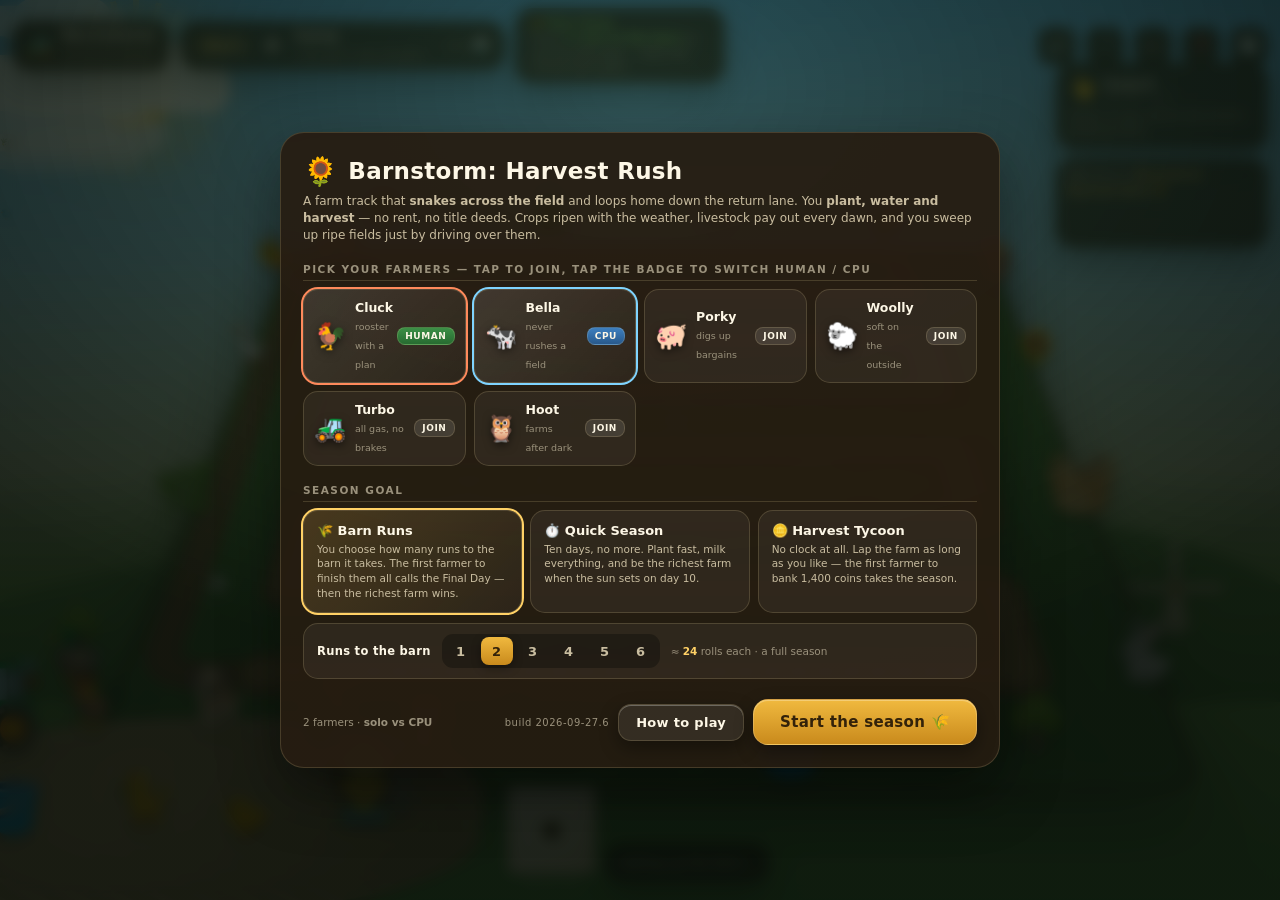
==== commit 8d85bc51: "Barnstorm: a watchdog so a stuck tractor is impossible, not just unlikely Instrumenting a full 27-da" ====
--- a/games/barnstorm/index.html
+++ b/games/barnstorm/index.html
@@ -422,7 +422,7 @@
 @keyframes wingR{from{transform:rotateY(-58deg)}to{transform:rotateY(12deg)}}
 
 /* ---- butterfly: a pointed forewing, a rounder hindwing, and eyespots ---- */
-.bug.bfly{--beat:.30s}
+.bug.bfly{--beat:.44s}
 .bug.bfly .w{top:2%;width:52%;height:52%;
   box-shadow:0 0 0 .7px rgba(40,24,6,.6),inset 0 0 6px rgba(0,0,0,.14)}
 .bug.bfly .w.l{border-radius:86% 26% 30% 64%/76% 30% 40% 70%}
@@ -463,7 +463,7 @@
 .bug.dfly .w::before,.bug.dfly .w::after{display:none}
 
 /* ---- bird: a swallow — dark swept wings, pale breast, forked tail ---- */
-.bug.bird{--beat:.40s}
+.bug.bird{--beat:.54s}
 .bug.bird .bod{width:30%;height:48%;margin-left:-15%;top:24%;
   border-radius:52% 52% 40% 40%/44% 44% 66% 66%;
   background:linear-gradient(170deg,#fdfbf6 0 52%,#6d7f93 52%,#3f4d5e);
@@ -716,11 +716,17 @@
 
 /* ---- things that happen to a farmer ----------------------------------- */
 /* a tractor hitched on behind, blowing smoke */
-.bb.tow{left:calc(var(--cell)*-1.05);width:var(--cell)}
-.bb.tow .glyph{font-size:calc(var(--cell)*.4);animation:towJig .28s ease-in-out infinite alternate}
-@keyframes towJig{from{transform:translateY(0) rotate(-3deg)}to{transform:translateY(-8%) rotate(3deg)}}
+/* Hitched close in behind the piece. It used to hang a half-tile out, which
+   put it on top of whatever was standing on the next tile along — so it read
+   as the tractor belonging to somebody's cow rather than to the farmer. */
+.bb.tow{left:calc(var(--cell) * var(--towx,-0.80));width:var(--cell)}
+.bb.tow .glyph{font-size:calc(var(--cell)*.30);
+  animation:towJig .36s ease-in-out infinite alternate}
+@keyframes towJig{
+  from{transform:scaleX(var(--towflip,1)) translateY(0) rotate(-3deg)}
+  to{transform:scaleX(var(--towflip,1)) translateY(-9%) rotate(3deg)}}
 /* a gopher having a good look at what it just did */
-.molepop .glyph{font-size:calc(var(--cell)*.34);animation:molePop 1.5s ease-out forwards}
+.molepop .glyph{font-size:calc(var(--cell)*.34);animation:molePop 2s ease-out forwards}
 @keyframes molePop{
   0%{transform:translateY(60%) scale(.3);opacity:0}
   18%{transform:translateY(-14%) scale(1.1);opacity:1}
@@ -729,7 +735,7 @@
   70%{transform:translateY(0) rotate(9deg)}
   100%{transform:translateY(70%) scale(.5);opacity:0}}
 /* the twister itself, standing on the tile it is about to empty */
-.funnel .glyph{font-size:calc(var(--cell)*.95);animation:funnelUp 1.3s ease-out forwards}
+.funnel .glyph{font-size:calc(var(--cell)*.95);animation:funnelUp 1.8s ease-out forwards}
 @keyframes funnelUp{
   0%{transform:scale(.15) rotate(0);opacity:0}
   22%{opacity:1}
@@ -737,7 +743,7 @@
   100%{transform:scale(.5) rotate(760deg);opacity:0}}
 /* crows dropping in on a scrumped field */
 .crowfly{position:fixed;z-index:29;font-size:21px;pointer-events:none;
-  animation:crowSwoop 1.6s cubic-bezier(.4,.05,.5,1) forwards}
+  animation:crowSwoop 2.1s cubic-bezier(.4,.05,.5,1) forwards}
 @keyframes crowSwoop{
   0%{transform:translate(var(--ax),var(--ay)) scale(.4) rotate(0);opacity:0}
   22%{opacity:1}
@@ -980,6 +986,14 @@
 .keys{display:flex;flex-wrap:wrap;gap:6px;font-size:10.5px;color:var(--dim)}
 .keys kbd{background:rgba(255,255,255,.12);border:1px solid var(--line);border-radius:6px;
   padding:2px 7px;font-family:inherit;font-weight:800;color:var(--ink)}
+#sndTest{margin-top:14px;font-size:11.5px;line-height:1.55;display:none}
+#sndTest.on{display:block}
+#sndTest .box{padding:11px 13px;border-radius:13px;border:1px solid var(--line);
+  background:rgba(255,255,255,.05)}
+#sndTest .verdict{font-weight:800;font-size:12.5px;display:block;margin-bottom:5px}
+#sndTest .ok{color:var(--leaf)} #sndTest .bad{color:var(--rose)} #sndTest .warn{color:var(--gold)}
+#sndTest code{font-size:10px;color:var(--faint);display:block;margin-top:7px;
+  word-break:break-all;letter-spacing:.2px}
 
 /* victory */
 #win .sheet{width:min(620px,100%);text-align:center}
@@ -1143,6 +1157,7 @@
     </div>
     <div class="setupfoot">
       <p class="note" id="setupNote">2–4 farmers. Play solo against the CPU or pass-and-play together.</p>
+      <span id="setupBuild" style="font-size:10px;color:var(--faint);letter-spacing:.5px;align-self:center"></span>
       <button class="btn ghost" id="bHelp2">How to play</button>
       <button class="btn gold big" id="bStart">Start the season 🌾</button>
     </div>
@@ -1243,7 +1258,12 @@
       <span><kbd>C</kbd> reset camera</span><span><kbd>H</kbd>/<kbd>Esc</kbd> help</span>
       <span><kbd>N</kbd> new game</span><span>drag the board to orbit · scroll to zoom</span>
     </div>
-    <div class="modfoot"><button class="btn gold" id="bHelpClose">Got it 🌾</button></div>
+    <div id="sndTest"></div>
+    <div class="modfoot">
+      <span id="buildTag" style="flex:1;font-size:10px;color:var(--faint);letter-spacing:.5px"></span>
+      <button class="btn ghost" id="bSndTest">🔎 Test the sound</button>
+      <button class="btn gold" id="bHelpClose">Got it 🌾</button>
+    </div>
   </div>
 </div>
 
@@ -1266,6 +1286,10 @@
    PART 1 — PURE GAME CORE  (no DOM, no audio: unit-testable on its own)
    ========================================================================== */
 /*__LOGIC_START__*/
+/* Bumped whenever the file changes, so "is my browser running the new one?"
+   is a question you can answer by looking instead of guessing. */
+const BUILD = "2026-09-27.6";
+
 const COLS = 7, ROWS = 7, NTILES = COLS * ROWS, LAST = NTILES - 1;
 
 const CROPS = {
@@ -1514,11 +1538,19 @@
     musicGain.connect(master);
     ambGain = ctx.createGain(); ambGain.gain.value = 0.3; ambGain.connect(master);
     /* animals get their own bus so the farm always sits above the banjo */
-    voiceBus = ctx.createGain(); voiceBus.gain.value = 1.4; voiceBus.connect(master);
+    voiceBus = ctx.createGain(); voiceBus.gain.value = 1.15; voiceBus.connect(master);
     return ctx;
   }
   function now(){ return ctx.currentTime; }
-  function ok(){ if (!boot()) return false; if (ctx.state === "suspended") ctx.resume(); return !muted; }
+  /* Safari parks a context in "interrupted", not "suspended", and a resume()
+     fired the instant the context is born can quietly lose the race — so we
+     retry on anything that is not actually running, and never leave the
+     promise unhandled. */
+  function resume(){
+    if (!ctx) return;
+    try { const r = ctx.resume(); if (r && r.catch) r.catch(() => {}); } catch(e){}
+  }
+  function ok(){ if (!boot()) return false; if (ctx.state !== "running") resume(); return !muted; }
 
   /* ---- primitives ---- */
   function tone(o){
@@ -1582,12 +1614,18 @@
      Every call gets its own little channel: a gain for how far away it is and
      a stereo panner for which way it came from. That single change is what
      turns a list of beeps into a farm you are standing in the middle of. */
+  /* A NaN reaching an AudioParam poisons everything downstream of it — one
+     bad value can silence the whole output — so both numbers are scrubbed. */
+  function num(v, d, lo, hi){
+    v = typeof v === "number" && isFinite(v) ? v : d;
+    return v < lo ? lo : v > hi ? hi : v;
+  }
   function spatial(pan, dist){
     const g = ctx.createGain();
-    g.gain.value = dist == null ? 1 : dist;
+    g.gain.value = num(dist, 1, 0, 1);
     if (ctx.createStereoPanner){
       const pn = ctx.createStereoPanner();
-      pn.pan.value = pan < -1 ? -1 : pan > 1 ? 1 : (pan || 0);
+      pn.pan.value = num(pan, 0, -1, 1);
       g.connect(pn); pn.connect(voiceBus);
     } else g.connect(voiceBus);
     return g;
@@ -1903,7 +1941,58 @@
     comTimer = setInterval(() => { if (Math.random() < .45) commotion(); }, 19000);
   }
 
+  /* Browsers only start audio from a real gesture, and a context can sit
+     suspended long after the first click — on a phone it can be interrupted
+     by a call and never come back. Every interaction retries, for free. */
+  (function installUnlock(){
+    const wake = () => { if (boot()) resume(); };
+    ["pointerdown", "touchend", "keydown"].forEach(ev =>
+      document.addEventListener(ev, wake, {capture:true, passive:true}));
+    document.addEventListener("visibilitychange", () => { if (!document.hidden) resume(); });
+  })();
+
+  /* ---- "why can I not hear anything?" ------------------------------------
+     Taps the master bus with an analyser, plays a test tone through the
+     normal path, and reports what actually came out the other end. If the
+     analyser sees signal and you still hear nothing, the problem is below
+     us: a muted tab, or the system output. */
+  async function selfTest(){
+    const r = {muted:muted, state:"off"};
+    if (!boot()) return Object.assign(r, {fail:"This browser has no Web Audio support."});
+    resume();
+    await new Promise(res => setTimeout(res, 300));
+    r.state = ctx.state;
+    r.rate = ctx.sampleRate;
+    r.outputs = ctx.destination.maxChannelCount;
+    r.master = +master.gain.value.toFixed(2);
+    r.voiceBus = voiceBus ? +voiceBus.gain.value.toFixed(2) : null;
+    let peak = 0;
+    try {
+      const an = ctx.createAnalyser();
+      an.fftSize = 2048;
+      master.connect(an);                       /* a tap: does not alter output */
+      const wasMuted = muted;
+      if (wasMuted) master.gain.value = .85;    /* test the path, not the switch */
+      tone({type:"triangle", f:660, dur:.9, vol:.35});
+      const data = new Float32Array(an.fftSize);
+      const t0 = performance.now();
+      while (performance.now() - t0 < 750){
+        an.getFloatTimeDomainData(data);
+        for (let i = 0; i < data.length; i++){ const v = Math.abs(data[i]); if (v > peak) peak = v; }
+        await new Promise(res => setTimeout(res, 25));
+      }
+      if (wasMuted) master.gain.value = 0;
+      try { master.disconnect(an); } catch(e){}
+    } catch(e){ r.fail = e.message; }
+    r.signal = +peak.toFixed(4);
+    return r;
+  }
+
   return {
+    /* "off" (never booted), "suspended"/"interrupted" (blocked), "running" */
+    get state(){ return ctx ? ctx.state : "off"; },
+    selfTest(){ return selfTest(); },
+    wake(){ if (boot()) resume(); },
     play(name, arg){ const f = lib[name] || voices[name]; if (f){ try { f(arg); } catch(e){} } },
     voice(name){ if (voices[name]){ if (!ok()) return; try { voices[name](); } catch(e){} } },
     boot(){ boot(); startMusic(); startAmbience(); },
@@ -2361,10 +2450,10 @@
   {wing:"linear-gradient(135deg,#b6f08a,#5fae4a)", spot:"rgba(255,255,255,.7)",  body:"linear-gradient(180deg,#3f5230,#161f11)"},
 ];
 const FLYERS = [
-  {sp:"bfly", n:3, z:[34, 82],  t:[19, 27], size:0.44, beat:0.30},
-  {sp:"bee",  n:3, z:[22, 50],  t:[13, 18], size:0.20, beat:0.07},
-  {sp:"dfly", n:2, z:[30, 66],  t:[16, 23], size:0.30, beat:0.09},
-  {sp:"bird", n:2, z:[96, 155], t:[24, 33], size:0.42, beat:0.40},
+  {sp:"bfly", n:3, z:[34, 82],  t:[26, 37], size:0.44, beat:0.44},
+  {sp:"bee",  n:3, z:[22, 50],  t:[18, 25], size:0.20, beat:0.07},
+  {sp:"dfly", n:2, z:[30, 66],  t:[22, 31], size:0.30, beat:0.09},
+  {sp:"bird", n:2, z:[96, 155], t:[32, 44], size:0.42, beat:0.54},
 ];
 function bugHTML(sp, set){
   const wings = sp === "dfly"
@@ -2639,6 +2728,14 @@
   LIFE.push(setInterval(() => { if (Math.random() < .6) barnstorm(); }, 33000));
   LIFE.push(setInterval(rainOnField, 850));
   LIFE.push(setInterval(() => { if (Math.random() < .55) dustDevil(); }, 8500));
+  /* Nothing should ever be towing a tractor while no ride is in flight. The
+     ride itself unhitches in a finally and every turn starts with a sweep,
+     but this is the backstop that makes a stuck tractor impossible rather
+     than merely unlikely — it cannot survive a second on screen. */
+  LIFE.push(setInterval(() => {
+    if (towRides > 0 || !S.players.length) return;
+    S.players.forEach(q => { if (q.lift && q.lift.querySelector(".bb.tow")) unhitch(q); });
+  }, 900));
   LIFE.push(setInterval(() => {
     /* a ripe crop catching the light */
     if (!S.players.length || S.over) return;
@@ -2664,6 +2761,7 @@
       '<div class="crown">👑</div></div>';
     DOM.pawns.appendChild(n);
     p.node = n; p.lift = n.querySelector(".lift"); p.sh = n.querySelector(".sh");
+    p.towStop = null;
   });
   layoutPawns(true);
 }
@@ -3070,16 +3168,41 @@
   setTimeout(() => SFX.voice("crow"), 260);
 }
 
-/* ---- a tractor hitched on behind, blowing smoke ------------------------- */
-function tractorTow(p, ms){
+/* ---- a tractor hitched on behind, blowing smoke -------------------------
+   The ride owns the tractor. A fixed timer used to leave it stuck to the
+   piece when the tile it landed on opened a dialog, or when one tractor
+   threw you straight onto another, so unhitching is now explicit and always
+   clears whatever the piece is currently towing. */
+let towRides = 0;                      /* tractor rides currently in flight */
+function unhitch(p){
+  if (!p) return;
+  if (p.towStop) p.towStop();
+  if (p.lift) Array.from(p.lift.querySelectorAll(".bb.tow")).forEach(n => n.remove());
+}
+function tractorTow(p){
   if (!p || !p.lift) return;
+  unhitch(p);                          /* never two tractors on one piece */
+  const gen = S.gen;
   const tow = el("div", "bb tow", '<span class="glyph">🚜</span>');
+  /* the track snakes, so "behind" flips every row — hitch it on the side the
+     farmer has just come from, close enough that it is plainly theirs */
+  const rightward = coordsOf(p.pos).row % 2 === 0;
+  tow.style.setProperty("--towx", rightward ? "-0.80" : "-0.20");
+  tow.style.setProperty("--towflip", rightward ? "1" : "-1");
   p.lift.appendChild(tow);
+  const stop = () => {
+    clearInterval(puff);
+    tow.remove();
+    if (p.towStop === stop) p.towStop = null;
+  };
   const puff = setInterval(() => {
+    if (gen !== S.gen || !p.lift.isConnected){ stop(); return; }
     const pt = tileCenter(p.pos);
     trailPuff(pt.x - CELL * .4, pt.y + CELL * .12);
-  }, 180);
-  setTimeout(() => { clearInterval(puff); tow.remove(); }, ms || 2200);
+  }, 210);
+  p.towStop = stop;
+  /* backstop for an abandoned turn, and only ever for its own tractor */
+  setTimeout(() => { if (p.towStop === stop) stop(); }, 9000);
 }
 function confettiStorm(n){
   const chars = ["🌽","🌻","🎃","🍓","🍉","🌾","🪙","⭐","🥕","🍎"];
@@ -3150,13 +3273,17 @@
     requestAnimationFrame(step);
   });
 }
+/* How fast the pieces move. Kept in one place because it is the single knob
+   that decides whether a turn feels brisk or frantic. */
+const MOVE = {hop:340, gap:62, shove:260, shoveGap:44, fly:820, lane:1150};
+
 async function hopTo(p, to, dur){
   const from = p.pos, a = tileCenter(from), b = tileCenter(to), off = pawnOffset(p);
   const c = cell(), lift = c * .55;
   SFX.play("hop", to);
   /* dust kicked up mid-hop on a fixed schedule, so the trail looks the same
      whatever frame rate the device manages */
-  const span = dur || 230;
+  const span = dur || MOVE.hop;
   [0.28, 0.52, 0.76].forEach(f => setTimeout(() => {
     trailPuff(a.x + (b.x - a.x) * f + off.ox, a.y + (b.y - a.y) * f + off.oy);
   }, span * f));
@@ -3198,7 +3325,7 @@
       else if (to === 0) await crossGate(p);
     }
     if (S.gen !== p.gen0 || S.over) return;
-    await sleep(opt?.gap ?? 40);
+    await sleep(opt?.gap ?? MOVE.gap);
   }
   if (gathered > 1) toast("🚜", p.name + " swept up " + gathered + " ripe crops for " + gold + " coins");
 }
@@ -3214,12 +3341,12 @@
   SFX.play("tractor");
   SFX.voice("dog");
   toast("🛤️", p.name + " rolls down the return lane");
-  await flyTo(p, 0, 900, 3.4);
+  await flyTo(p, 0, MOVE.lane, 3.4);
 }
 /* a swooping flight used by twisters and bridges */
 async function flyTo(p, to, dur, arc){
   const a = tileCenter(p.pos), b = tileCenter(to), off = pawnOffset(p), c = cell();
-  await tween(dur || 620, k => {
+  await tween(dur || MOVE.fly, k => {
     const e = ease(k);
     p.node.style.left = (a.x + (b.x - a.x) * e + off.ox) + "px";
     p.node.style.top = (a.y + (b.y - a.y) * e + off.oy) + "px";
@@ -3339,6 +3466,10 @@
   return nowRipe;
 }
 function harvest(t, p, mult, tag){
+  /* market and mill runs sell a snapshot of your ripe fields one at a time,
+     with animation between each — so a tile can be cleared underneath the
+     loop. Selling nothing is the right answer, not a thrown error. */
+  if (!t.crop) return 0;
   const val = harvestValue(t, mult);
   const key = t.crop.key;
   t.crop = null;
@@ -3537,7 +3668,9 @@
     await sleep(700); return;
   }
   let total = 0;
+  const gen0 = S.gen;
   for (const t of ripe){
+    if (S.gen !== gen0 || S.over) return;
     total += harvest(t, p, 1.25 * WEATHER[S.wx].mult, " <i>(market +25%)</i>");
     await sleep(320);
   }
@@ -3561,7 +3694,9 @@
     return;
   }
   let total = 0;
+  const gen0 = S.gen;
   for (const t of ripe){
+    if (S.gen !== gen0 || S.over) return;
     total += harvest(t, p, 1.6 * WEATHER[S.wx].mult, " <i>(milled +60%)</i>");
     sparkle(MILL_I, ["🌫️","🍞"], 5);
     await sleep(330);
@@ -3710,7 +3845,7 @@
   if (!delta) return;
   /* the lane is a loop, so a shove wraps round it in either direction */
   const path = delta > 0 ? walkPath(p.pos, delta) : walkBack(p.pos, -delta);
-  await walk(p, path, {dur:165, gap:18, silent:delta < 0, back:delta < 0});
+  await walk(p, path, {dur:MOVE.shove, gap:MOVE.shoveGap, silent:delta < 0, back:delta < 0});
 }
 
 async function resolveLanding(p, depth){
@@ -3739,9 +3874,19 @@
       bubble(p, "\ud83d\ude0e");
       setTimeout(() => SFX.voice("dog"), 520);
       toast("🚜", p.name + " hitches a ride — 3 tiles on!");
-      tractorTow(p, 1500);
-      await sleep(420);
-      await shove(p, 3);
+      towRides++;
+      tractorTow(p);
+      try {
+        await sleep(520);
+        await shove(p, 3);
+      } finally {
+        towRides = Math.max(0, towRides - 1);
+        /* the ride can fall over half way — crossing the barn, gathering a
+           crop, a new game landing mid-hop — and the tractor must come off
+           regardless, or it rides along for the rest of the season */
+        unhitch(p);
+      }
+      await sleep(180);
       await resolveLanding(p, depth + 1);
       break;
 
@@ -3946,6 +4091,9 @@
 function startTurn(){
   if (S.over) return;
   const p = S.players[S.cur];
+  /* belt and braces: whatever happened last turn, no farmer begins one with
+     a tractor still hitched to them */
+  S.players.forEach(q => unhitch(q));
   p.gen0 = S.gen;
   renderRail(); layoutPawns();
   if (p.skip > 0){
@@ -3982,6 +4130,9 @@
   return w;
 }
 async function newDay(){
+  /* dawn takes a second or two of animation, and "New game" can land in the
+     middle of it — so the sweep bails the moment it stops being this game */
+  const gen0 = S.gen;
   S.day++;
   S.wx = S.wxNext;
   S.wxNext = nextWeather();
@@ -4011,7 +4162,9 @@
   const crops = S.board.filter(t => t.crop);
   let ripened = 0, grew = 0;
   for (const t of crops){
-    const owner = S.players[t.crop.owner];
+    if (S.gen !== gen0 || S.over) return;
+    const owner = t.crop && S.players[t.crop.owner];
+    if (!owner) continue;              /* harvested or cleared underneath us */
     let g = W.grow * (owner.irrigDays > 0 ? 2 : 1);
     if (g <= 0) continue;
     if (grow(t, g)){ ripened++; ripenBurst(t.i); }
@@ -4029,7 +4182,8 @@
 
   /* --- storm damage --- */
   if (S.wx === "storm"){
-    const victims = crops.filter(t => t.crop && S.players[t.crop.owner].scareDays <= 0);
+    const victims = crops.filter(t => t.crop && S.players[t.crop.owner] &&
+                                      S.players[t.crop.owner].scareDays <= 0);
     if (victims.length && S.rnd() < .72){
       const t = pick(victims, S.rnd);
       const C = CROPS[t.crop.key], o = S.players[t.crop.owner];
@@ -4048,6 +4202,7 @@
 
   /* --- livestock payday --- */
   for (const p of S.players){
+    if (S.gen !== gen0 || S.over) return;
     if (p.irrigDays > 0) p.irrigDays--;
     if (p.scareDays > 0) p.scareDays--;
     const inc = animalIncome(p);
@@ -4368,8 +4523,9 @@
   SFX.speak("crow", -.5, 1);
   setTimeout(() => SFX.chorus(["moo","cluck","baa","oink","honk","bray"], 240), 700);
   setTimeout(() => SFX.commotion(4), 1800);
-  /* a silent farm is nearly always a muted tab, so say so once */
+  /* a silent farm is nearly always a muted tab or a blocked context */
   if (SFX.muted) setTimeout(() => toast("🔇", "Sound is off — press M or tap 🔊", true), 1200);
+  else setTimeout(watchAudio, 1500);
   setTimeout(() => startTurn(), 1400);
 }
 
@@ -4384,6 +4540,39 @@
 $("#bHelp").addEventListener("click", () => DOM.help.classList.add("on"));
 $("#bHelp2").addEventListener("click", () => DOM.help.classList.add("on"));
 $("#bHelpClose").addEventListener("click", () => DOM.help.classList.remove("on"));
+$("#bSndTest").addEventListener("click", async () => {
+  const box = $("#sndTest");
+  box.classList.add("on");
+  box.innerHTML = '<div class="box">Listening to the master bus…</div>';
+  const r = await SFX.selfTest();
+  let cls = "bad", verdict, advice;
+  if (r.fail){
+    verdict = "The sound could not start.";
+    advice = r.fail;
+  } else if (r.outputs === 0){
+    verdict = "This device has no audio output.";
+    advice = "The browser reports zero output channels — check that speakers or headphones are connected.";
+  } else if (r.state !== "running"){
+    verdict = "The browser is holding the sound back.";
+    advice = "The audio context is <b>" + r.state + "</b>. Click anywhere on the page, then test again.";
+  } else if (r.signal < 0.005){
+    verdict = "The game is producing no signal.";
+    advice = "The context is running but nothing reached the output. That is a bug in the game — " +
+             "please send me the line below.";
+  } else {
+    cls = "ok";
+    verdict = "The game is making sound (level " + r.signal + ").";
+    advice = r.muted
+      ? "But it is <b>muted</b> — press <kbd>M</kbd> or tap 🔊 to unmute."
+      : "It is reaching the browser correctly, so if you still cannot hear it the mute is " +
+        "further down: <b>right-click the browser tab → Unmute site</b>, check the system volume " +
+        "and output device, and if you are playing from the portal try opening " +
+        "<b>games/barnstorm/index.html</b> on its own.";
+  }
+  box.innerHTML = '<div class="box"><span class="verdict ' + cls + '">' + verdict + '</span>' +
+    advice + '<code>' + JSON.stringify(r) + ' · build ' + BUILD + '</code></div>';
+  paintAudioBtns();
+});
 $("#bCam").addEventListener("click", () => { SFX.play("click"); resetCam(); });
 DOM.dieScene.addEventListener("click", () => {
   SFX.boot();
@@ -4395,11 +4584,38 @@
 });
 const bSound = $("#bSound"), bMusic = $("#bMusic");
 function paintAudioBtns(){
-  bSound.textContent = SFX.muted ? "🔇" : "🔊";
-  bSound.classList.toggle("off", SFX.muted);
+  /* "off" means the context was never even created — that is not fine, and
+     the button used to show it as fine */
+  const started = S.players.length > 0;
+  const blocked = !SFX.muted && SFX.state !== "running" && (started || SFX.state !== "off");
+  bSound.textContent = SFX.muted ? "🔇" : blocked ? "🔈" : "🔊";
+  bSound.classList.toggle("off", SFX.muted || blocked);
+  bSound.title = SFX.muted ? "Sound is muted (M)"
+               : blocked ? "The browser has the sound blocked — click to start it"
+               : "Sound (M)";
   bMusic.classList.toggle("off", !SFX.music);
 }
-bSound.addEventListener("click", () => { SFX.boot(); SFX.toggleMute(); paintAudioBtns(); if (!SFX.muted) SFX.play("click"); });
+/* Silence should never be a mystery. If the browser is still holding the
+   audio back a moment after the season starts, say so and offer the fix. */
+let saidBlocked = false;
+function watchAudio(){
+  paintAudioBtns();
+  if (saidBlocked || SFX.muted) return;
+  if (SFX.state === "suspended" || SFX.state === "interrupted"){
+    saidBlocked = true;
+    toast("🔈", "Click anywhere to turn the sound on", true);
+  }
+}
+bSound.addEventListener("click", () => {
+  SFX.boot(); SFX.wake();
+  /* if the browser was simply blocking it, the first tap is an unblock, not a mute */
+  if (!SFX.muted && (SFX.state === "suspended" || SFX.state === "interrupted")){
+    setTimeout(() => { paintAudioBtns(); SFX.play("click"); }, 120);
+    return;
+  }
+  SFX.toggleMute(); paintAudioBtns(); if (!SFX.muted) SFX.play("click");
+});
+document.addEventListener("pointerdown", () => setTimeout(paintAudioBtns, 150), {passive:true});
 bMusic.addEventListener("click", () => { SFX.boot(); SFX.toggleMusic(); paintAudioBtns(); });
 
 /* ---- keyboard ---- */
@@ -4441,6 +4657,14 @@
 paintDie();
 setDie(1, 0);
 paintAudioBtns();
+(function stampBuild(){
+  const tag = $("#buildTag");
+  if (tag) tag.textContent = "build " + BUILD;
+  const tag2 = $("#setupBuild");
+  if (tag2) tag2.textContent = "build " + BUILD;
+  try { console.log("%cBarnstorm: Harvest Rush%c build " + BUILD,
+    "font-weight:700;color:#ffd166", "color:#9a917c"); } catch(e){}
+})();
 buildLegend();
 renderSetup();
 renderGoal();
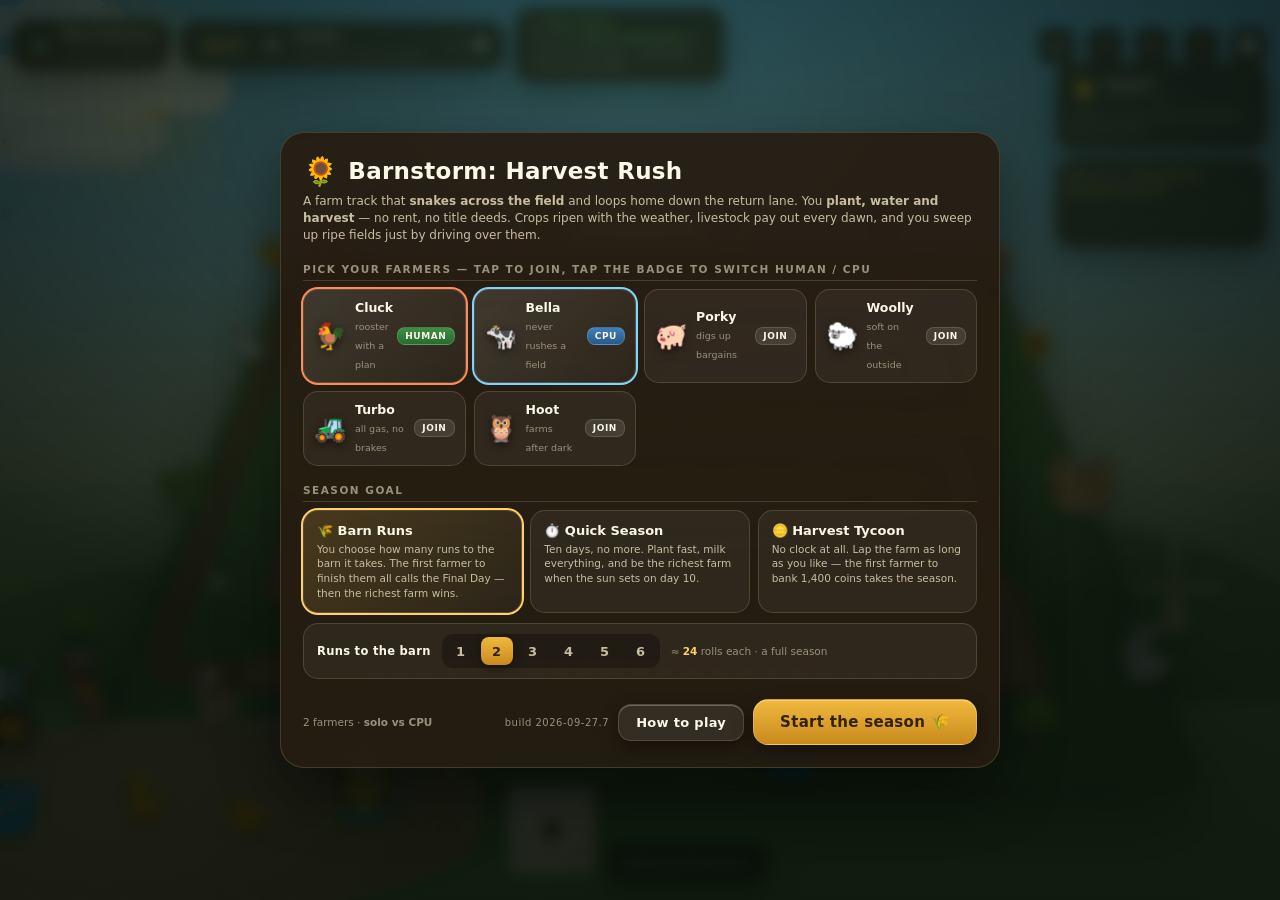
==== commit 6e8aad51: "Barnstorm: the cowbell was a slot machine "Intermittent loud casino music" was my own cowbell. I had" ====
--- a/games/barnstorm/index.html
+++ b/games/barnstorm/index.html
@@ -1288,7 +1288,7 @@
 /*__LOGIC_START__*/
 /* Bumped whenever the file changes, so "is my browser running the new one?"
    is a question you can answer by looking instead of guessing. */
-const BUILD = "2026-09-27.6";
+const BUILD = "2026-09-27.7";
 
 const COLS = 7, ROWS = 7, NTILES = COLS * ROWS, LAST = NTILES - 1;
 
@@ -1538,7 +1538,7 @@
     musicGain.connect(master);
     ambGain = ctx.createGain(); ambGain.gain.value = 0.3; ambGain.connect(master);
     /* animals get their own bus so the farm always sits above the banjo */
-    voiceBus = ctx.createGain(); voiceBus.gain.value = 1.15; voiceBus.connect(master);
+    voiceBus = ctx.createGain(); voiceBus.gain.value = 0.95; voiceBus.connect(master);
     return ctx;
   }
   function now(){ return ctx.currentTime; }
@@ -1688,15 +1688,23 @@
     coo(){                                                           /* wood pigeon */
       [0,.21,.44].forEach((d,i) => tone({type:"sine", f:[420,505,430][i], f2:[375,425,360][i],
         dur:.27, vol:.17, delay:d, filter:"lowpass", fc:700, vibrato:6, vdepth:10, atk:.07})); },
-    cowbell(){ const b = .92 + Math.random()*.2;
-      [0,.18,.33].forEach(d => {
-        tone({type:"square", f:880*b, dur:.13, vol:.1, delay:d, filter:"bandpass", fc:2400, q:6});
-        tone({type:"square", f:1297*b, dur:.1, vol:.07, delay:d + .01, filter:"bandpass", fc:3100, q:7}); }); },
+    /* A cowbell is two inharmonic partials with a fast decay and a bit of
+       clank — not square blips on a rhythm, which is how you build a slot
+       machine. One or two lazy hits, quiet, from somewhere over the field. */
+    cowbell(){ const b = .9 + Math.random()*.22, hits = Math.random() < .45 ? 2 : 1;
+      for (let k = 0; k < hits; k++){
+        const d = k * (.26 + Math.random()*.14);
+        tone({type:"triangle", f:542*b, dur:.26, vol:.055, delay:d, filter:"bandpass", fc:1500, q:2.2, atk:.004});
+        tone({type:"triangle", f:542*b*2.67, dur:.19, vol:.03, delay:d + .004, filter:"bandpass", fc:2100, q:2.6, atk:.004});
+        noise({filter:"bandpass", fc:3200, q:1.1, dur:.05, vol:.03, delay:d});
+      } },
     farTractor(){ tone({type:"sawtooth", f:57, f2:51, dur:2.4, vol:.08, filter:"lowpass", fc:185,
       vibrato:8, vdepth:6}); },
   };
+  /* cowbell is deliberately absent: it answers a cow, it does not start
+     conversations, and a bell going off on its own reads as a fruit machine */
   const BARNYARD = ["cluck","moo","oink","baa","quack","neigh","goat","dog","turkey","crow",
-                    "honk","bray","cowbell"];
+                    "honk","bray"];
   /* who tends to answer whom — a farm is a conversation, not a playlist */
   const ANSWER = {
     cluck:["cluck","turkey","crow"], moo:["moo","cowbell","baa"], oink:["oink","cluck"],
@@ -1894,7 +1902,7 @@
     try {
       if (muted || !ctx) return;
       const r = Math.random();
-      if (r < .60 * mood.rate){
+      if (r < .54 * mood.rate){
         /* the board can hand back not just a voice but where it stands */
         const spot = placed(herdVoice && herdVoice());
         const v = spot.v, pan = spot.pan, far = spot.dist * mood.near;
@@ -1925,11 +1933,13 @@
   function commotion(n){
     try {
       if (muted || !ctx) return;
-      const count = n || (4 + Math.floor(Math.random() * 3));
+      /* spaced out and held back: a burst of tightly packed synth blips is
+         indistinguishable from a slot machine paying out */
+      const count = Math.min(n || (3 + Math.floor(Math.random() * 2)), 4);
       for (let k = 0; k < count; k++){
         const spot = placed(herdVoice && herdVoice(), 1.7);
-        setTimeout(() => speak(spot.v, spot.pan, Math.min(1, spot.dist + .25)),
-                   k * (110 + Math.random() * 170));
+        setTimeout(() => speak(spot.v, spot.pan, Math.min(.85, spot.dist + .1)),
+                   k * (230 + Math.random() * 220));
       }
     } catch(e){}
   }
@@ -1938,7 +1948,7 @@
     startBed();
     ambTick();
     ambTimer = setInterval(ambTick, 1900);
-    comTimer = setInterval(() => { if (Math.random() < .45) commotion(); }, 19000);
+    comTimer = setInterval(() => { if (Math.random() < .3) commotion(); }, 27000);
   }
 
   /* Browsers only start audio from a real gesture, and a context can sit
@@ -3966,7 +3976,7 @@
   bubble(p, "\ud83c\udf89");
   hopStandee(S.board[LAST].bbNode, "\ud83c\udfda\ufe0f");
   SFX.play("bell");
-  setTimeout(() => SFX.commotion(6), 240);
+  setTimeout(() => SFX.commotion(3), 240);
   pay(p, 120, p.pos, who(p) + " hauled the harvest through <b>The Big Barn</b> — run " +
       p.lap + (need ? "/" + need : "") + " (+120)");
   sparkle(p.pos, ["🏚️","🌾","🪙"], 14);
@@ -4149,7 +4159,7 @@
       setTimeout(() => SFX.speak(k % 3 === 0 ? "coo" : "bird",
                                  Math.random() * 1.7 - .85, .45 + Math.random() * .45), k * 150);
   }, 760);
-  setTimeout(() => SFX.commotion(5), 1500);
+  setTimeout(() => SFX.commotion(3), 1500);
   toast("🌅", "Day " + S.day + " — " + W.emoji + " " + W.name, true);
   log('<b>🌅 Day ' + S.day + '</b> · ' + W.emoji + " " + W.name + " — " + W.note, "lb");
   await sleep(950);
@@ -4522,7 +4532,7 @@
   SFX.watchHerd(herdPick);
   SFX.speak("crow", -.5, 1);
   setTimeout(() => SFX.chorus(["moo","cluck","baa","oink","honk","bray"], 240), 700);
-  setTimeout(() => SFX.commotion(4), 1800);
+  setTimeout(() => SFX.commotion(3), 1800);
   /* a silent farm is nearly always a muted tab or a blocked context */
   if (SFX.muted) setTimeout(() => toast("🔇", "Sound is off — press M or tap 🔊", true), 1200);
   else setTimeout(watchAudio, 1500);
